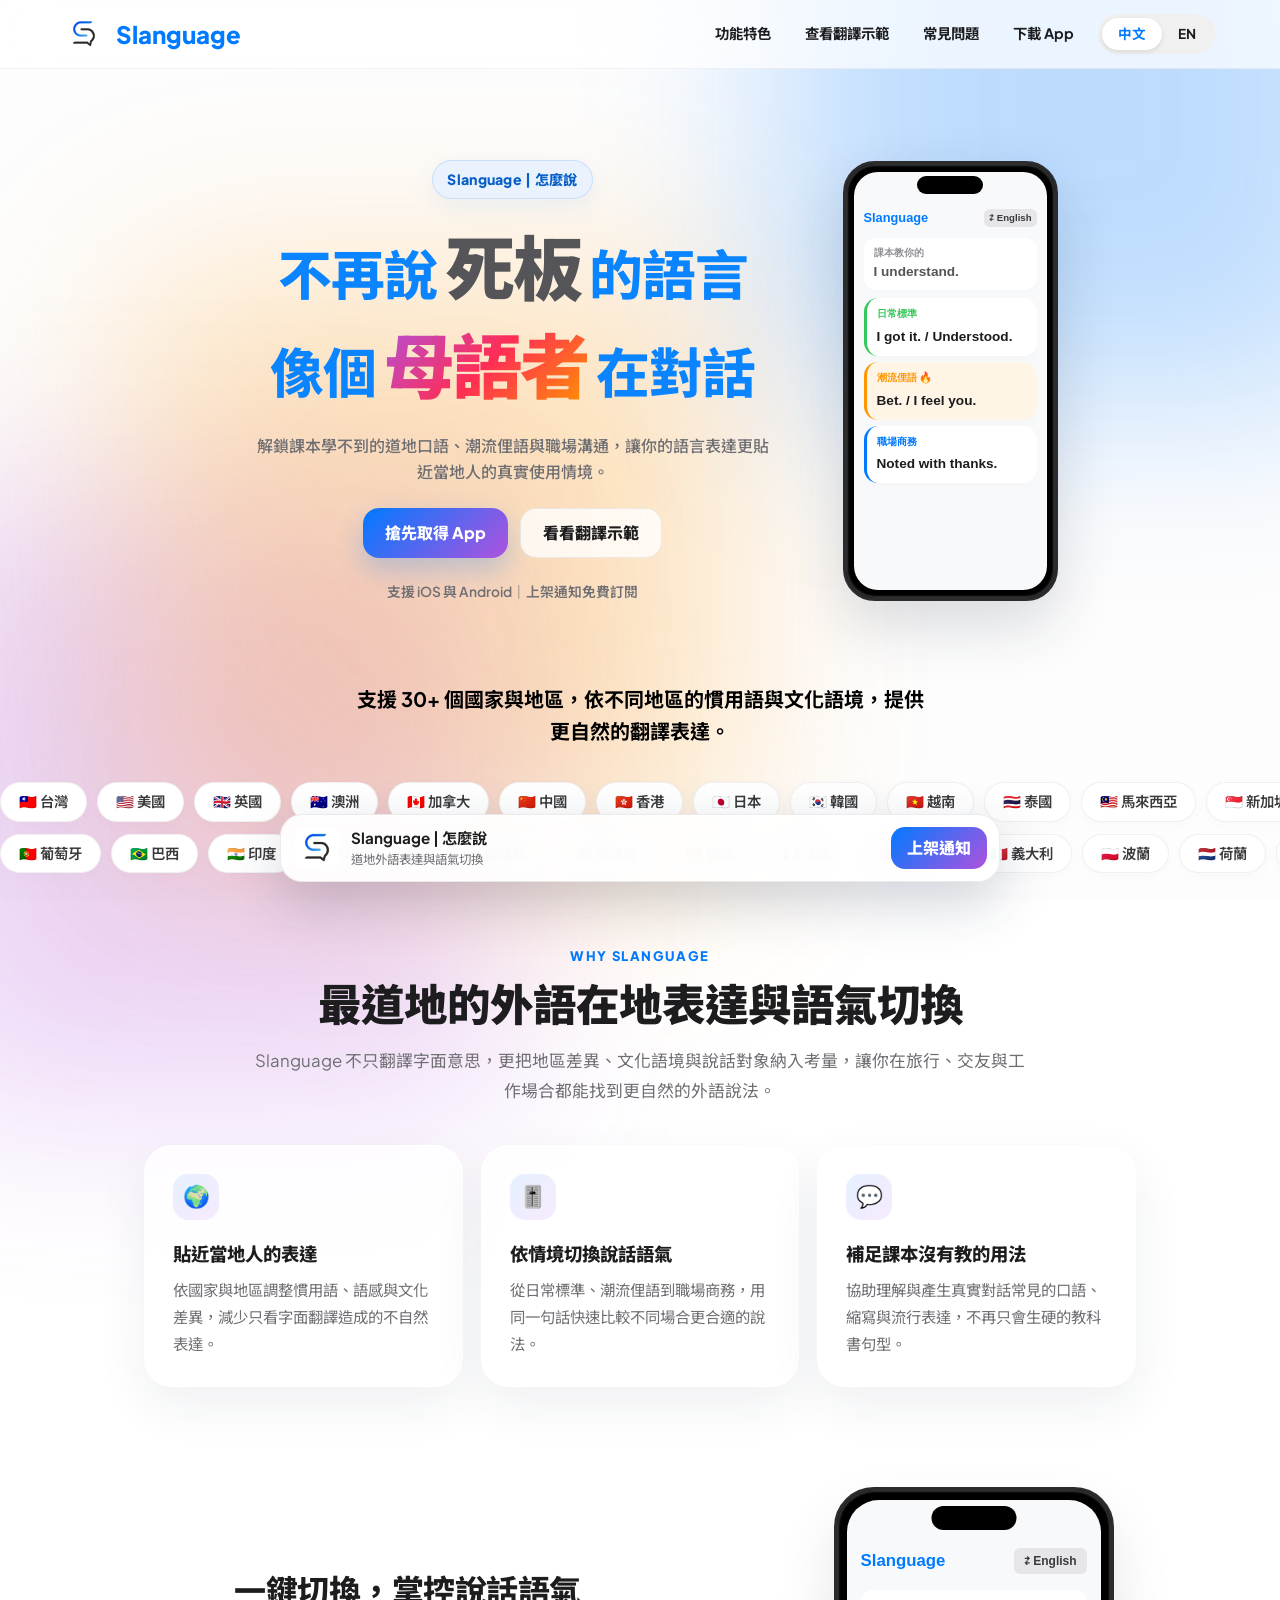
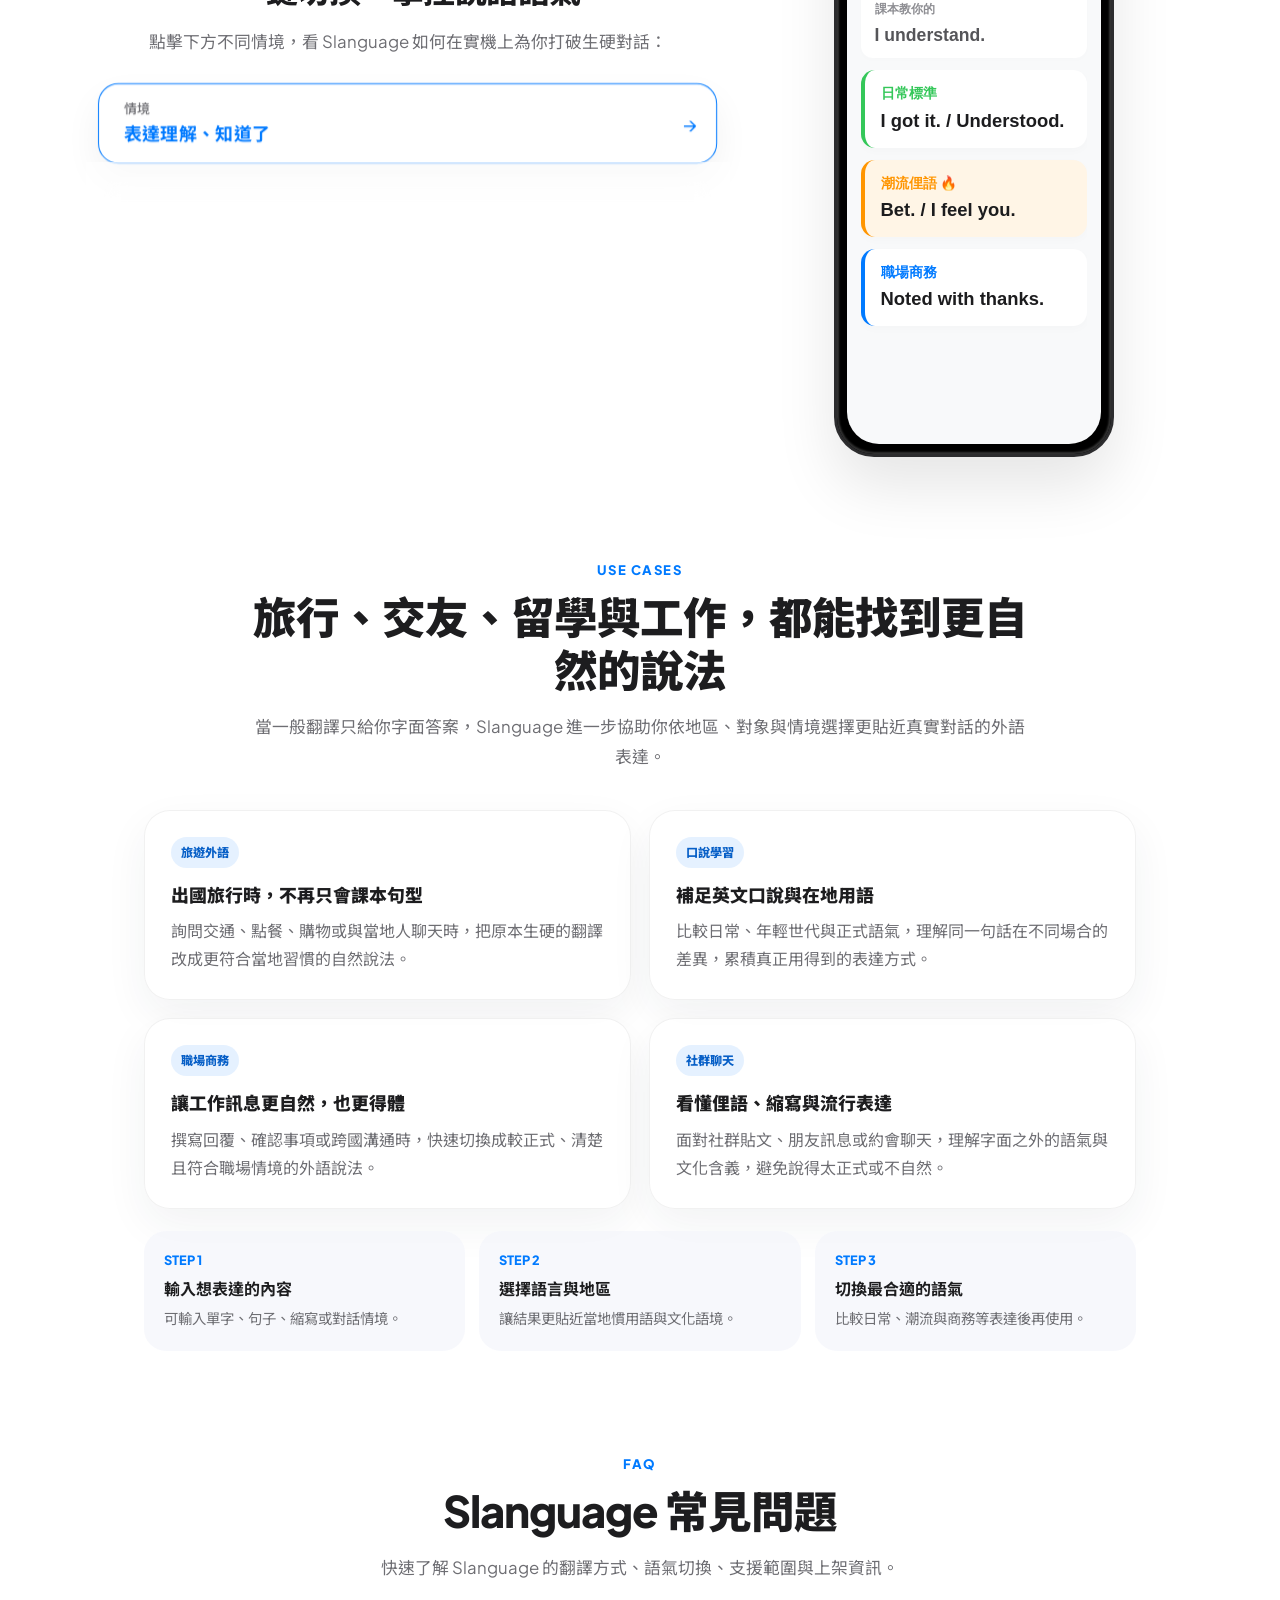
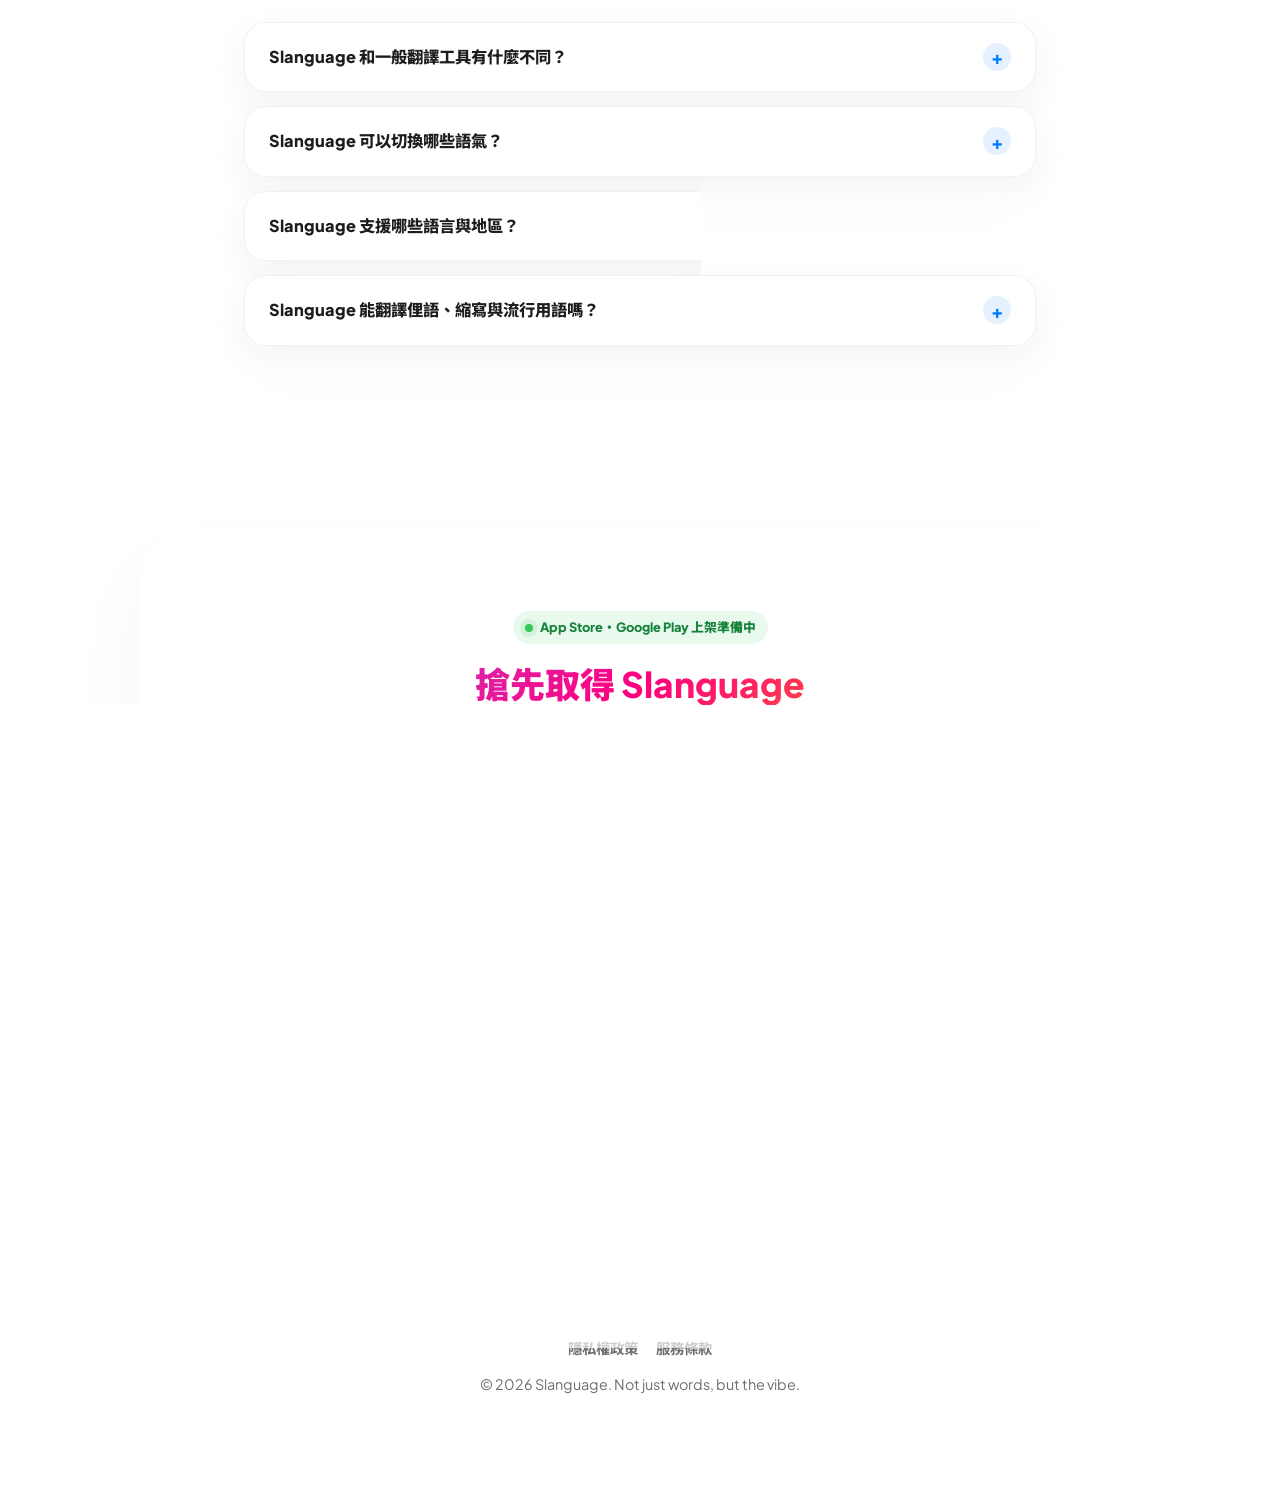
==== index.html @ c27cf8a3 "Add files via upload" ====
<!DOCTYPE html>

<html lang="zh-TW">
<head>
    <meta charset="UTF-8">
    <meta name="viewport" content="width=device-width, initial-scale=1.0">

    <!-- 核心 SEO：首頁名稱固定使用完整品牌關鍵字 -->
    <title>Slanguage | 怎麼說 - 最道地的外語在地表達與語氣切換</title>
    <meta name="description" content="Slanguage｜怎麼說，將生硬的課本翻譯轉換成更自然的外語在地表達，並依日常、潮流俚語與職場商務等情境切換語氣，支援 30+ 國家與地區。">
    <meta name="robots" content="index, follow, max-image-preview:large, max-snippet:-1, max-video-preview:-1">
    <meta name="googlebot" content="index, follow">
    <meta name="author" content="SwipeUp Labs">
    <meta name="application-name" content="Slanguage | 怎麼說">
    <meta name="theme-color" content="#007AFF">
    <meta name="format-detection" content="telephone=no">
    <link rel="canonical" href="https://swipeuplabs.github.io/slanguage-web/">
    <!-- Google Search Console 使用 HTML 檔案驗證：google5af7e96a235a4b26.html（檔案需放在網站根目錄） -->
    <!-- App 上架後，JavaScript 會依 App Store 網址自動建立 Apple Smart App Banner。 -->

    <!-- Open Graph / 社群分享 -->
    <meta property="og:type" content="website">
    <meta property="og:locale" content="zh_TW">
    <meta property="og:site_name" content="Slanguage | 怎麼說">
    <meta property="og:title" content="Slanguage | 怎麼說 - 最道地的外語在地表達與語氣切換">
    <meta property="og:description" content="把課本式翻譯變成更自然的在地表達，並依日常、潮流俚語與職場商務等情境切換語氣。">
    <meta property="og:url" content="https://swipeuplabs.github.io/slanguage-web/">
    <meta property="og:image" content="https://swipeuplabs.github.io/slanguage-web/og-image.png">
    <meta property="og:image:width" content="1200">
    <meta property="og:image:height" content="630">
    <meta property="og:image:alt" content="Slanguage｜怎麼說 — 最道地的外語在地表達與語氣切換">
    <meta name="twitter:card" content="summary_large_image">
    <meta name="twitter:title" content="Slanguage | 怎麼說 - 最道地的外語在地表達與語氣切換">
    <meta name="twitter:description" content="支援 30+ 國家與地區，讓外語表達更自然、更貼近當地使用情境。">
    <meta name="twitter:image" content="https://swipeuplabs.github.io/slanguage-web/og-image.png">

    <link rel="icon" href="logo.png" type="image/png">
    <link rel="preconnect" href="https://fonts.googleapis.com">
    <link rel="preconnect" href="https://fonts.gstatic.com" crossorigin>
    <link href="https://fonts.googleapis.com/css2?family=Plus+Jakarta+Sans:wght@400;600;700;800;900&family=Noto+Sans+TC:wght@400;500;700;900&display=swap" rel="stylesheet">

    <!-- 搜尋引擎結構化資料：內容必須與頁面上看得到的文字一致 -->
    <script type="application/ld+json">
    {
      "@context": "https://schema.org",
      "@graph": [
        {
          "@type": "Organization",
          "@id": "https://swipeuplabs.github.io/slanguage-web/#organization",
          "name": "SwipeUp Labs",
          "brand": {
            "@type": "Brand",
            "name": "Slanguage | 怎麼說"
          },
          "logo": "https://swipeuplabs.github.io/slanguage-web/logo.png",
          "url": "https://swipeuplabs.github.io/slanguage-web/"
        },
        {
          "@type": "WebSite",
          "@id": "https://swipeuplabs.github.io/slanguage-web/#website",
          "name": "Slanguage | 怎麼說",
          "alternateName": ["Slanguage", "怎麼說"],
          "url": "https://swipeuplabs.github.io/slanguage-web/",
          "inLanguage": ["zh-TW", "en"],
          "publisher": { "@id": "https://swipeuplabs.github.io/slanguage-web/#organization" }
        },
        {
          "@type": "SoftwareApplication",
          "@id": "https://swipeuplabs.github.io/slanguage-web/#slanguage-app",
          "name": "Slanguage | 怎麼說",
          "alternateName": "Slanguage",
          "applicationCategory": "UtilitiesApplication",
          "operatingSystem": "iOS, Android",
          "inLanguage": ["zh-TW", "en"],
          "description": "將生硬的課本翻譯轉換成更自然的外語在地表達，並依日常、潮流俚語與職場商務等情境切換語氣，支援 30+ 國家與地區。",
          "url": "https://swipeuplabs.github.io/slanguage-web/",
          "publisher": { "@id": "https://swipeuplabs.github.io/slanguage-web/#organization" }
        },
        {
          "@type": "FAQPage",
          "mainEntity": [
            {
              "@type": "Question",
              "name": "Slanguage 和一般翻譯工具有什麼不同？",
              "acceptedAnswer": {
                "@type": "Answer",
                "text": "一般翻譯工具多半著重字面正確，Slanguage 更重視實際使用情境、地區差異與說話語氣，協助你把生硬句子改成更自然的在地表達。"
              }
            },
            {
              "@type": "Question",
              "name": "Slanguage 可以切換哪些語氣？",
              "acceptedAnswer": {
                "@type": "Answer",
                "text": "你可以依情境查看日常標準、潮流俚語、職場商務等不同表達方式，選擇更符合對象與場合的說法。"
              }
            },
            {
              "@type": "Question",
              "name": "Slanguage 支援哪些語言與地區？",
              "acceptedAnswer": {
                "@type": "Answer",
                "text": "Slanguage 規劃支援 30+ 個國家與地區，並依不同地區的慣用語、文化與表達方式提供更貼近當地人的翻譯結果。"
              }
            },
            {
              "@type": "Question",
              "name": "Slanguage 能翻譯俚語、縮寫與流行用語嗎？",
              "acceptedAnswer": {
                "@type": "Answer",
                "text": "Slanguage 的目標正是協助理解與產生課本較少收錄的口語、俚語與流行表達；實際結果仍會依輸入內容、語境與支援範圍而異。"
              }
            },
            {
              "@type": "Question",
              "name": "Slanguage 什麼時候可以下載？",
              "acceptedAnswer": {
                "@type": "Answer",
                "text": "Slanguage 正在準備於 App Store 與 Google Play 上架。你可以在本頁留下 Email，上架時接收通知。"
              }
            }
          ]
        }
      ]
    }
    </script>
    <style>
        :root {
            --primary: #007AFF;
            --primary-light: #E5F1FF;
            --accent-purple: #AF52DE;
            --accent-orange: #FF9500;
            --accent-green: #34C759;
            --text-main: #1D1D1F;
            --text-gray: #6E6E73;
            --bg-blur: rgba(255, 255, 255, 0.7);

        /* 手機內部專屬顏色 */
        --color-stiff: #8e8e93;
        --color-stiff-bg: #f2f2f7;
        --color-standard: #34C759;
        --color-standard-bg: #EAF9EE;
        --color-genz: #FF9500;
        --color-genz-bg: #FFF5E6;
        --color-business: #007AFF;
        --color-business-bg: #E5F1FF;
    }

    * { margin: 0; padding: 0; box-sizing: border-box; }

    html { scroll-behavior: smooth; }

    body {
        font-family: 'Plus Jakarta Sans', 'Noto Sans TC', sans-serif;
        background-color: #ffffff;
        color: var(--text-main);
        overflow-x: hidden;
        -webkit-font-smoothing: antialiased;
        line-height: 1.5;
    }

    a, button, input { font: inherit; }
    button { color: inherit; }
    section { scroll-margin-top: 100px; }

    .skip-link {
        position: fixed; top: 12px; left: 12px; z-index: 2000;
        padding: 10px 14px; border-radius: 12px; background: #111; color: #fff;
        text-decoration: none; transform: translateY(-180%); transition: transform 0.2s;
    }
    .skip-link:focus { transform: translateY(0); }

    :focus-visible { outline: 3px solid rgba(0, 122, 255, 0.35); outline-offset: 3px; }

    /* --- 繽紛流動背景 --- */
    .bg-wrapper {
        position: fixed;
        top: 0; left: 0; width: 100%; height: 100%;
        z-index: -2;
        background: #fdfdfd;
    }

    .blob {
        position: absolute;
        width: 600px;
        height: 600px;
        filter: blur(100px);
        opacity: 0.25;
        z-index: -1;
        animation: move 25s infinite alternate;
    }
    .blob-1 { background: var(--primary); top: -200px; right: -100px; }
    .blob-2 { background: var(--accent-purple); bottom: -200px; left: -100px; animation-delay: -5s; }
    .blob-3 { background: var(--accent-orange); top: 30%; left: 10%; animation-delay: -10s; }

    @keyframes move {
        from { transform: translate(0, 0) scale(1); }
        to { transform: translate(100px, 100px) scale(1.1); }
    }

    /* --- Navigation --- */
    .site-nav {
        position: fixed;
        top: 0; width: 100%; padding: 14px 5%;
        z-index: 1000; background: var(--bg-blur); backdrop-filter: blur(20px);
        border-bottom: 1px solid rgba(0,0,0,0.05);
    }

    .nav-inner {
        width: 100%; max-width: 1200px; margin: 0 auto;
        display: flex; justify-content: space-between; align-items: center; gap: 24px;
    }

    .nav-actions { display: flex; align-items: center; gap: 14px; }
    .nav-link {
        color: var(--text-main); text-decoration: none; font-size: 0.9rem; font-weight: 700;
        padding: 8px 10px; border-radius: 12px; transition: background 0.2s, color 0.2s;
    }
    .nav-link:hover { background: rgba(0,122,255,0.08); color: var(--primary); }

    .logo { display: flex; align-items: center; gap: 12px; font-weight: 800; font-size: 1.5rem; color: var(--primary); text-decoration: none; }
    .logo img { width: 40px; height: 40px; border-radius: 10px; background: var(--primary); }

    .lang-switch {
        display: flex; background: #f0f0f0; padding: 4px; border-radius: 50px;
    }
    .lang-btn {
        padding: 6px 16px; border-radius: 50px; border: 0; background: transparent;
        font-size: 0.85rem; font-weight: 700; cursor: pointer; transition: 0.3s;
    }
    .lang-btn.active { background: white; color: var(--primary); box-shadow: 0 2px 5px rgba(0,0,0,0.1); }

    /* --- Hero Section --- */
    .hero { 
        padding: 160px 5% 60px 5%; 
        max-width: 1020px; 
        margin: 0 auto; 
        display: flex; 
        align-items: center; 
        justify-content: center; 
        gap: 40px; 
        text-align: center;
    }
    
    .hero-left { 
        flex: 1;
        max-width: 580px; 
        display: flex;
        flex-direction: column;
        align-items: center;
        gap: 24px;
    }
    
    .hero-right { 
        flex: 0 0 auto; 
        display: flex; 
        justify-content: center; 
        animation: float 6s ease-in-out infinite;
    }

    @keyframes float {
        0%, 100% { transform: translateY(0); }
        50% { transform: translateY(-12px); }
    }

    .hero-kicker {
        display: inline-flex; align-items: center; gap: 8px;
        padding: 8px 14px; border-radius: 999px;
        color: #075FC7; background: rgba(229, 241, 255, 0.82);
        border: 1px solid rgba(0, 122, 255, 0.14);
        font-size: 0.88rem; font-weight: 800; letter-spacing: 0.02em;
        box-shadow: 0 8px 24px rgba(0, 122, 255, 0.08);
    }

    .hero h1 { 
        display: flex;
        flex-direction: column;
        align-items: center;
        justify-content: center;
        gap: 10px;
        opacity: 0;
        transform: translateY(30px);
        transition: opacity 1.2s cubic-bezier(0.16, 1, 0.3, 1), transform 1.2s cubic-bezier(0.16, 1, 0.3, 1);
        text-align: center;
        width: 100%;
    }

    .hero h1.animate-fade-in { opacity: 1; transform: translateY(0); }

    .title-line {
        display: inline-flex;
        align-items: baseline;
        justify-content: center;
        flex-wrap: wrap;
        gap: 0 8px;
        width: 100%;
        color: #0A84FF;
        font-size: clamp(2.2rem, 4.2vw, 4.5rem); 
        font-weight: 800;
        letter-spacing: -1px;
        line-height: 1.25;
        word-break: break-word;
    }

    body.lang-en .title-line {
        letter-spacing: -0.5px;
    }

    .hero .text-stiff {
        font-size: clamp(2.4rem, 5.5vw, 5.6rem); 
        font-weight: 900;
        letter-spacing: -2px;
        color: #555559;
        display: inline-block;
    }
    
    .hero .text-native {
        font-size: clamp(2.4rem, 5.5vw, 5.6rem);
        font-weight: 900;
        letter-spacing: -2px;
        display: inline-block;
        background: linear-gradient(135deg, #AF52DE 0%, #FF2D55 50%, #FF9500 100%);
        -webkit-background-clip: text;
        -webkit-text-fill-color: transparent;
    }

    .hero-subtitle {
        font-size: clamp(1rem, 1.1vw, 1.15rem);
        line-height: 1.6;
        color: var(--text-gray);
        max-width: 520px;
        font-weight: 500;
        text-align: center;
    }

    /* --- 通用手機基底 --- */
    .phone-mockup {
        background: #000; 
        border-radius: 36px;
        position: relative; 
        border: 3px solid #2c2c2e;
        flex-shrink: 0;
    }
    .dynamic-island {
        position: absolute; left: 50%; transform: translateX(-50%);
        background: #000; border-radius: 15px; z-index: 10;
    }
    .phone-screen {
        width: 100%; height: 100%; background: #f8f9fa;
        overflow: hidden; display: flex; flex-direction: column; font-family: -apple-system, sans-serif;
        position: relative;
    }
    .app-header { display: flex; justify-content: space-between; align-items: center; }
    .app-logo-text { font-weight: 800; color: var(--primary); }
    .app-lang-badge { background: #e5e5ea; padding: 3px 8px; border-radius: 6px; font-weight: 600; color: #3a3a3c; }
    
    .app-input-card { background: white; border-radius: 12px; box-shadow: 0 2px 6px rgba(0,0,0,0.01); text-align: left;}
    .app-card-tag { font-weight: 700; color: #8e8e93; text-transform: uppercase; display:block; }
    .app-card-text { font-weight: 600; color: #555559; }
    
    .app-output-container { flex: 1; display: flex; flex-direction: column; overflow-y: auto; }
    .app-output-item { 
        background: white; border-radius: 14px; text-align: left;
        box-shadow: 0 3px 10px rgba(0,0,0,0.02);
        transition: transform 0.3s;
    }
    .app-out-title { font-weight: 800; display: block; }
    .app-out-phrase { font-weight: 700; color: #1c1c1e; line-height: 1.3; }

    /* --- 首頁右側專用：縮小尺寸樣式 --- */
    .phone-mockup.hero-phone {
        width: 215px; 
        height: 440px; 
        padding: 8px;
        border-radius: 32px;
        box-shadow: 0 24px 60px rgba(22, 35, 64, 0.16), inset 0 0 2px 2px rgba(255,255,255,0.2);
    }
    .hero-phone .dynamic-island {
        top: 12px; width: 66px; height: 18px;
    }
    .hero-phone .phone-screen {
        border-radius: 24px; padding: 36px 10px 10px;
    }
    .hero-phone .app-header { margin-bottom: 10px; }
    .hero-phone .app-logo-text { font-size: 0.8rem; }
    .hero-phone .app-lang-badge { font-size: 0.6rem; padding: 2px 5px; }
    .hero-phone .app-input-card { padding: 8px 10px; margin-bottom: 8px; }
    .hero-phone .app-card-tag { font-size: 0.6rem; margin-bottom: 2px; }
    .hero-phone .app-card-text { font-size: 0.85rem; }
    .hero-phone .app-output-container { gap: 6px; }
    .hero-phone .app-output-item { padding: 8px 10px; border-left: 3px solid #ccc; }
    .hero-phone .app-out-title { font-size: 0.65rem; margin-bottom: 2px; }
    .hero-phone .app-out-phrase { font-size: 0.85rem; }

    /* --- 語氣示範專用：適中尺寸樣式 (避免溢出) --- */
    .phone-mockup.comp-phone {
        width: 280px; 
        height: 570px; 
        padding: 10px;
        border-radius: 40px;
        box-shadow: 0 30px 60px rgba(0,0,0,0.1), inset 0 0 2px 2px rgba(255,255,255,0.2);
    }
    .comp-phone .dynamic-island {
        top: 16px; width: 85px; height: 24px;
    }
    .comp-phone .phone-screen {
        border-radius: 32px; padding: 48px 14px 16px;
    }
    .comp-phone .app-header { margin-bottom: 16px; }
    .comp-phone .app-logo-text { font-size: 1.05rem; }
    .comp-phone .app-lang-badge { font-size: 0.75rem; padding: 4px 10px; }
    .comp-phone .app-input-card { padding: 10px 14px; margin-bottom: 12px; }
    .comp-phone .app-card-tag { font-size: 0.75rem; margin-bottom: 4px; }
    .comp-phone .app-card-text { font-size: 1.1rem; }
    .comp-phone .app-output-container { gap: 12px; }
    .comp-phone .app-output-item { padding: 14px 16px; border-left: 4.5px solid #ccc; }
    .comp-phone .app-out-title { font-size: 0.85rem; margin-bottom: 4px; }
    .comp-phone .app-out-phrase { font-size: 1.15rem; }

    /* --- 兩行自動輪轉跑馬燈 --- */
    .lang-wall-wrapper { width: 100%; margin: 20px auto 60px; text-align: center; }
    .lang-wall-desc { 
        font-size: 1.25rem; 
        color: #000000; 
        font-weight: 700; 
        max-width: 700px; 
        margin: 0 auto 25px; 
        line-height: 1.6; 
        padding: 0 5%;
    }
    
    .marquee-container {
        width: 100%;
        overflow: hidden;
        display: flex;
        flex-direction: column;
        gap: 12px;
        padding: 10px 0;
    }
    .marquee-row {
        display: flex;
        width: max-content;
    }
    .marquee-content {
        display: flex;
        white-space: nowrap;
        gap: 10px;
        padding-right: 10px;
    }
    .lang-tag {
        padding: 8px 18px; background: white; border: 1px solid rgba(0,0,0,0.06); border-radius: 100px;
        font-size: 0.9rem; font-weight: 600; box-shadow: 0 4px 15px rgba(0,0,0,0.02);
        color: #3a3a3c; display: inline-block;
    }
    
    .to-left .marquee-content { animation: scrollLeft 35s linear infinite; }
    .to-right .marquee-content { animation: scrollRight 35s linear infinite; }

    @keyframes scrollLeft {
        0% { transform: translateX(0); }
        100% { transform: translateX(-100%); }
    }
    @keyframes scrollRight {
        0% { transform: translateX(-100%); }
        100% { transform: translateX(0); }
    }

    /* --- 互動特色區 --- */
    .comparison-container {
        max-width: 1200px; margin: 0 auto 100px; padding: 0 5%;
        display: flex; gap: 60px; align-items: center;
    }
    .comp-left { flex: 1.2; text-align: center; }
    .comp-right { flex: 0.8; display: flex; justify-content: center; }
    
    .comp-left h2 { 
        font-size: 2rem; 
        font-weight: 800; 
        margin-bottom: 15px; 
        letter-spacing: -0.5px; 
        white-space: nowrap; 
        text-align: center;
        width: 100%;
    }
    .comp-left .subtitle { color: var(--text-gray); font-size: 1.05rem; margin-bottom: 30px; text-align: center; }

    .ex-selector { display: flex; flex-direction: column; gap: 14px; margin-bottom: 30px; width: 100%; }
    .ex-btn { 
        padding: 16px 24px; border-radius: 20px; border: none; background: rgba(255,255,255,0.6); 
        cursor: pointer; transition: 0.3s; text-align: left; box-shadow: 0 4px 12px rgba(0,0,0,0.02);
        border: 1px solid rgba(0,0,0,0.05); backdrop-filter: blur(10px);
        display: flex; align-items: center; justify-content: space-between;
    }
    .ex-btn .btn-content { line-height: 1.4; }
    .ex-btn .prefix { font-size: 0.8rem; font-weight: 500; color: var(--text-gray); display: block; margin-bottom: 2px; }
    .ex-btn .core-val { font-size: 1.1rem; font-weight: 700; color: var(--text-main); display: block; }
    .ex-btn .arrow-icon { font-size: 1.2rem; color: var(--text-gray); transition: 0.3s; }
    
    .ex-btn.active { background: white; transform: scale(1.02); box-shadow: 0 15px 35px rgba(0,0,0,0.06); border-color: var(--primary); }
    .ex-btn.active .core-val { color: var(--primary); }
    .ex-btn.active .arrow-icon { transform: translateX(5px); color: var(--primary); }

    /* --- 產品價值 / SEO 文字區 --- */
    .content-section {
        max-width: 1120px; margin: 0 auto 100px; padding: 0 5%;
    }

    .section-heading { max-width: 780px; margin: 0 auto 38px; text-align: center; }
    .section-eyebrow {
        display: inline-block; margin-bottom: 12px; color: var(--primary);
        font-size: 0.82rem; font-weight: 800; letter-spacing: 0.12em; text-transform: uppercase;
    }
    .section-heading h2 {
        font-size: clamp(1.9rem, 3.4vw, 3rem); font-weight: 900;
        line-height: 1.2; letter-spacing: -1px; margin-bottom: 16px;
    }
    .section-heading p { color: var(--text-gray); font-size: 1.05rem; line-height: 1.8; }

    .feature-grid { display: grid; grid-template-columns: repeat(3, minmax(0, 1fr)); gap: 18px; }
    .feature-card {
        min-height: 220px; padding: 28px; border-radius: 28px;
        background: rgba(255,255,255,0.72); border: 1px solid rgba(255,255,255,0.92);
        box-shadow: 0 18px 50px rgba(30, 45, 75, 0.07); backdrop-filter: blur(24px);
        transition: transform 0.25s ease, box-shadow 0.25s ease;
    }
    .feature-card:hover { transform: translateY(-5px); box-shadow: 0 26px 60px rgba(30,45,75,0.11); }
    .feature-icon {
        width: 46px; height: 46px; display: grid; place-items: center; margin-bottom: 20px;
        border-radius: 15px; font-size: 1.35rem; background: linear-gradient(135deg, #E5F1FF, #F7EAFE);
    }
    .feature-card h3 { font-size: 1.15rem; font-weight: 800; margin-bottom: 10px; }
    .feature-card p { color: var(--text-gray); font-size: 0.96rem; line-height: 1.75; }

    /* --- 首屏下載按鈕 --- */
    .hero-actions {
        display: flex; justify-content: center; align-items: center; gap: 12px;
        flex-wrap: wrap; width: 100%;
    }
    .primary-cta, .secondary-cta, .share-button {
        min-height: 50px; display: inline-flex; align-items: center; justify-content: center;
        gap: 9px; padding: 0 22px; border-radius: 16px; text-decoration: none;
        font-weight: 800; border: 0; cursor: pointer; transition: transform .2s, box-shadow .2s, background .2s;
    }
    .primary-cta {
        color: #fff; background: linear-gradient(135deg, #007AFF, #AF52DE);
        box-shadow: 0 12px 28px rgba(0, 122, 255, .24);
    }
    .primary-cta:hover, .share-button:hover { transform: translateY(-2px); }
    .secondary-cta { color: var(--text-main); background: rgba(255,255,255,.78); border: 1px solid rgba(0,0,0,.07); }
    .secondary-cta:hover { background: #fff; transform: translateY(-2px); }
    .hero-proof { color: var(--text-gray); font-size: .86rem; font-weight: 600; }

    /* --- 使用情境 / SEO 內容 --- */
    .use-case-section { max-width: 1120px; margin: 0 auto 100px; padding: 0 5%; }
    .use-case-grid { display: grid; grid-template-columns: repeat(2, minmax(0, 1fr)); gap: 18px; }
    .use-case-card {
        padding: 26px; border-radius: 26px; background: rgba(255,255,255,.78);
        border: 1px solid rgba(0,0,0,.055); box-shadow: 0 16px 44px rgba(30,45,75,.06);
    }
    .use-case-card h3 { font-size: 1.12rem; font-weight: 850; margin-bottom: 9px; }
    .use-case-card p { color: var(--text-gray); line-height: 1.75; }
    .use-case-tag {
        display: inline-flex; margin-bottom: 14px; padding: 6px 10px; border-radius: 999px;
        background: var(--primary-light); color: #075FC7; font-size: .76rem; font-weight: 800;
    }
    .steps-grid { display: grid; grid-template-columns: repeat(3, minmax(0, 1fr)); gap: 14px; margin-top: 22px; }
    .step-card { padding: 20px; border-radius: 22px; background: rgba(245,247,252,.78); text-align: left; }
    .step-number { display: block; color: var(--primary); font-size: .8rem; font-weight: 900; margin-bottom: 7px; }
    .step-card strong { display: block; margin-bottom: 6px; }
    .step-card p { color: var(--text-gray); font-size: .9rem; line-height: 1.65; }

    /* --- FAQ --- */
    .faq-section {
        max-width: 920px; margin: 0 auto 100px; padding: 0 5%;
    }
    .faq-list { display: grid; gap: 14px; }
    .faq-item {
        background: rgba(255,255,255,0.78); border: 1px solid rgba(0,0,0,0.055);
        border-radius: 22px; box-shadow: 0 12px 36px rgba(30,45,75,0.055);
        overflow: hidden; backdrop-filter: blur(20px);
    }
    .faq-item summary {
        list-style: none; cursor: pointer; padding: 22px 62px 22px 24px;
        position: relative; font-size: 1.02rem; font-weight: 800; line-height: 1.5;
    }
    .faq-item summary::-webkit-details-marker { display: none; }
    .faq-item summary::after {
        content: '+'; position: absolute; right: 24px; top: 50%; transform: translateY(-50%);
        width: 28px; height: 28px; display: grid; place-items: center;
        border-radius: 50%; color: var(--primary); background: var(--primary-light);
        font-size: 1.15rem; transition: transform 0.2s ease;
    }
    .faq-item[open] summary::after { transform: translateY(-50%) rotate(45deg); }
    .faq-answer { padding: 0 24px 22px; color: var(--text-gray); line-height: 1.8; }

    .privacy-note { margin-top: 14px; color: var(--text-gray); font-size: 0.82rem !important; line-height: 1.6; }

    /* --- CTA Section --- */
    .cta-section {
        background: rgba(255, 255, 255, 0.65); border: 1px solid rgba(255, 255, 255, 0.8); backdrop-filter: blur(30px);
        color: var(--text-main); padding: 80px 5%; border-radius: 50px; max-width: 1000px; margin: 0 auto 100px; text-align: center;
        box-shadow: 0 40px 80px rgba(0,0,0,0.04);
    }
    .cta-section h2 { 
        font-size: 2.2rem; font-weight: 900; margin-bottom: 20px; 
        background: linear-gradient(135deg, #af52de 0%, #ff007f 50%, #ff9500 100%);
        -webkit-background-clip: text; -webkit-text-fill-color: transparent;
        white-space: nowrap;
        text-align: center;
    }
    .cta-section p { color: var(--text-gray); font-size: 1.1rem; }

    .store-btns { display: flex; justify-content: center; gap: 20px; margin: 40px 0; flex-wrap: wrap; }
    .store-link {
        display: flex; align-items: center; gap: 12px; background: #f2f2f7; padding: 14px 28px; border-radius: 20px; text-decoration: none; color: #1c1c1e;
        border: 1px solid rgba(0,0,0,0.03); transition: transform .2s, box-shadow .2s, opacity .2s;
    }
    .store-link:not(.is-disabled):hover { transform: translateY(-3px); box-shadow: 0 14px 30px rgba(30,45,75,.12); }
    .store-link.is-disabled { opacity: 0.52; cursor: pointer; }
    .store-link svg { width: 24px; height: 24px; fill: #1c1c1e; }
    .store-link span { text-align: left; line-height: 1.3; font-size: 0.85rem; color: #8e8e93; }
    .store-link b { display: block; font-size: 1.1rem; color: #1c1c1e; }

    .email-box { max-width: 500px; margin: 0 auto; }
    .input-group { display: flex; background: #f2f2f7; padding: 6px; border-radius: 22px; margin-top: 25px; border: 1px solid rgba(0,0,0,0.02); }
    .input-group input { flex: 1; border: none; background: transparent; padding: 15px; border-radius: 15px; font-size: 1rem; outline: none; color: #000; }
    .input-group input::placeholder { color: #a1a1a6; }
    .submit-btn { 
        background: linear-gradient(135deg, #007AFF 0%, #AF52DE 100%); color: white; border: none; padding: 0 32px; 
        border-radius: 16px; font-weight: 700; cursor: pointer; transition: 0.3s; box-shadow: 0 4px 15px rgba(0,122,255,0.2);
    }
    .submit-btn:disabled { background: #d1d1d6; cursor: not-allowed; box-shadow: none; }
    .form-status { min-height: 24px; margin-top: 10px; font-size: .88rem; font-weight: 700; color: var(--text-gray); }
    .form-status.success { color: #16833B; }
    .form-status.error { color: #C5221F; }
    .cta-utility { display: flex; justify-content: center; gap: 10px; flex-wrap: wrap; margin-top: 18px; }
    .share-button { min-height: 44px; padding: 0 17px; background: #fff; color: var(--primary); border: 1px solid rgba(0,122,255,.15); }
    .launch-badge { display: inline-flex; align-items: center; gap: 7px; margin-bottom: 14px; padding: 7px 12px; border-radius: 999px; background: #EAF9EE; color: #16833B; font-size: .8rem; font-weight: 850; }
    .launch-badge::before { content: ''; width: 8px; height: 8px; border-radius: 50%; background: #34C759; box-shadow: 0 0 0 5px rgba(52,199,89,.13); }

    .install-bar {
        position: fixed; left: 50%; bottom: 18px; z-index: 1200; transform: translateX(-50%);
        width: min(720px, calc(100% - 28px)); display: flex; align-items: center; gap: 12px;
        padding: 11px 12px 11px 14px; border-radius: 22px; background: rgba(255,255,255,.92);
        border: 1px solid rgba(0,0,0,.08); box-shadow: 0 20px 55px rgba(24,39,75,.2); backdrop-filter: blur(24px);
        transition: opacity .25s, transform .25s, visibility .25s;
    }
    .install-bar.hidden { opacity: 0; visibility: hidden; transform: translate(-50%, 18px); }
    .install-icon { width: 44px; height: 44px; border-radius: 12px; object-fit: cover; background: var(--primary); flex: 0 0 auto; }
    .install-copy { min-width: 0; flex: 1; text-align: left; }
    .install-copy strong { display: block; font-size: .95rem; }
    .install-copy span { display: block; color: var(--text-gray); font-size: .78rem; white-space: nowrap; overflow: hidden; text-overflow: ellipsis; }
    .install-button { min-height: 42px; padding: 0 16px; border-radius: 14px; border: 0; color: #fff; background: linear-gradient(135deg,#007AFF,#AF52DE); font-weight: 850; cursor: pointer; white-space: nowrap; }

    footer { text-align: center; padding: 50px 50px 110px; color: var(--text-gray); font-size: 0.9rem; }
    .footer-legal {
        position: static; top: auto; width: auto; padding: 0; z-index: auto;
        background: transparent; backdrop-filter: none; border: 0;
        display: flex; justify-content: center; gap: 18px; flex-wrap: wrap; margin-bottom: 14px;
    }
    .footer-legal a { color: var(--text-gray); text-decoration: none; font-weight: 700; }
    .footer-legal a:hover { color: var(--primary); }
    footer p { margin: 0; }

    /* --- Responsive Media Queries --- */
    @media (max-width: 992px) {
        .hero { flex-direction: column; text-align: center; padding: 130px 5% 60px; gap: 40px; }
        .hero-left, .hero-right { width: 100%; max-width: 100%; }
        .hero h1 { align-items: center; }
        .hero-subtitle { margin: 0 auto; }
        .hero-right { justify-content: center; }
        .comparison-container { flex-direction: column; gap: 40px; }
        .comp-left, .comp-right { width: 100%; text-align: center; }
        .ex-btn { text-align: left; }
        .comp-left h2 { font-size: 1.4rem; }
        .cta-section h2 { font-size: 1.4rem; }
        .feature-grid { grid-template-columns: 1fr; }
        .feature-card { min-height: 0; }
        .use-case-grid { grid-template-columns: 1fr; }
        .steps-grid { grid-template-columns: 1fr; }
    }
    
    @media (max-width: 980px) and (min-width: 769px) {
        .nav-actions { gap: 8px; }
        #nav-features, #nav-download { display: none; }
        .nav-link { padding: 7px 8px; font-size: 0.84rem; }
        .lang-btn { padding: 6px 11px; }
    }

    @media (max-width: 768px) {
        .title-line { font-size: clamp(2.3rem, 7.5vw, 3.5rem); font-weight: 900; } 
        .hero .text-stiff, .hero .text-native { font-size: clamp(2.8rem, 11vw, 4.6rem); } 
        .input-group { flex-direction: column; background: #f2f2f7; padding: 10px; border-radius: 22px; }
        .input-group input { margin-bottom: 8px; background: white; border-radius: 14px; width: 100%; }
        .submit-btn { height: 52px; border-radius: 14px; width: 100%; }
        .nav-link { display: none; }
        .logo { font-size: 1.2rem; gap: 9px; }
        .logo img { width: 36px; height: 36px; }
        .lang-btn { padding: 6px 12px; }
        .section-heading h2 { letter-spacing: -0.5px; }
        .faq-item summary { padding-left: 20px; font-size: 0.98rem; }
        .faq-answer { padding-left: 20px; padding-right: 20px; }
        .hero-actions { flex-direction: column; }
        .primary-cta, .secondary-cta { width: 100%; max-width: 360px; }
        .install-copy span { display: none; }
        .install-bar { bottom: 10px; }
        .install-button { padding: 0 13px; }
    }

    @media (prefers-reduced-motion: reduce) {
        html { scroll-behavior: auto; }
        *, *::before, *::after { animation-duration: 0.01ms !important; animation-iteration-count: 1 !important; transition-duration: 0.01ms !important; }
    }
</style>

</head>
<body>

<a class="skip-link" href="#main-content">跳到主要內容</a>

<div class="bg-wrapper" aria-hidden="true">
    <div class="blob blob-1"></div>
    <div class="blob blob-2"></div>
    <div class="blob blob-3"></div>
</div>

<nav class="site-nav" aria-label="主要導覽">
    <div class="nav-inner">
        <a href="#top" class="logo" aria-label="Slanguage 首頁">
            <img src="logo.png" alt="Slanguage App 圖示" width="40" height="40" onerror="this.style.background='#007AFF'"> 
            Slanguage
        </a>
        <div class="nav-actions">
            <a href="#features" class="nav-link" id="nav-features">功能特色</a>
            <a href="#comparison" class="nav-link" id="nav-demo">查看翻譯示範</a>
            <a href="#faq" class="nav-link" id="nav-faq">常見問題</a>
            <a href="#download" class="nav-link" id="nav-download">下載 App</a>
            <div class="lang-switch" role="group" aria-label="切換網站語言">
                <button type="button" id="btn-zh" class="lang-btn active" onclick="setLang('zh')" aria-pressed="true">中文</button>
                <button type="button" id="btn-en" class="lang-btn" onclick="setLang('en')" aria-pressed="false">EN</button>
            </div>
        </div>
    </div>
</nav>

<main id="main-content">
<section class="hero" id="top">
    <div class="hero-left">
        <p class="hero-kicker" id="hero-kicker">Slanguage | 怎麼說</p>
        <h1 id="h-title">
            <span class="title-line">不再說 <span class="text-stiff">死板</span> 的語言</span>
            <span class="title-line">像個 <span class="text-native">母語者</span> 在對話</span>
        </h1>
        <p class="hero-subtitle" id="h-sub-elements">解鎖課本學不到的道地口語、潮流俚語與職場溝通，讓你的語言表達更貼近當地人的真實使用情境。</p>
        <div class="hero-actions">
            <a class="primary-cta" id="hero-primary-cta" href="#download" data-track="hero_primary">搶先取得 App</a>
            <a class="secondary-cta" id="hero-secondary-cta" href="#comparison" data-track="hero_demo">看看翻譯示範</a>
        </div>
        <p class="hero-proof" id="hero-proof">支援 iOS 與 Android｜上架通知免費訂閱</p>
    </div>
    <div class="hero-right">
        <div class="phone-mockup hero-phone">
            <div class="dynamic-island"></div>
            <div class="phone-screen">
                <div class="app-header">
                    <span class="app-logo-text">Slanguage</span>
                    <span class="app-lang-badge">⇄ English</span>
                </div>
                <div class="app-input-card">
                    <span class="app-input-tag" id="hero-input-tag" style="font-weight: 700; color: #8e8e93; text-transform: uppercase; display:block; font-size: 0.6rem; margin-bottom: 2px;">課本教你的</span>
                    <div class="app-card-text">I understand.</div>
                </div>
                <div class="app-output-container">
                    <div class="app-output-item" style="border-left-color: var(--color-standard)">
                        <span class="app-out-title" style="color: var(--color-standard)" id="hero-lbl-standard">日常標準</span>
                        <span class="app-out-phrase">I got it. / Understood.</span>
                    </div>
                    <div class="app-output-item" style="border-left-color: var(--color-genz); background: var(--color-genz-bg);">
                        <span class="app-out-title" style="color: var(--color-genz)" id="hero-lbl-genz">潮流俚語 🔥</span>
                        <span class="app-out-phrase">Bet. / I feel you.</span>
                    </div>
                    <div class="app-output-item" style="border-left-color: var(--color-business)">
                        <span class="app-out-title" style="color: var(--color-business)" id="hero-lbl-business">職場商務</span>
                        <span class="app-out-phrase">Noted with thanks.</span>
                    </div>
                </div>
            </div>
        </div>
    </div>
</section>

<div class="lang-wall-wrapper">
    <p class="lang-wall-desc" id="h-desc">支援 30+ 個國家與地區，依不同地區的慣用語與文化語境，提供更自然的翻譯表達。</p>
    <div class="marquee-container" id="marquee-container">
        </div>
</div>

<section class="content-section" id="features" aria-labelledby="about-title">
    <div class="section-heading">
        <span class="section-eyebrow" id="about-eyebrow">WHY SLANGUAGE</span>
        <h2 id="about-title">最道地的外語在地表達與語氣切換</h2>
        <p id="about-desc">Slanguage 不只翻譯字面意思，更把地區差異、文化語境與說話對象納入考量，讓你在旅行、交友與工作場合都能找到更自然的外語說法。</p>
    </div>
    <div class="feature-grid">
        <article class="feature-card">
            <div class="feature-icon" aria-hidden="true">🌍</div>
            <h3 id="feature-title-1">貼近當地人的表達</h3>
            <p id="feature-desc-1">依國家與地區調整慣用語、語感與文化差異，減少只看字面翻譯造成的不自然表達。</p>
        </article>
        <article class="feature-card">
            <div class="feature-icon" aria-hidden="true">🎚️</div>
            <h3 id="feature-title-2">依情境切換說話語氣</h3>
            <p id="feature-desc-2">從日常標準、潮流俚語到職場商務，用同一句話快速比較不同場合更合適的說法。</p>
        </article>
        <article class="feature-card">
            <div class="feature-icon" aria-hidden="true">💬</div>
            <h3 id="feature-title-3">補足課本沒有教的用法</h3>
            <p id="feature-desc-3">協助理解與產生真實對話常見的口語、縮寫與流行表達，不再只會生硬的教科書句型。</p>
        </article>
    </div>
</section>

<section class="comparison-container" id="comparison">
    <div class="comp-left">
        <h2 id="comp-title">一鍵切換，掌控說話語氣</h2>
        <p class="subtitle" id="comp-subtitle">點擊下方不同情境，看 Slanguage 如何在實機上為你打破生硬對話：</p>
        
        <div class="ex-selector">
            <button class="ex-btn active" onclick="showEx(0, this)">
                <div class="btn-content">
                    <span class="prefix" id="p-1">情境</span>
                    <span class="core-val" id="cv-1">表達理解、知道了</span>
                </div>
                <span class="arrow-icon">→</span>
            </button>
            <button class="ex-btn" onclick="showEx(1, this)">
                <div class="btn-content">
                    <span class="prefix" id="p-2">情境</span>
                    <span class="core-val" id="cv-2">想離開某個地方</span>
                </div>
                <span class="arrow-icon">→</span>
            </button>
            <button class="ex-btn" onclick="showEx(2, this)">
                <div class="btn-content">
                    <span class="prefix" id="p-3">情境</span>
                    <span class="core-val" id="cv-3">稱讚衣服很好看</span>
                </div>
                <span class="arrow-icon">→</span>
            </button>
        </div>
    </div>
    
    <div class="comp-right">
        <div class="phone-mockup comp-phone">
            <div class="dynamic-island"></div>
            <div class="phone-screen" id="interactive-phone-screen">
                </div>
        </div>
    </div>
</section>

<section class="use-case-section" id="use-cases" aria-labelledby="use-case-title">
    <div class="section-heading">
        <span class="section-eyebrow" id="use-case-eyebrow">USE CASES</span>
        <h2 id="use-case-title">旅行、交友、留學與工作，都能找到更自然的說法</h2>
        <p id="use-case-intro">當一般翻譯只給你字面答案，Slanguage 進一步協助你依地區、對象與情境選擇更貼近真實對話的外語表達。</p>
    </div>
    <div class="use-case-grid">
        <article class="use-case-card">
            <span class="use-case-tag" id="use-tag-1">旅遊外語</span>
            <h3 id="use-title-1">出國旅行時，不再只會課本句型</h3>
            <p id="use-desc-1">詢問交通、點餐、購物或與當地人聊天時，把原本生硬的翻譯改成更符合當地習慣的自然說法。</p>
        </article>
        <article class="use-case-card">
            <span class="use-case-tag" id="use-tag-2">口說學習</span>
            <h3 id="use-title-2">補足英文口說與在地用語</h3>
            <p id="use-desc-2">比較日常、年輕世代與正式語氣，理解同一句話在不同場合的差異，累積真正用得到的表達方式。</p>
        </article>
        <article class="use-case-card">
            <span class="use-case-tag" id="use-tag-3">職場商務</span>
            <h3 id="use-title-3">讓工作訊息更自然，也更得體</h3>
            <p id="use-desc-3">撰寫回覆、確認事項或跨國溝通時，快速切換成較正式、清楚且符合職場情境的外語說法。</p>
        </article>
        <article class="use-case-card">
            <span class="use-case-tag" id="use-tag-4">社群聊天</span>
            <h3 id="use-title-4">看懂俚語、縮寫與流行表達</h3>
            <p id="use-desc-4">面對社群貼文、朋友訊息或約會聊天，理解字面之外的語氣與文化含義，避免說得太正式或不自然。</p>
        </article>
    </div>
    <div class="steps-grid" aria-label="Slanguage 使用步驟">
        <article class="step-card"><span class="step-number">STEP 1</span><strong id="step-title-1">輸入想表達的內容</strong><p id="step-desc-1">可輸入單字、句子、縮寫或對話情境。</p></article>
        <article class="step-card"><span class="step-number">STEP 2</span><strong id="step-title-2">選擇語言與地區</strong><p id="step-desc-2">讓結果更貼近當地慣用語與文化語境。</p></article>
        <article class="step-card"><span class="step-number">STEP 3</span><strong id="step-title-3">切換最合適的語氣</strong><p id="step-desc-3">比較日常、潮流與商務等表達後再使用。</p></article>
    </div>
</section>

<section class="faq-section" id="faq" aria-labelledby="faq-title">
    <div class="section-heading">
        <span class="section-eyebrow" id="faq-eyebrow">FAQ</span>
        <h2 id="faq-title">Slanguage 常見問題</h2>
        <p id="faq-intro">快速了解 Slanguage 的翻譯方式、語氣切換、支援範圍與上架資訊。</p>
    </div>
    <div class="faq-list">
        <details class="faq-item">
            <summary id="faq-q-1">Slanguage 和一般翻譯工具有什麼不同？</summary>
            <div class="faq-answer" id="faq-a-1">一般翻譯工具多半著重字面正確，Slanguage 更重視實際使用情境、地區差異與說話語氣，協助你把生硬句子改成更自然的在地表達。</div>
        </details>
        <details class="faq-item">
            <summary id="faq-q-2">Slanguage 可以切換哪些語氣？</summary>
            <div class="faq-answer" id="faq-a-2">你可以依情境查看日常標準、潮流俚語、職場商務等不同表達方式，選擇更符合對象與場合的說法。</div>
        </details>
        <details class="faq-item">
            <summary id="faq-q-3">Slanguage 支援哪些語言與地區？</summary>
            <div class="faq-answer" id="faq-a-3">Slanguage 規劃支援 30+ 個國家與地區，並依不同地區的慣用語、文化與表達方式提供更貼近當地人的翻譯結果。</div>
        </details>
        <details class="faq-item">
            <summary id="faq-q-4">Slanguage 能翻譯俚語、縮寫與流行用語嗎？</summary>
            <div class="faq-answer" id="faq-a-4">Slanguage 的目標正是協助理解與產生課本較少收錄的口語、俚語與流行表達；實際結果仍會依輸入內容、語境與支援範圍而異。</div>
        </details>
        <details class="faq-item">
            <summary id="faq-q-5">Slanguage 什麼時候可以下載？</summary>
            <div class="faq-answer" id="faq-a-5">Slanguage 正在準備於 App Store 與 Google Play 上架。你可以在本頁留下 Email，上架時接收通知。</div>
        </details>
    </div>
</section>

<section class="cta-section" id="download" aria-labelledby="cta-title">
    <span class="launch-badge" id="launch-badge">App Store・Google Play 上架準備中</span>
    <h2 id="cta-title">搶先取得 Slanguage</h2>
    <p id="cta-desc">上架前可免費訂閱通知；上架後，本區按鈕會直接帶你前往正確的 App 商店。</p>
    
    <div class="store-btns">
        <a id="app-store-link" class="store-link is-disabled" href="#waitlistForm" data-store="apple" data-track="app_store">
            <svg viewBox="0 0 24 24" aria-hidden="true"><path d="M17.5,12.5c0-2.3,1.9-3.4,2-3.5c-1.1-1.5-2.7-1.8-3.3-1.8c-1.4-0.1-2.8,0.8-3.6,0.8c-0.7,0-1.9-0.8-3.1-0.8c-1.5,0-3,0.9-3.8,2.2c-1.6,2.7-0.4,6.7,1.1,9c0.8,1.1,1.7,2.3,2.9,2.3c1.1,0,1.5-0.7,2.9-0.7c1.4,0,1.8,0.7,2.9,0.7c1.2,0,2-1.1,2.8-2.2c0.9-1.3,1.2-2.5,1.2-2.6C21.5,15.7,17.5,14.2,17.5,12.5z M14.6,6.3c0.6-0.8,1-1.9,0.9-2.9c-0.9,0-2,0.6-2.6,1.4c-0.6,0.7-1,1.8-0.9,2.8C13,7.7,14,7.1,14.6,6.3z"/></svg>
            <span id="store-apple">敬請期待<b>App Store</b></span>
        </a>
        <a id="google-play-link" class="store-link is-disabled" href="#waitlistForm" data-store="google" data-track="google_play">
            <svg viewBox="0 0 24 24" aria-hidden="true"><path d="M3.6,20.5l14.2-8L3.6,4.5c-0.3-0.2-0.6-0.1-0.6,0.2v15.5C3,20.6,3.3,20.7,3.6,20.5z M18.4,12l2.6-1.5c0.4-0.2,0.4-0.8,0-1L3.6,1.1C3.3,0.9,3,1.1,3,1.4v0.9l14.2,8L18.4,12z"/></svg>
            <span id="store-google">敬請期待<b>Google Play</b></span>
        </a>
    </div>

    <div class="email-box">
        <form id="waitlistForm" class="input-group">
            <input type="email" id="emailField" autocomplete="email" inputmode="email" aria-label="Email" required>
            <button type="submit" class="submit-btn" id="btn-submit">通知我</button>
        </form>
        <p id="form-status" class="form-status" role="status" aria-live="polite"></p>
        <p class="privacy-note" id="privacy-note">Email 僅用於 Slanguage 上架通知，不會顯示於網站上。</p>
        <div class="cta-utility">
            <button type="button" class="share-button" id="share-button" data-track="share">↗ 分享 Slanguage</button>
        </div>
    </div>
</section>
</main>

<div class="install-bar" id="install-bar" role="region" aria-label="下載 Slanguage">
    <img class="install-icon" src="logo.png" alt="" width="44" height="44" onerror="this.style.background='#007AFF'">
    <div class="install-copy">
        <strong id="install-title">Slanguage | 怎麼說</strong>
        <span id="install-subtitle">道地外語表達與語氣切換</span>
    </div>
    <button type="button" class="install-button" id="install-primary" data-track="sticky_download">上架通知</button>
</div>

<footer>
    <nav class="footer-legal" id="footer-legal" aria-label="法律連結">
        <a id="footer-privacy" href="privacy/?lang=zh-TW">隱私權政策</a>
        <a id="footer-terms" href="terms/?lang=zh-TW">服務條款</a>
    </nav>
    <p>&copy; 2026 Slanguage. Not just words, but the vibe.</p>
</footer>

<script>
    let lang = 'zh';

    /*
     * App 上架後，只需要把下列兩個網址貼上。
     * 網站會自動啟用商店按鈕、依裝置推薦商店，並建立 Apple Smart App Banner 與下載結構化資料。
     */
    const APP_LINKS = {
        appStore: '',      // 例：https://apps.apple.com/tw/app/slanguage/id1234567890
        googlePlay: ''     // 例：https://play.google.com/store/apps/details?id=com.example.slanguage
    };

    // 33 個國家平分
    const row1Zh = ["🇹🇼 台灣", "🇺🇸 美國", "🇬🇧 英國", "🇦🇺 澳洲", "🇨🇦 加拿大", "🇨🇳 中國", "🇭🇰 香港", "🇯🇵 日本", "🇰🇷 韓國", "🇻🇳 越南", "🇹🇭 泰國", "🇲🇾 馬來西亞", "🇸🇬 新加坡", "🇪🇸 西班牙", "🇲🇽 墨西哥", "🇦🇪 阿拉伯聯合大公國", "🇲🇦 摩洛哥"];
    const row2Zh = ["🇵🇹 葡萄牙", "🇧🇷 巴西", "🇮🇳 印度", "🇮🇩 印度尼西亞", "🇷🇺 俄羅斯", "🇵🇭 菲律賓", "🇩🇪 德國", "🇫🇷 法國", "🇹🇷 土耳其", "🇮🇹 義大利", "🇵🇱 波蘭", "🇳🇱 荷蘭", "🇬🇷 希臘", "🇨🇿 捷克", "🇸🇪 瑞典", "🇳🇴 挪威"];

    const row1En = ["🇹🇼 Taiwan", "🇺🇸 USA", "🇬🇧 UK", "🇦🇺 Australia", "🇨🇦 Canada", "🇨🇳 China", "🇭🇰 Hong Kong", "🇯🇵 Japan", "🇰🇷 South Korea", "🇻🇳 Vietnam", "🇹🇭 Thailand", "🇲🇾 Malaysia", "🇸🇬 Singapore", "🇪🇸 Spain", "🇲🇽 Mexico", "🇦🇪 UAE", "🇲🇦 Morocco"];
    const row2En = ["🇵🇹 Portugal", "🇧🇷 Brazil", "🇮🇳 India", "🇮🇩 Indonesia", "🇷🇺 Russia", "🇵🇭 Philippines", "🇩🇪 Germany", "🇫🇷 France", "🇹🇷 Turkey", "🇮🇹 Italy", "🇵🇱 Poland", "🇳🇱 Netherlands", "🇬🇷 Greece", "🇨🇿 Czechia", "🇸🇪 Sweden", "🇳🇴 Norway"];

    const translations = {
        zh: {
            title: `
                <span class="title-line">不再說 <span class="text-stiff">死板</span> 的語言</span>
                <span class="title-line">像個 <span class="text-native">母語者</span> 在對話</span>
            `,
            kicker: "Slanguage | 怎麼說",
            subtitle: "解鎖課本學不到的道地口語、潮流俚語與職場溝通，讓你的語言表達更貼近當地人的真實使用情境。",
            desc: "支援 30+ 個國家與地區，依不同地區的慣用語與文化語境，提供更自然的翻譯表達。",
            navFeatures: "功能特色",
            navDemo: "查看翻譯示範",
            navFaq: "常見問題",
            navDownload: "下載 App",
            heroPrimary: "搶先取得 App",
            heroSecondary: "看看翻譯示範",
            heroProof: "支援 iOS 與 Android｜上架通知免費訂閱",
            aboutEyebrow: "WHY SLANGUAGE",
            aboutTitle: "最道地的外語在地表達與語氣切換",
            aboutDesc: "Slanguage 不只翻譯字面意思，更把地區差異、文化語境與說話對象納入考量，讓你在旅行、交友與工作場合都能找到更自然的外語說法。",
            featureTitles: ["貼近當地人的表達", "依情境切換說話語氣", "補足課本沒有教的用法"],
            featureDescs: [
                "依國家與地區調整慣用語、語感與文化差異，減少只看字面翻譯造成的不自然表達。",
                "從日常標準、潮流俚語到職場商務，用同一句話快速比較不同場合更合適的說法。",
                "協助理解與產生真實對話常見的口語、縮寫與流行表達，不再只會生硬的教科書句型。"
            ],
            useCaseEyebrow: "USE CASES",
            useCaseTitle: "旅行、交友、留學與工作，都能找到更自然的說法",
            useCaseIntro: "當一般翻譯只給你字面答案，Slanguage 進一步協助你依地區、對象與情境選擇更貼近真實對話的外語表達。",
            useTags: ["旅遊外語", "口說學習", "職場商務", "社群聊天"],
            useTitles: ["出國旅行時，不再只會課本句型", "補足英文口說與在地用語", "讓工作訊息更自然，也更得體", "看懂俚語、縮寫與流行表達"],
            useDescs: [
                "詢問交通、點餐、購物或與當地人聊天時，把原本生硬的翻譯改成更符合當地習慣的自然說法。",
                "比較日常、年輕世代與正式語氣，理解同一句話在不同場合的差異，累積真正用得到的表達方式。",
                "撰寫回覆、確認事項或跨國溝通時，快速切換成較正式、清楚且符合職場情境的外語說法。",
                "面對社群貼文、朋友訊息或約會聊天，理解字面之外的語氣與文化含義，避免說得太正式或不自然。"
            ],
            stepTitles: ["輸入想表達的內容", "選擇語言與地區", "切換最合適的語氣"],
            stepDescs: ["可輸入單字、句子、縮寫或對話情境。", "讓結果更貼近當地慣用語與文化語境。", "比較日常、潮流與商務等表達後再使用。"],
            faqEyebrow: "FAQ",
            faqTitle: "Slanguage 常見問題",
            faqIntro: "快速了解 Slanguage 的翻譯方式、語氣切換、支援範圍與上架資訊。",
            faqQuestions: [
                "Slanguage 和一般翻譯工具有什麼不同？",
                "Slanguage 可以切換哪些語氣？",
                "Slanguage 支援哪些語言與地區？",
                "Slanguage 能翻譯俚語、縮寫與流行用語嗎？",
                "Slanguage 什麼時候可以下載？"
            ],
            faqAnswers: [
                "一般翻譯工具多半著重字面正確，Slanguage 更重視實際使用情境、地區差異與說話語氣，協助你把生硬句子改成更自然的在地表達。",
                "你可以依情境查看日常標準、潮流俚語、職場商務等不同表達方式，選擇更符合對象與場合的說法。",
                "Slanguage 規劃支援 30+ 個國家與地區，並依不同地區的慣用語、文化與表達方式提供更貼近當地人的翻譯結果。",
                "Slanguage 的目標正是協助理解與產生課本較少收錄的口語、俚語與流行表達；實際結果仍會依輸入內容、語境與支援範圍而異。",
                "Slanguage 正在準備於 App Store 與 Google Play 上架。你可以在本頁留下 Email，上架時接收通知。"
            ],
            privacyNote: "Email 僅用於 Slanguage 上架通知，不會顯示於網站上。",
            footerPrivacy: "隱私權政策",
            footerTerms: "服務條款",
            footerLegalAria: "法律連結",
            compTitle: "一鍵切換，掌控說話語氣",
            compSubtitle: "點擊下方不同情境，看 Slanguage 如何在實機上為你打破生硬對話：",
            launchBadgePending: "App Store・Google Play 上架準備中",
            launchBadgeLive: "Slanguage 現已開放下載",
            ctaTitle: "搶先取得 Slanguage",
            ctaDescPending: "上架前可免費訂閱通知；上架後，本區按鈕會直接帶你前往正確的 App 商店。",
            ctaDescLive: "選擇你的裝置平台，立即前往 App Store 或 Google Play 下載 Slanguage。",
            shareLabel: "↗ 分享 Slanguage",
            shareSuccess: "網站連結已複製。",
            statusSending: "正在登記上架通知…",
            statusSuccess: "登記完成！Slanguage 上架時會寄信通知你。",
            statusExisting: "你已登記過上架通知。",
            installPending: "上架通知",
            installDownload: "立即下載",
            btnSub: "通知我",
            btnSending: "傳送中...",
            alertSuccess: "預約成功！正式上架時我們將會第一時間通知您。",
            alertFail: "傳送失敗，請確認網路連線或稍後再試。",
            placeholder: "請輸入您的 Email 信箱",
            storeExpect: "[敬請期待]",
            labels: ["課本教你的", "日常標準", "潮流俚語 🔥", "職場商務"],
            prefixes: ["情境", "情境", "情境"],
            exTitle: ["表達理解、知道了", "想離開某個地方", "稱讚衣服很好看"],
            row1: row1Zh,
            row2: row2Zh,
            data: [
                { stiff: "I understand.", standard: "I got it. / Understood.", genz: "Bet. / I feel you.", business: "Noted with thanks." },
                { stiff: "I am leaving now.", standard: "I should get going.", genz: "I'm gonna bounce.", business: "I must take my leave now." },
                { stiff: "You look nice.", standard: "You look great today!", genz: "Your fit is fire!", business: "You look exceptionally sharp." }
            ]
        },
        en: {
            title: `
                <span class="title-line">Stop Speaking</span>
                <span class="title-line"><span class="text-stiff">Stiff</span> Textbooks</span>
                <span class="title-line">Talk Like a</span>
                <span class="title-line"><span class="text-native">True Native</span></span>
            `,
            kicker: "Slanguage | How to Say It",
            subtitle: "Unlock authentic everyday expressions, current slang, and workplace communication that textbooks rarely teach, so your language fits real local contexts.",
            desc: "Supporting 30+ countries and regions with translations shaped by local usage and cultural context.",
            navFeatures: "Features",
            navDemo: "Translation Demo",
            navFaq: "FAQ",
            navDownload: "Download",
            heroPrimary: "Get Early Access",
            heroSecondary: "See the Demo",
            heroProof: "For iOS and Android | Free launch updates",
            aboutEyebrow: "WHY SLANGUAGE",
            aboutTitle: "Authentic Local Expressions with Tone Switching",
            aboutDesc: "Slanguage goes beyond literal meaning by considering regional usage, cultural context, and who you are speaking to—helping you sound more natural while traveling, socializing, or working.",
            featureTitles: ["Localized Expressions", "Tone for Every Context", "Beyond Textbook Phrases"],
            featureDescs: [
                "Adapt wording, nuance, and cultural usage by country or region instead of relying on literal translation alone.",
                "Compare standard, Gen Z slang, and business phrasing for the same idea and choose what fits the situation.",
                "Understand and create real-world conversational language, abbreviations, and current expressions often missing from textbooks."
            ],
            useCaseEyebrow: "USE CASES",
            useCaseTitle: "More Natural Phrasing for Travel, Study, Social Life, and Work",
            useCaseIntro: "When literal translation is not enough, Slanguage helps you choose expressions that fit the region, audience, and real conversation context.",
            useTags: ["Travel Language", "Speaking Practice", "Workplace", "Social Chat"],
            useTitles: ["Travel without sounding like a phrasebook", "Build practical speaking vocabulary", "Write clearer and more natural work messages", "Understand slang, abbreviations, and current expressions"],
            useDescs: [
                "Ask for directions, order food, shop, or chat with locals using language that better matches everyday local usage.",
                "Compare everyday, younger-generation, and formal tones to learn how the same idea changes across situations.",
                "Switch to clearer, more professional phrasing for replies, confirmations, and cross-border communication.",
                "Understand the tone and cultural meaning behind social posts, messages, and dating conversations."
            ],
            stepTitles: ["Enter what you want to say", "Choose a language and region", "Select the right tone"],
            stepDescs: ["Enter a word, sentence, abbreviation, or conversation context.", "Shape the result around local usage and cultural context.", "Compare everyday, slang, and business options before using it."],
            faqEyebrow: "FAQ",
            faqTitle: "Frequently Asked Questions",
            faqIntro: "Learn how Slanguage handles translation, tone, regional coverage, and launch updates.",
            faqQuestions: [
                "How is Slanguage different from a typical translator?",
                "Which tones can Slanguage switch between?",
                "Which languages and regions does Slanguage support?",
                "Can Slanguage translate slang and abbreviations?",
                "When will Slanguage be available?"
            ],
            faqAnswers: [
                "Typical translators focus mainly on literal accuracy. Slanguage also considers real usage, regional differences, and speaking tone to turn stiff sentences into more natural local expressions.",
                "Depending on the context, you can compare standard everyday, Gen Z slang, and business expressions and choose wording that better fits the audience and situation.",
                "Slanguage is planned to support 30+ countries and regions, with results adapted to regional usage, culture, and communication style.",
                "Slanguage is designed to help with conversational language, slang, abbreviations, and current expressions that textbooks may not cover. Results can vary by input, context, and supported scope.",
                "Slanguage is being prepared for release on the App Store and Google Play. Leave your email on this page to receive a launch notification."
            ],
            privacyNote: "Your email will only be used for the Slanguage launch notification and will not be displayed on this website.",
            footerPrivacy: "Privacy Policy",
            footerTerms: "Terms of Service",
            footerLegalAria: "Legal links",
            compTitle: "One Tap to Switch Tones",
            compSubtitle: "Click the scenarios below to see how Slanguage dynamic UI transforms expressions:",
            launchBadgePending: "Preparing for App Store and Google Play",
            launchBadgeLive: "Slanguage is now available",
            ctaTitle: "Get Slanguage",
            ctaDescPending: "Join the free launch list now. Once the app is live, these buttons will take you directly to the right app store.",
            ctaDescLive: "Choose your platform and download Slanguage from the App Store or Google Play.",
            shareLabel: "↗ Share Slanguage",
            shareSuccess: "Website link copied.",
            statusSending: "Joining the launch list…",
            statusSuccess: "You're on the list! We'll email you when Slanguage launches.",
            statusExisting: "You have already joined the launch list.",
            installPending: "Launch Alert",
            installDownload: "Download",
            btnSub: "Notify Me",
            btnSending: "Sending...",
            alertSuccess: "Success! You are on the list.",
            alertFail: "Something went wrong. Please try again.",
            placeholder: "Enter your email address",
            storeExpect: "[Coming Soon]",
            labels: ["Your Input", "Standard", "Gen Z Slang 🔥", "Business"],
            prefixes: ["Topic", "Topic", "Topic"],
            exTitle: ["Expressing Understanding", "Wanting to Leave", "Complimenting an Outfit"],
            row1: row1En,
            row2: row2En,
            data: [
                { stiff: "I understand.", standard: "I got it. / Understood.", genz: "Bet. / I feel you.", business: "Noted with thanks." },
                { stiff: "I am leaving now.", standard: "I should get going.", genz: "I'm gonna bounce.", business: "I must take my leave now." },
                { stiff: "You look nice.", standard: "You look great today!", genz: "Your fit is fire!", business: "You look exceptionally sharp." }
            ]
        }
    };

    function setLang(nextLang) {
        lang = nextLang === 'en' ? 'en' : 'zh';
        updateUI();
    }

    function toggleLang() {
        setLang(lang === 'zh' ? 'en' : 'zh');
    }

    function renderMarquee(r1, r2) {
        const container = document.getElementById('marquee-container');
        container.innerHTML = `
            <div class="marquee-row to-left">
                <div class="marquee-content">${r1.map(c => `<span class="lang-tag">${c}</span>`).join('')}</div>
                <div class="marquee-content" aria-hidden="true">${r1.map(c => `<span class="lang-tag">${c}</span>`).join('')}</div>
            </div>
            <div class="marquee-row to-right">
                <div class="marquee-content">${r2.map(c => `<span class="lang-tag">${c}</span>`).join('')}</div>
                <div class="marquee-content" aria-hidden="true">${r2.map(c => `<span class="lang-tag">${c}</span>`).join('')}</div>
            </div>
        `;
    }

    function updateUI() {
        const t = translations[lang];
        
        document.body.className = `lang-${lang}`;
        document.documentElement.lang = lang === 'zh' ? 'zh-TW' : 'en';
        
        document.getElementById('h-title').innerHTML = t.title;
        document.getElementById('hero-kicker').innerText = t.kicker;
        document.getElementById('nav-features').innerText = t.navFeatures;
        document.getElementById('nav-demo').innerText = t.navDemo;
        document.getElementById('nav-faq').innerText = t.navFaq;
        document.getElementById('nav-download').innerText = t.navDownload;
        document.getElementById('hero-primary-cta').innerText = t.heroPrimary;
        document.getElementById('hero-secondary-cta').innerText = t.heroSecondary;
        document.getElementById('hero-proof').innerText = t.heroProof;
        document.getElementById('about-eyebrow').innerText = t.aboutEyebrow;
        document.getElementById('about-title').innerText = t.aboutTitle;
        document.getElementById('about-desc').innerText = t.aboutDesc;
        document.getElementById('use-case-eyebrow').innerText = t.useCaseEyebrow;
        document.getElementById('use-case-title').innerText = t.useCaseTitle;
        document.getElementById('use-case-intro').innerText = t.useCaseIntro;
        for (let i = 1; i <= 4; i++) {
            document.getElementById(`use-tag-${i}`).innerText = t.useTags[i - 1];
            document.getElementById(`use-title-${i}`).innerText = t.useTitles[i - 1];
            document.getElementById(`use-desc-${i}`).innerText = t.useDescs[i - 1];
        }
        for (let i = 1; i <= 3; i++) {
            document.getElementById(`step-title-${i}`).innerText = t.stepTitles[i - 1];
            document.getElementById(`step-desc-${i}`).innerText = t.stepDescs[i - 1];
        }
        document.getElementById('faq-eyebrow').innerText = t.faqEyebrow;
        document.getElementById('faq-title').innerText = t.faqTitle;
        document.getElementById('faq-intro').innerText = t.faqIntro;
        document.getElementById('privacy-note').innerText = t.privacyNote;
        const legalLang = lang === 'zh' ? 'zh-TW' : 'en';
        const footerPrivacy = document.getElementById('footer-privacy');
        const footerTerms = document.getElementById('footer-terms');
        footerPrivacy.innerText = t.footerPrivacy;
        footerTerms.innerText = t.footerTerms;
        footerPrivacy.href = `privacy/?lang=${encodeURIComponent(legalLang)}`;
        footerTerms.href = `terms/?lang=${encodeURIComponent(legalLang)}`;
        document.getElementById('footer-legal').setAttribute('aria-label', t.footerLegalAria);

        for (let i = 1; i <= 3; i++) {
            document.getElementById(`feature-title-${i}`).innerText = t.featureTitles[i - 1];
            document.getElementById(`feature-desc-${i}`).innerText = t.featureDescs[i - 1];
        }

        for (let i = 1; i <= 5; i++) {
            document.getElementById(`faq-q-${i}`).innerText = t.faqQuestions[i - 1];
            document.getElementById(`faq-a-${i}`).innerText = t.faqAnswers[i - 1];
        }
        document.getElementById('h-desc').innerText = t.desc;
        document.getElementById('comp-title').innerText = t.compTitle;
        document.getElementById('comp-subtitle').innerText = t.compSubtitle;
        document.getElementById('cta-title').innerText = t.ctaTitle;
        document.getElementById('share-button').innerText = t.shareLabel;
        document.getElementById('btn-submit').innerText = t.btnSub;
        updateDownloadExperience();
        
        document.getElementById('h-sub-elements').innerText = t.subtitle;

        document.getElementById('emailField').placeholder = t.placeholder;
        // 商店按鈕文字與連結由 updateDownloadExperience() 統一處理。
        
        document.getElementById('hero-input-tag').innerText = t.labels[0];
        document.getElementById('hero-lbl-standard').innerText = t.labels[1];
        document.getElementById('hero-lbl-genz').innerText = t.labels[2];
        document.getElementById('hero-lbl-business').innerText = t.labels[3];
        
        for (let i = 1; i <= 3; i++) {
            document.getElementById(`p-${i}`).innerText = t.prefixes[i-1];
            document.getElementById(`cv-${i}`).innerText = t.exTitle[i-1];
        }
        
        const zhBtn = document.getElementById('btn-zh');
        const enBtn = document.getElementById('btn-en');
        zhBtn.classList.toggle('active', lang === 'zh');
        enBtn.classList.toggle('active', lang === 'en');
        zhBtn.setAttribute('aria-pressed', String(lang === 'zh'));
        enBtn.setAttribute('aria-pressed', String(lang === 'en'));
        
        renderMarquee(t.row1, t.row2);
        
        const activeBtn = document.querySelector('.ex-btn.active');
        const btns = Array.from(document.querySelectorAll('.ex-btn'));
        const currentIdx = btns.indexOf(activeBtn);
        showEx(currentIdx >= 0 ? currentIdx : 0, activeBtn);
    }

    function preferredStore() {
        const ua = navigator.userAgent || '';
        if (/iPhone|iPad|iPod|Macintosh/i.test(ua)) return 'appStore';
        if (/Android/i.test(ua)) return 'googlePlay';
        return APP_LINKS.appStore ? 'appStore' : 'googlePlay';
    }

    function validStoreUrl(value) {
        return /^https:\/\//i.test((value || '').trim());
    }

    function configureStoreLink(element, url, fallbackLabel, liveLabel) {
        const isLive = validStoreUrl(url);
        element.classList.toggle('is-disabled', !isLive);
        element.href = isLive ? url : '#waitlistForm';
        if (isLive) {
            element.target = '_blank';
            element.rel = 'noopener noreferrer';
        } else {
            element.removeAttribute('target');
            element.removeAttribute('rel');
        }
        const label = element.querySelector('span');
        const storeName = element.dataset.store === 'apple' ? 'App Store' : 'Google Play';
        label.innerHTML = `${isLive ? liveLabel : fallbackLabel}<b>${storeName}</b>`;
    }

    function updateDownloadSchema() {
        const urls = [APP_LINKS.appStore, APP_LINKS.googlePlay].filter(validStoreUrl);
        document.getElementById('dynamic-app-schema')?.remove();
        if (!urls.length) return;
        const script = document.createElement('script');
        script.id = 'dynamic-app-schema';
        script.type = 'application/ld+json';
        script.textContent = JSON.stringify({
            '@context': 'https://schema.org',
            '@type': 'SoftwareApplication',
            name: 'Slanguage | 怎麼說',
            applicationCategory: 'UtilitiesApplication',
            operatingSystem: 'iOS, Android',
            downloadUrl: urls
        });
        document.head.appendChild(script);
    }

    function updateSmartAppBanner() {
        document.querySelector('meta[name="apple-itunes-app"]')?.remove();
        const match = (APP_LINKS.appStore || '').match(/id(\d+)/);
        if (!match) return;
        const meta = document.createElement('meta');
        meta.name = 'apple-itunes-app';
        meta.content = `app-id=${match[1]}`;
        document.head.appendChild(meta);
    }

    function updateDownloadExperience() {
        const t = translations[lang];
        const appleLive = validStoreUrl(APP_LINKS.appStore);
        const googleLive = validStoreUrl(APP_LINKS.googlePlay);
        const anyLive = appleLive || googleLive;
        configureStoreLink(document.getElementById('app-store-link'), APP_LINKS.appStore, t.storeExpect, lang === 'zh' ? '立即下載' : 'Download on the');
        configureStoreLink(document.getElementById('google-play-link'), APP_LINKS.googlePlay, t.storeExpect, lang === 'zh' ? '立即下載' : 'Get it on');

        document.getElementById('launch-badge').innerText = anyLive ? t.launchBadgeLive : t.launchBadgePending;
        document.getElementById('cta-desc').innerText = anyLive ? t.ctaDescLive : t.ctaDescPending;
        const preferred = preferredStore();
        const preferredUrl = validStoreUrl(APP_LINKS[preferred]) ? APP_LINKS[preferred] : (appleLive ? APP_LINKS.appStore : (googleLive ? APP_LINKS.googlePlay : ''));
        const heroCta = document.getElementById('hero-primary-cta');
        heroCta.href = preferredUrl || '#download';
        heroCta.innerText = preferredUrl ? t.installDownload : t.heroPrimary;
        if (preferredUrl) {
            heroCta.target = '_blank'; heroCta.rel = 'noopener noreferrer';
        } else {
            heroCta.removeAttribute('target'); heroCta.removeAttribute('rel');
        }
        document.getElementById('install-primary').innerText = preferredUrl ? t.installDownload : t.installPending;
        document.getElementById('install-subtitle').innerText = anyLive
            ? (lang === 'zh' ? '選擇商店，立即下載' : 'Choose a store and download')
            : (lang === 'zh' ? '道地外語表達與語氣切換' : 'Local expressions and tone switching');
        updateDownloadSchema();
        updateSmartAppBanner();
    }

    function trackEvent(action, label = '') {
        window.dataLayer = window.dataLayer || [];
        window.dataLayer.push({ event: 'slanguage_cta', action, label });
        window.dispatchEvent(new CustomEvent('slanguage:cta', { detail: { action, label } }));
    }

    function showEx(idx, btn) {
        document.querySelectorAll('.ex-btn').forEach(b => b.classList.remove('active'));
        if(btn) btn.classList.add('active');

        const t = translations[lang];
        const item = t.data[idx];
        
        const phoneScreen = document.getElementById('interactive-phone-screen');
        phoneScreen.innerHTML = `
            <div class="app-header">
                <span class="app-logo-text">Slanguage</span>
                <span class="app-lang-badge">⇄ English</span>
            </div>
            <div class="app-input-card" style="padding: 10px 14px; margin-bottom: 12px;">
                <span class="app-card-tag" style="font-size: 0.75rem; margin-bottom: 4px;">${t.labels[0]}</span>
                <div class="app-card-text" style="font-size: 1.1rem;">${item.stiff}</div>
            </div>
            <div class="app-output-container">
                <div class="app-output-item" style="border-left-color: var(--color-standard); padding: 14px 16px; border-left-width: 4.5px;">
                    <span class="app-out-title" style="color: var(--color-standard); font-size: 0.85rem; margin-bottom: 4px;">${t.labels[1]}</span>
                    <span class="app-out-phrase" style="font-size: 1.15rem;">${item.standard}</span>
                </div>
                <div class="app-output-item" style="border-left-color: var(--color-genz); background: var(--color-genz-bg); padding: 14px 16px; border-left-width: 4.5px;">
                    <span class="app-out-title" style="color: var(--color-genz); font-size: 0.85rem; margin-bottom: 4px;">${t.labels[2]}</span>
                    <span class="app-out-phrase" style="font-size: 1.15rem;">${item.genz}</span>
                </div>
                <div class="app-output-item" style="border-left-color: var(--color-business); padding: 14px 16px; border-left-width: 4.5px;">
                    <span class="app-out-title" style="color: var(--color-business); font-size: 0.85rem; margin-bottom: 4px;">${t.labels[3]}</span>
                    <span class="app-out-phrase" style="font-size: 1.15rem;">${item.business}</span>
                </div>
            </div>
        `;
    }

    setTimeout(() => {
        const titleEl = document.getElementById('h-title');
        if(titleEl) titleEl.classList.add('animate-fade-in');
    }, 100);

    // Form submission
    document.getElementById('waitlistForm').onsubmit = function(e) {
        e.preventDefault();
        const emailInput = document.getElementById('emailField');
        const email = emailInput.value.trim();
        const submitBtn = document.getElementById('btn-submit');
        const t = translations[lang];
        
        if (!email) return;

        submitBtn.innerText = t.btnSending;
        submitBtn.disabled = true;
        emailInput.disabled = true;
        const status = document.getElementById('form-status');
        status.className = 'form-status';
        status.innerText = t.statusSending;

        const gasUrl = "https://script.google.com/macros/s/AKfycbxTJ-1DGUuSJaOBJLNA5Ke-cbIkjYqEGUZDYb-ySQ2wKCB4mn2cHQdURwohQjT6oac/exec"; 

        const formData = new URLSearchParams();
        formData.append("email", email);

        fetch(gasUrl, {
            method: "POST",
            mode: "no-cors",
            headers: {
                "Content-Type": "application/x-www-form-urlencoded"
            },
            body: formData
        })
        .then(() => {
            this.reset();
            localStorage.setItem('slanguage_waitlist_joined', '1');
            status.className = 'form-status success';
            status.innerText = t.statusSuccess;
            trackEvent('waitlist_success');
        })
        .catch(err => {
            console.error("Submission error:", err);
            status.className = 'form-status error';
            status.innerText = t.alertFail;
            trackEvent('waitlist_error');
        })
        .finally(() => {
            submitBtn.innerText = t.btnSub;
            submitBtn.disabled = false;
            emailInput.disabled = false;
        });
    };

    document.querySelectorAll('[data-track]').forEach(element => {
        element.addEventListener('click', () => trackEvent(element.dataset.track || 'click', element.getAttribute('href') || ''));
    });

    document.getElementById('install-primary').addEventListener('click', () => {
        const key = preferredStore();
        const preferredUrl = validStoreUrl(APP_LINKS[key]) ? APP_LINKS[key] : (validStoreUrl(APP_LINKS.appStore) ? APP_LINKS.appStore : APP_LINKS.googlePlay);
        if (validStoreUrl(preferredUrl)) {
            window.open(preferredUrl, '_blank', 'noopener,noreferrer');
        } else {
            document.getElementById('download').scrollIntoView({ behavior: 'smooth' });
            setTimeout(() => document.getElementById('emailField').focus(), 450);
        }
    });

    document.getElementById('share-button').addEventListener('click', async () => {
        const t = translations[lang];
        const shareData = {
            title: 'Slanguage | 怎麼說',
            text: lang === 'zh' ? '最道地的外語在地表達與語氣切換' : 'Authentic local expressions with tone switching',
            url: location.href
        };
        try {
            if (navigator.share) await navigator.share(shareData);
            else {
                await navigator.clipboard.writeText(location.href);
                const status = document.getElementById('form-status');
                status.className = 'form-status success';
                status.innerText = t.shareSuccess;
            }
            trackEvent('share_success');
        } catch (error) {
            if (error?.name !== 'AbortError') console.warn('Share failed:', error);
        }
    });

    const downloadSection = document.getElementById('download');
    if ('IntersectionObserver' in window) {
        const observer = new IntersectionObserver(entries => {
            document.getElementById('install-bar').classList.toggle('hidden', entries[0].isIntersecting);
        }, { threshold: 0.18 });
        observer.observe(downloadSection);
    }

    updateUI();
    if (localStorage.getItem('slanguage_waitlist_joined') === '1') {
        const status = document.getElementById('form-status');
        status.className = 'form-status success';
        status.innerText = translations[lang].statusExisting;
    }
</script>

</body>
</html>
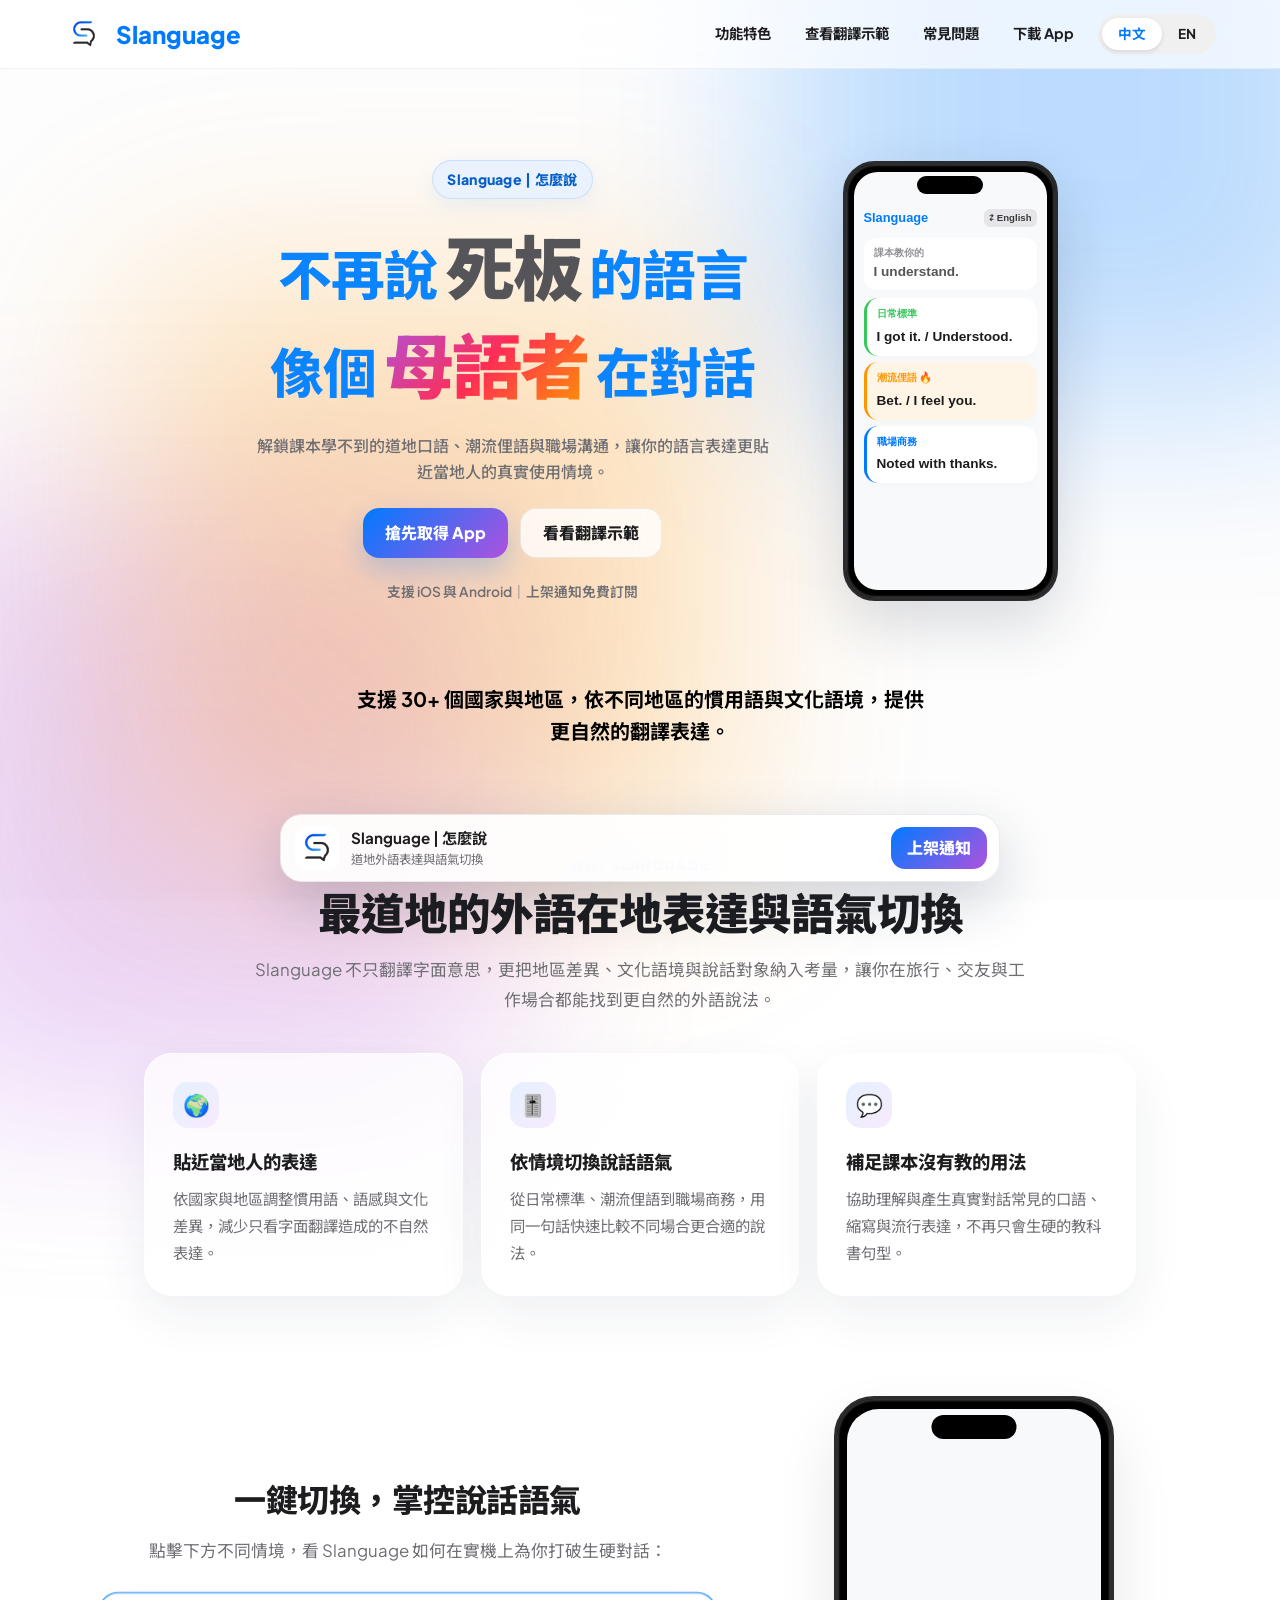
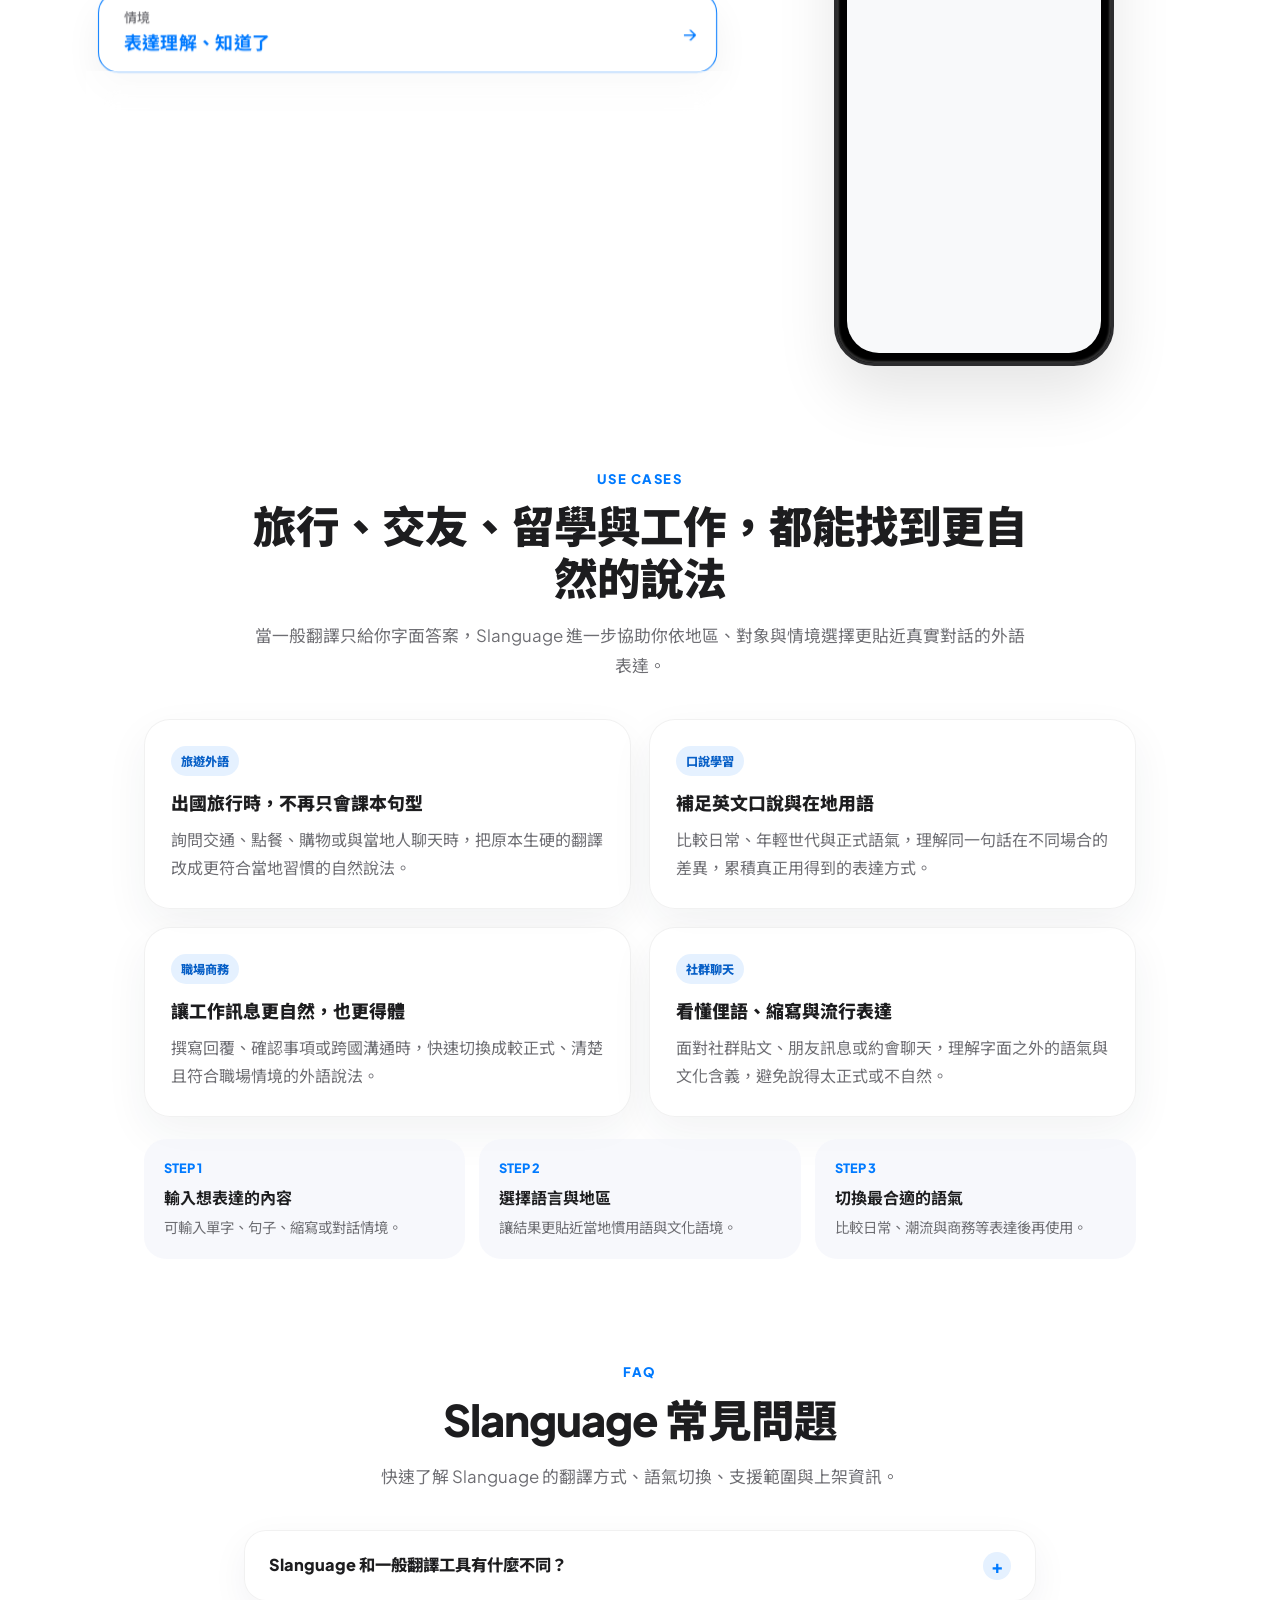
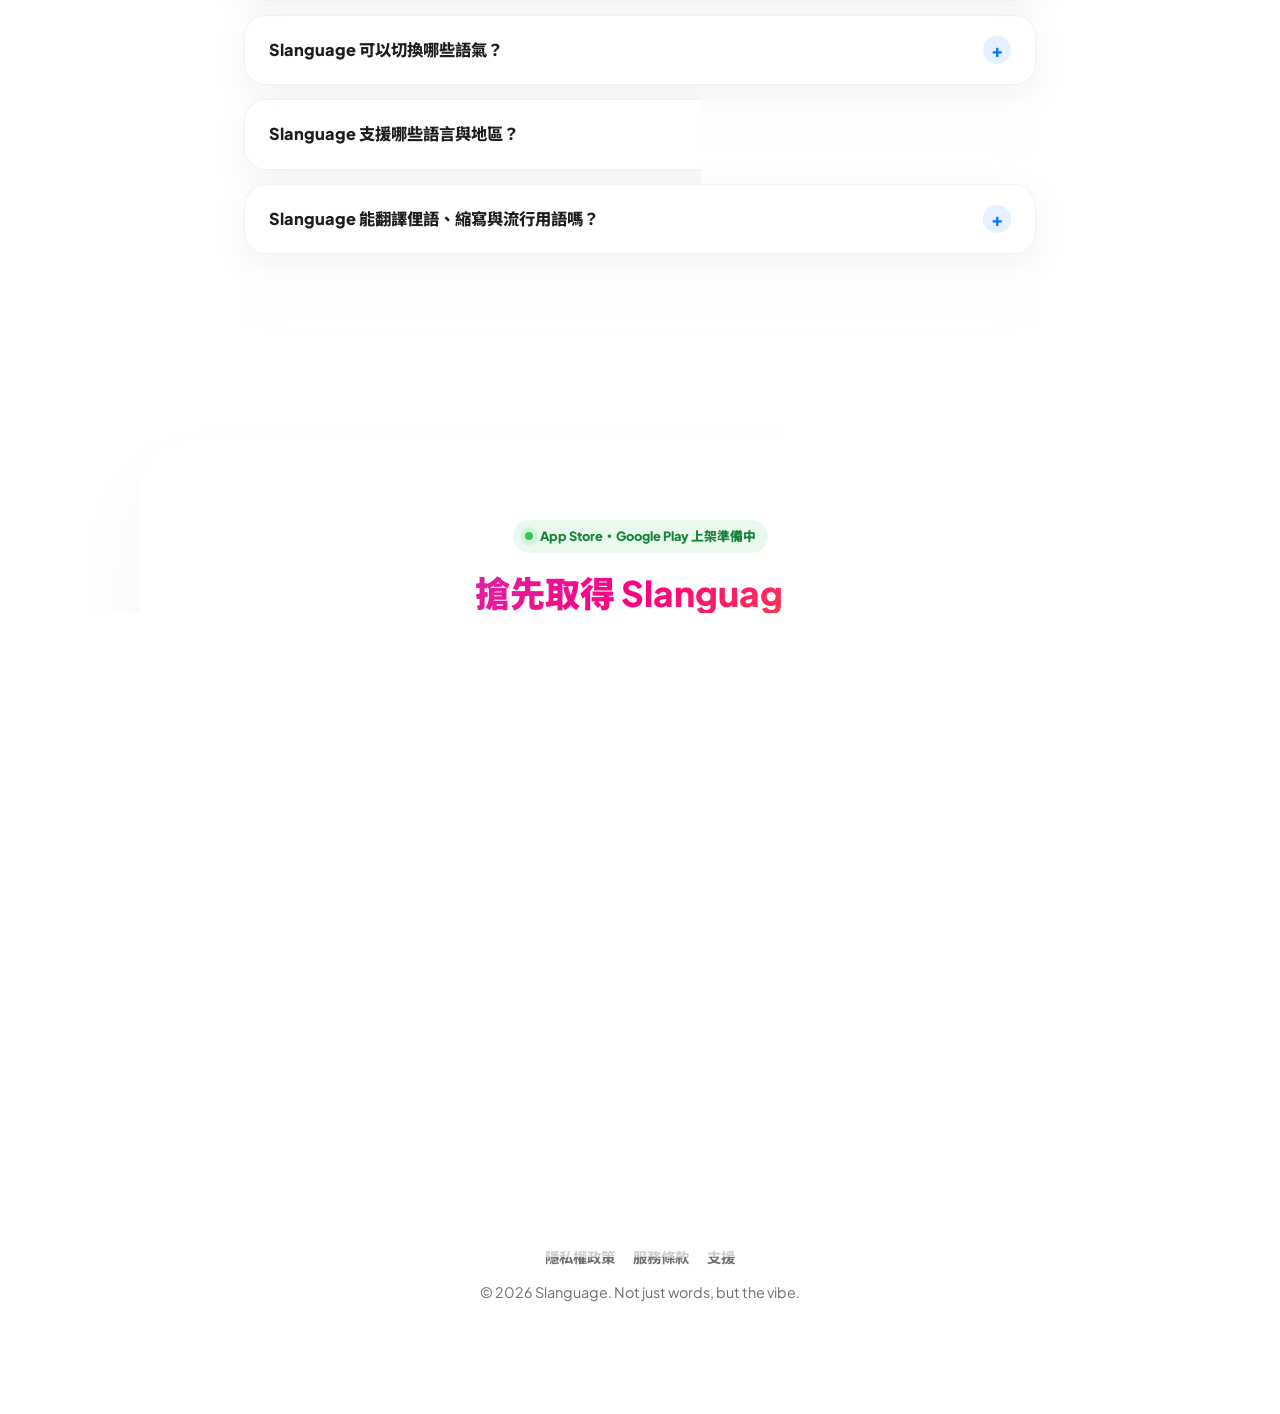
==== commit ddb97ce8: "Update footer navigation links and add support link" ====
--- a/index.html
+++ b/index.html
@@ -964,10 +964,12 @@
 </div>
 
 <footer>
-    <nav class="footer-legal" id="footer-legal" aria-label="法律連結">
-        <a id="footer-privacy" href="privacy/?lang=zh-TW">隱私權政策</a>
-        <a id="footer-terms" href="terms/?lang=zh-TW">服務條款</a>
+    <nav class="footer-legal" aria-label="網站政策與支援">
+        <a href="/slanguage-web/privacy/?lang=zh-TW">隱私權政策</a>
+        <a href="/slanguage-web/terms/?lang=zh-TW">服務條款</a>
+        <a href="/slanguage-web/support.html">支援</a>
     </nav>
+
     <p>&copy; 2026 Slanguage. Not just words, but the vibe.</p>
 </footer>
 
@@ -1517,4 +1519,4 @@
 </script>
 
 </body>
-</html>+</html>
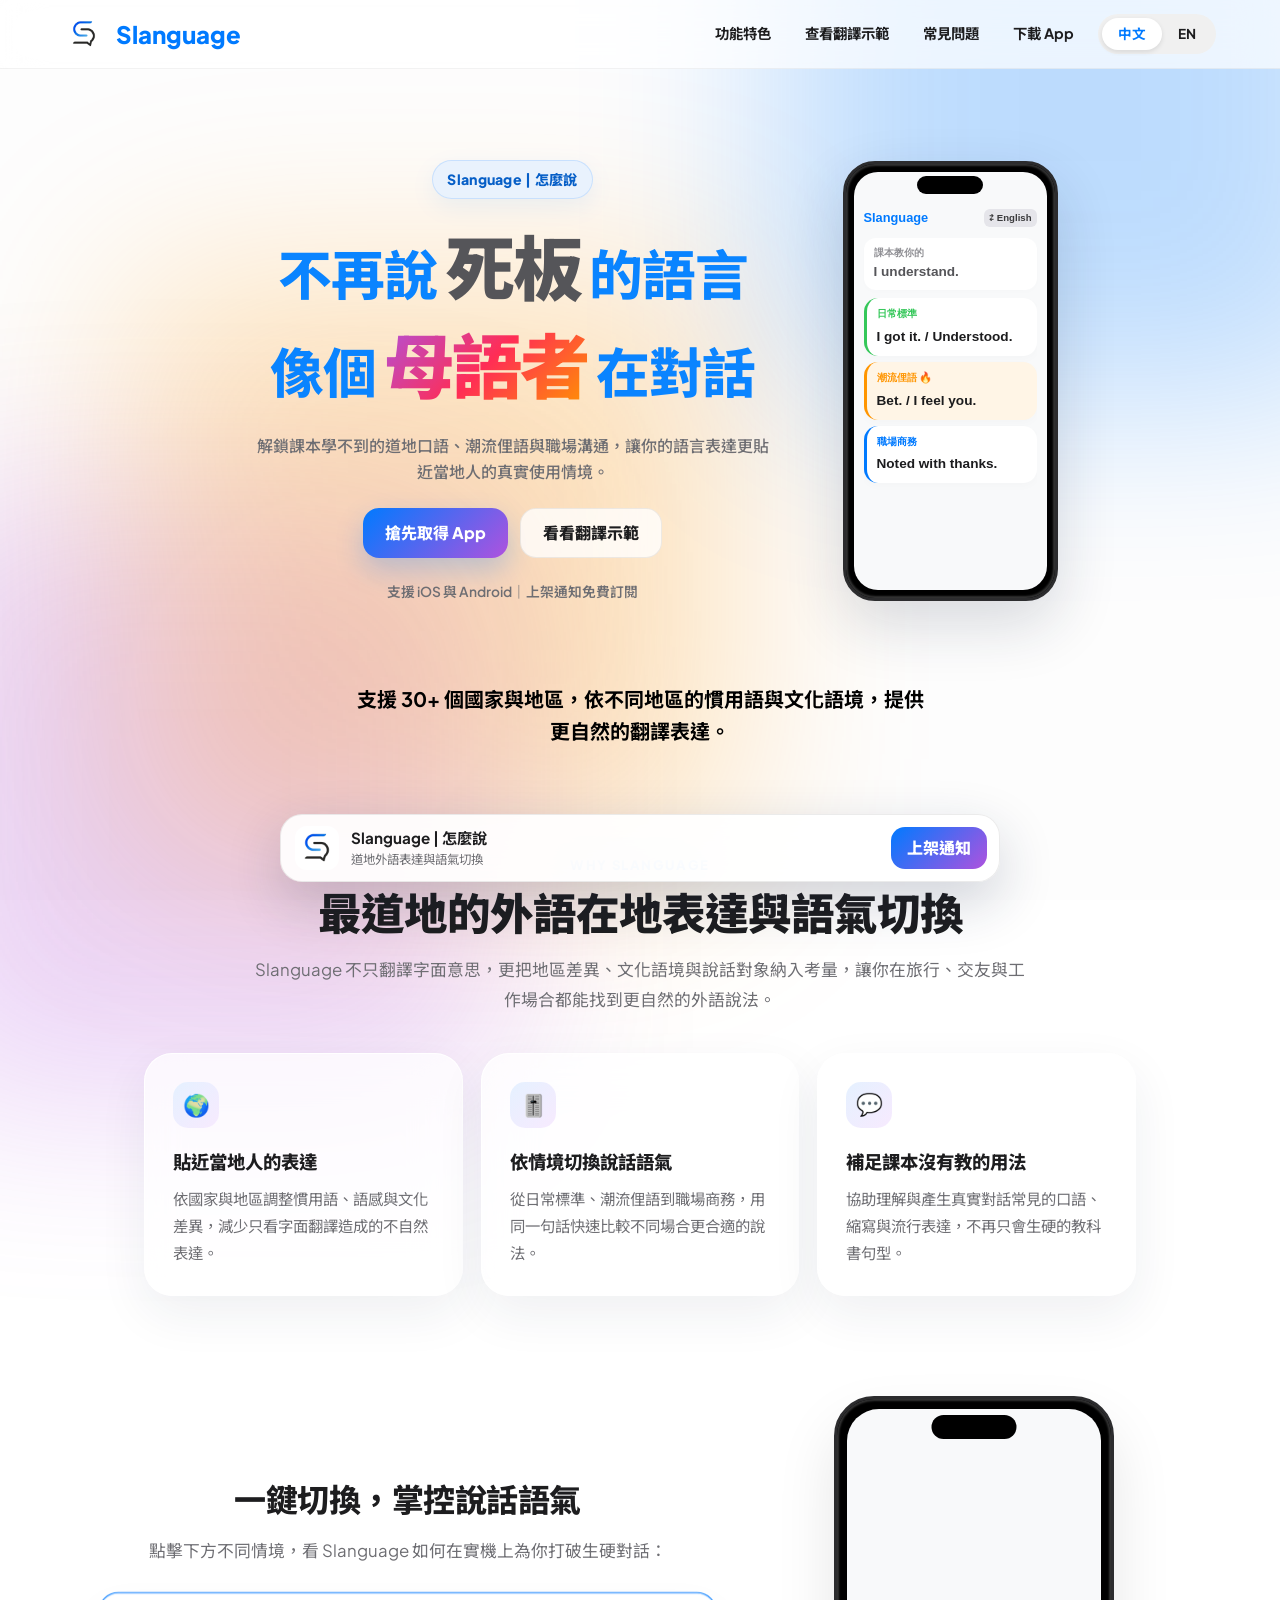
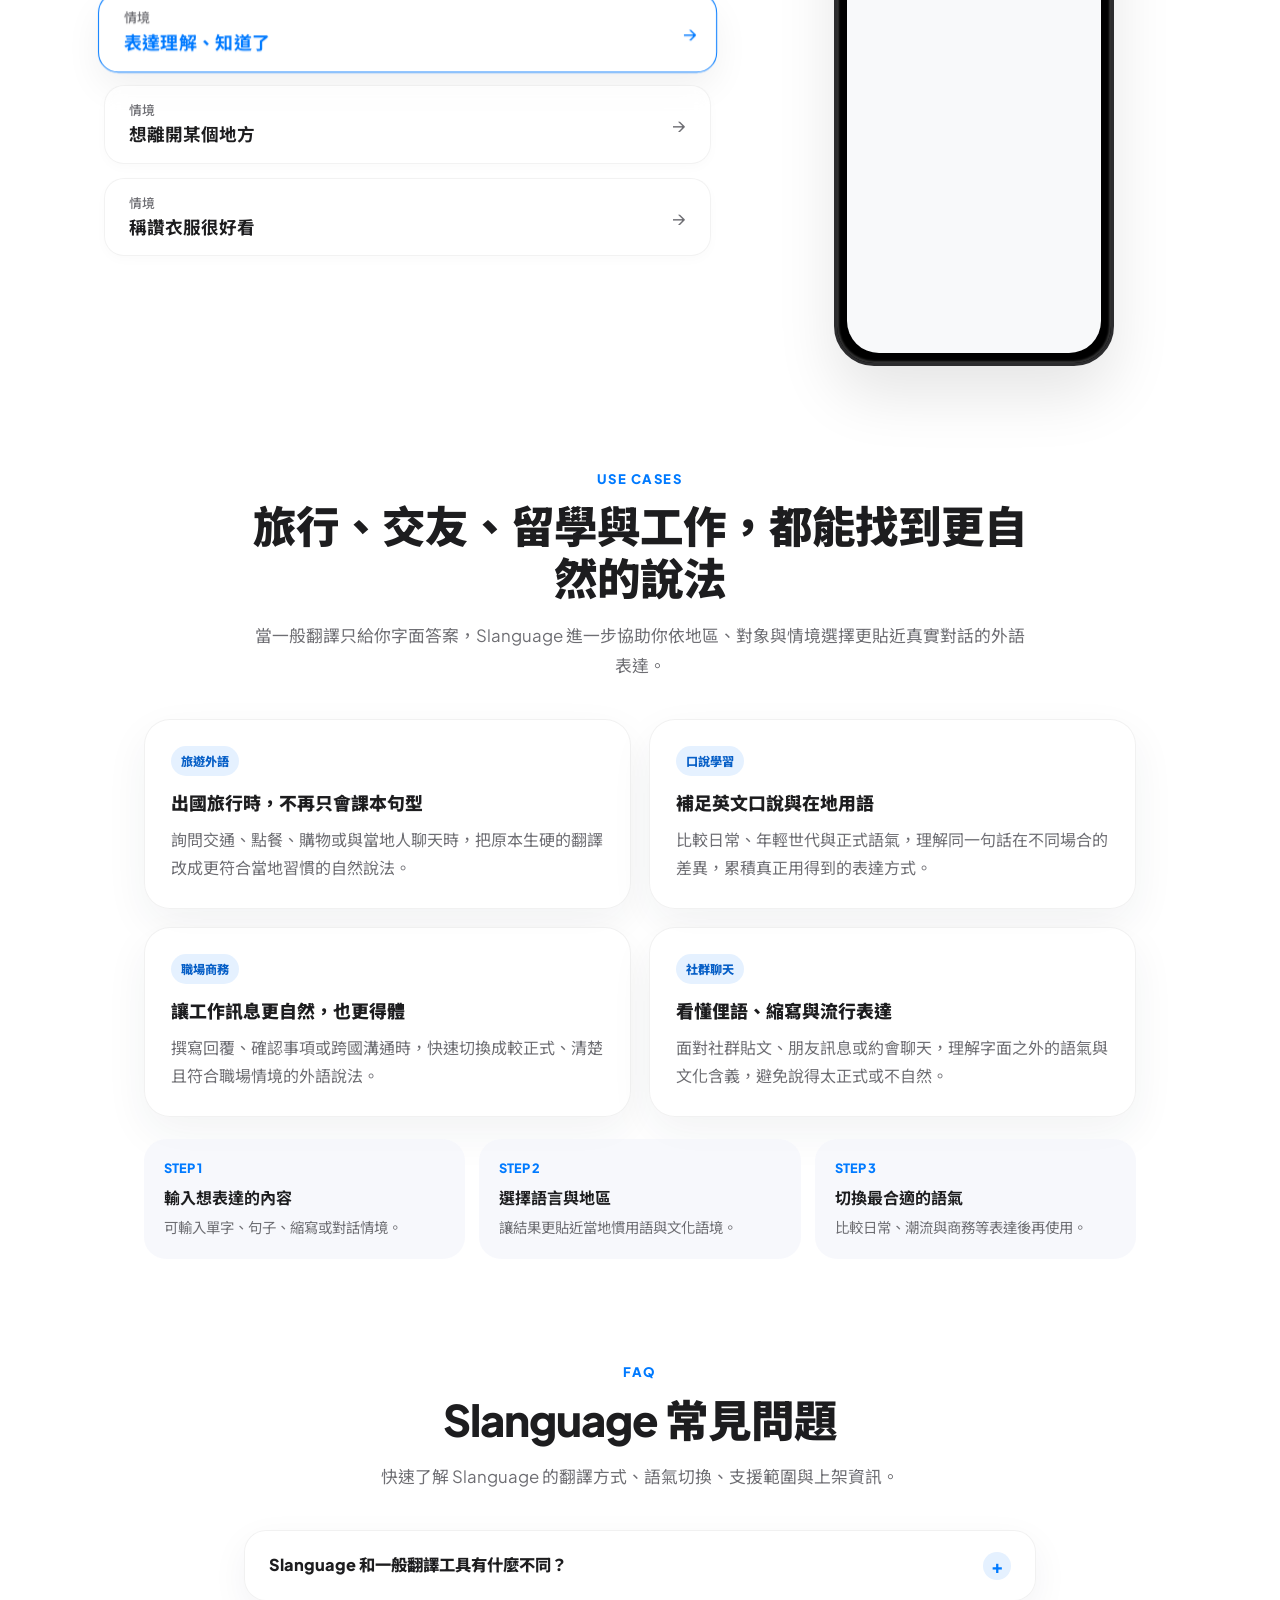
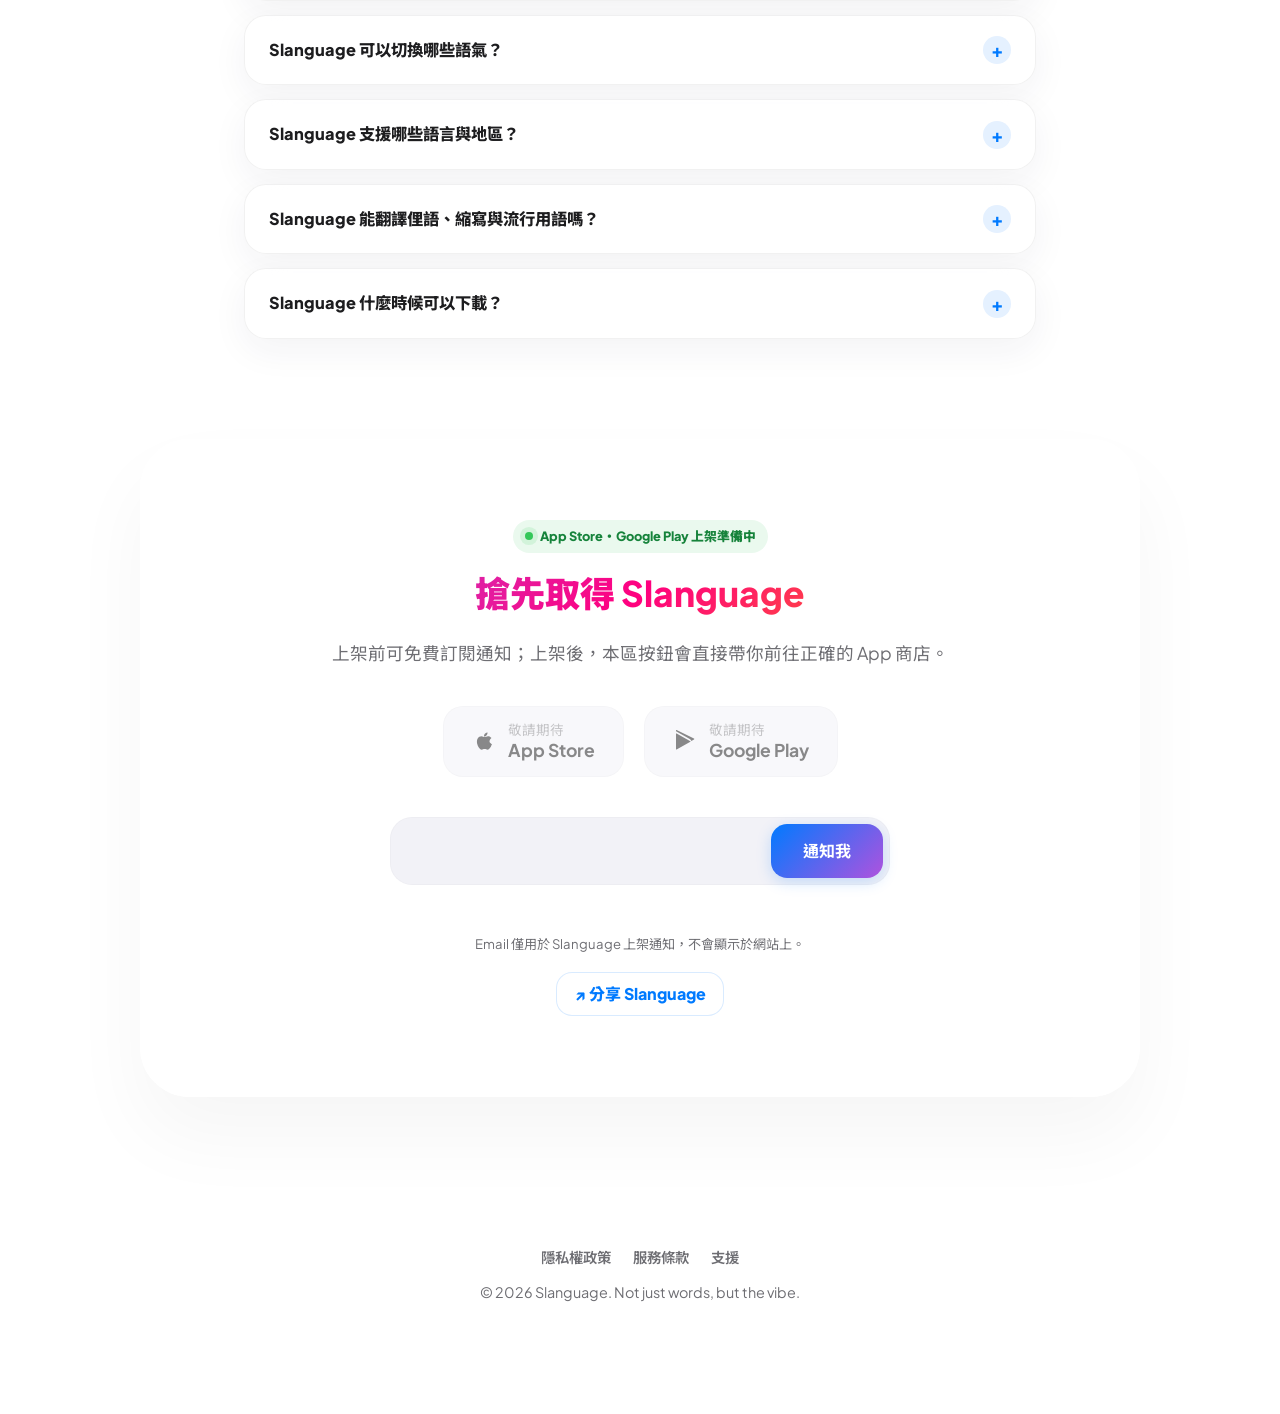
==== commit 0e55d084: "Refactor footer legal section styles in index.html" ====
--- a/index.html
+++ b/index.html
@@ -653,14 +653,25 @@
     .install-button { min-height: 42px; padding: 0 16px; border-radius: 14px; border: 0; color: #fff; background: linear-gradient(135deg,#007AFF,#AF52DE); font-weight: 850; cursor: pointer; white-space: nowrap; }
 
     footer { text-align: center; padding: 50px 50px 110px; color: var(--text-gray); font-size: 0.9rem; }
-    .footer-legal {
-        position: static; top: auto; width: auto; padding: 0; z-index: auto;
-        background: transparent; backdrop-filter: none; border: 0;
-        display: flex; justify-content: center; gap: 18px; flex-wrap: wrap; margin-bottom: 14px;
-    }
-    .footer-legal a { color: var(--text-gray); text-decoration: none; font-weight: 700; }
-    .footer-legal a:hover { color: var(--primary); }
-    footer p { margin: 0; }
+.footer-legal {
+    display: flex;
+    justify-content: center;
+    align-items: center;
+    gap: 22px;
+    flex-wrap: wrap;
+    margin-bottom: 14px;
+}
+
+.footer-legal a {
+    color: #6e6e73;
+    text-decoration: none;
+    font-weight: 600;
+    transition: color 0.2s ease;
+}
+
+.footer-legal a:hover {
+    color: #007aff;
+}
 
     /* --- Responsive Media Queries --- */
     @media (max-width: 992px) {
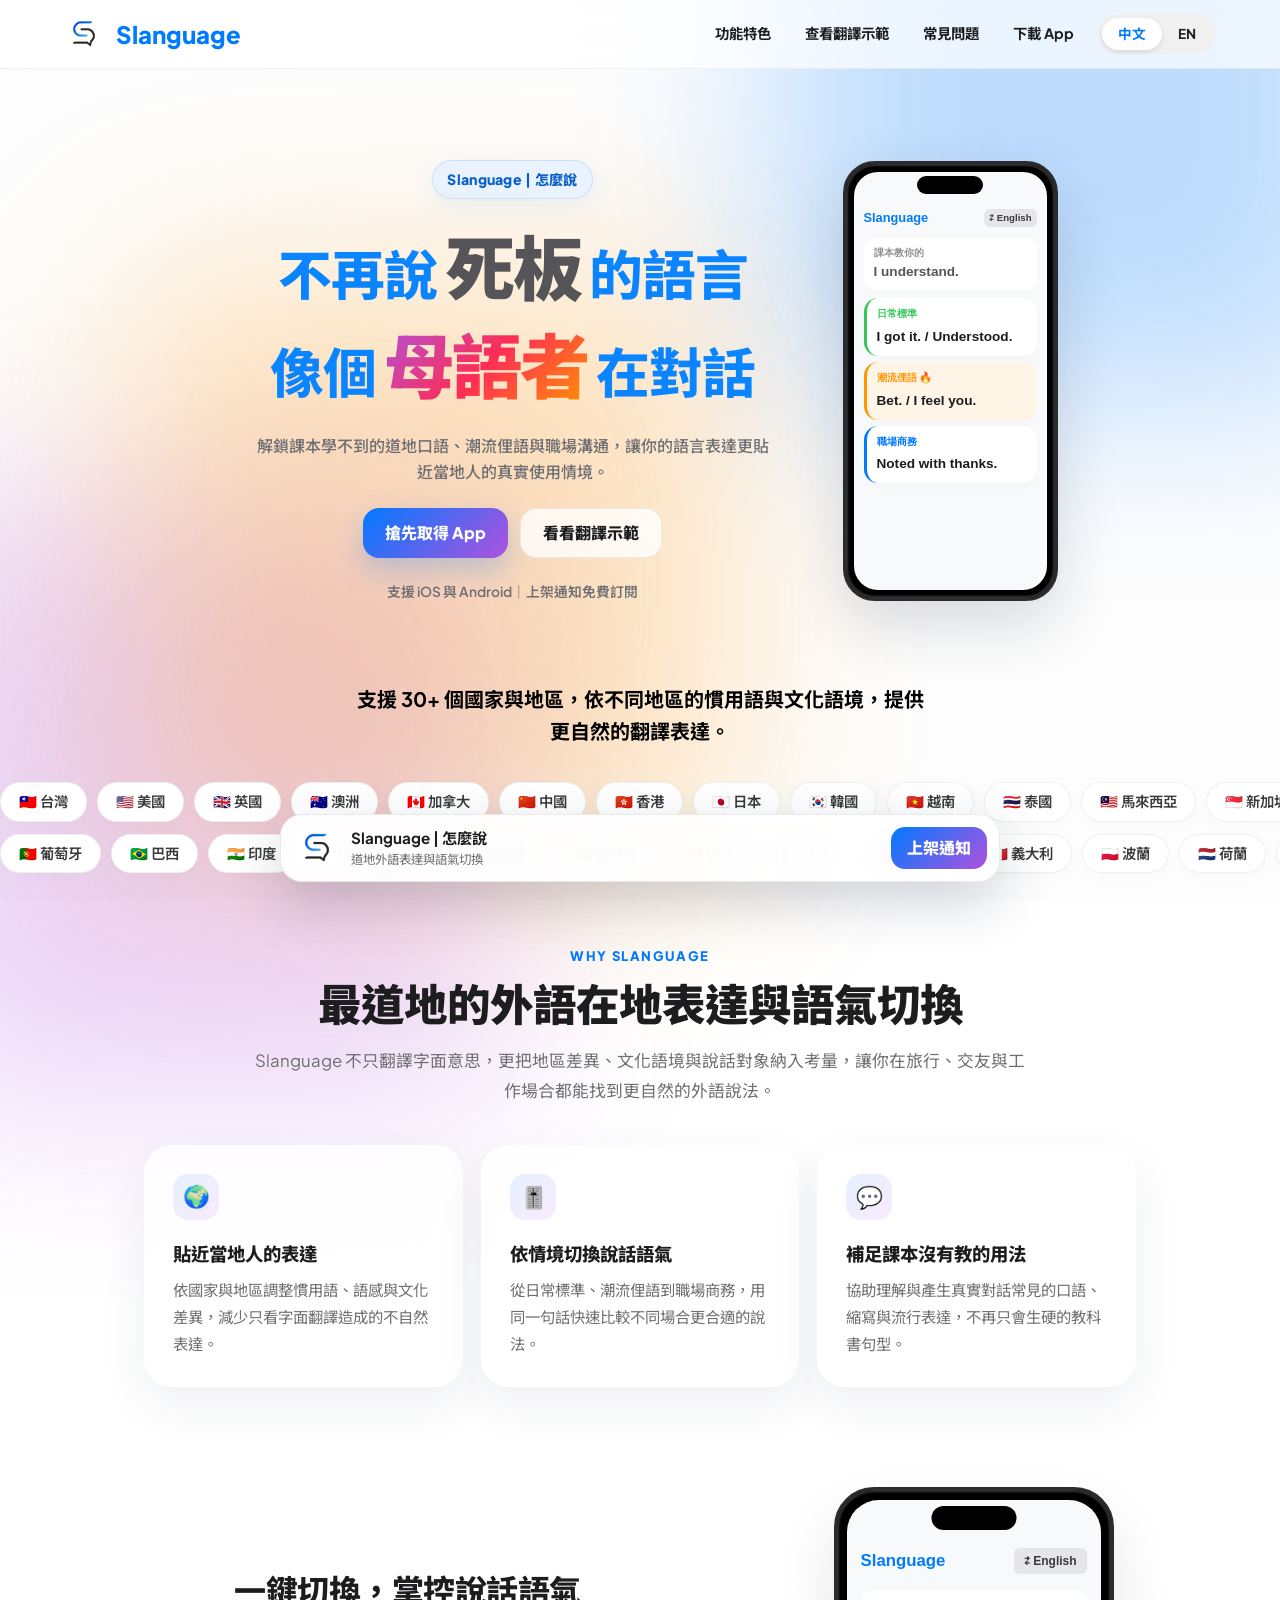
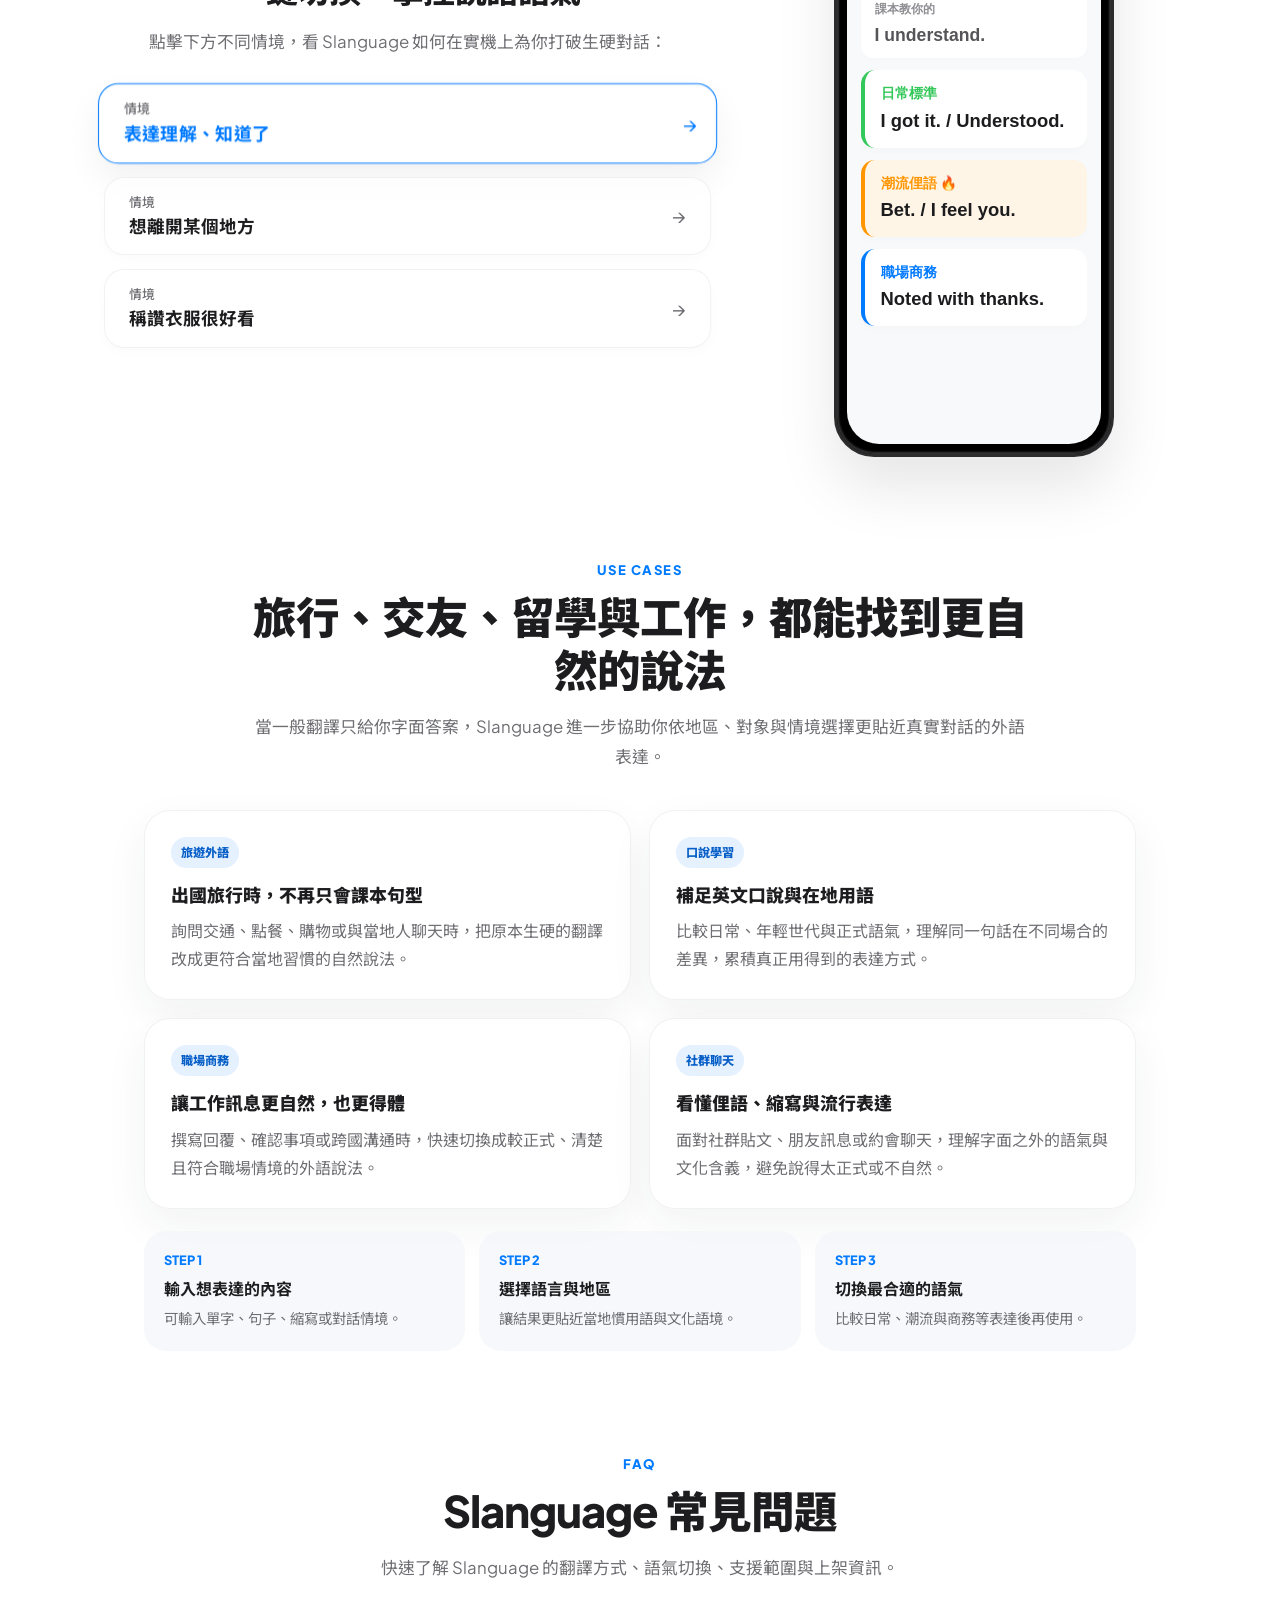
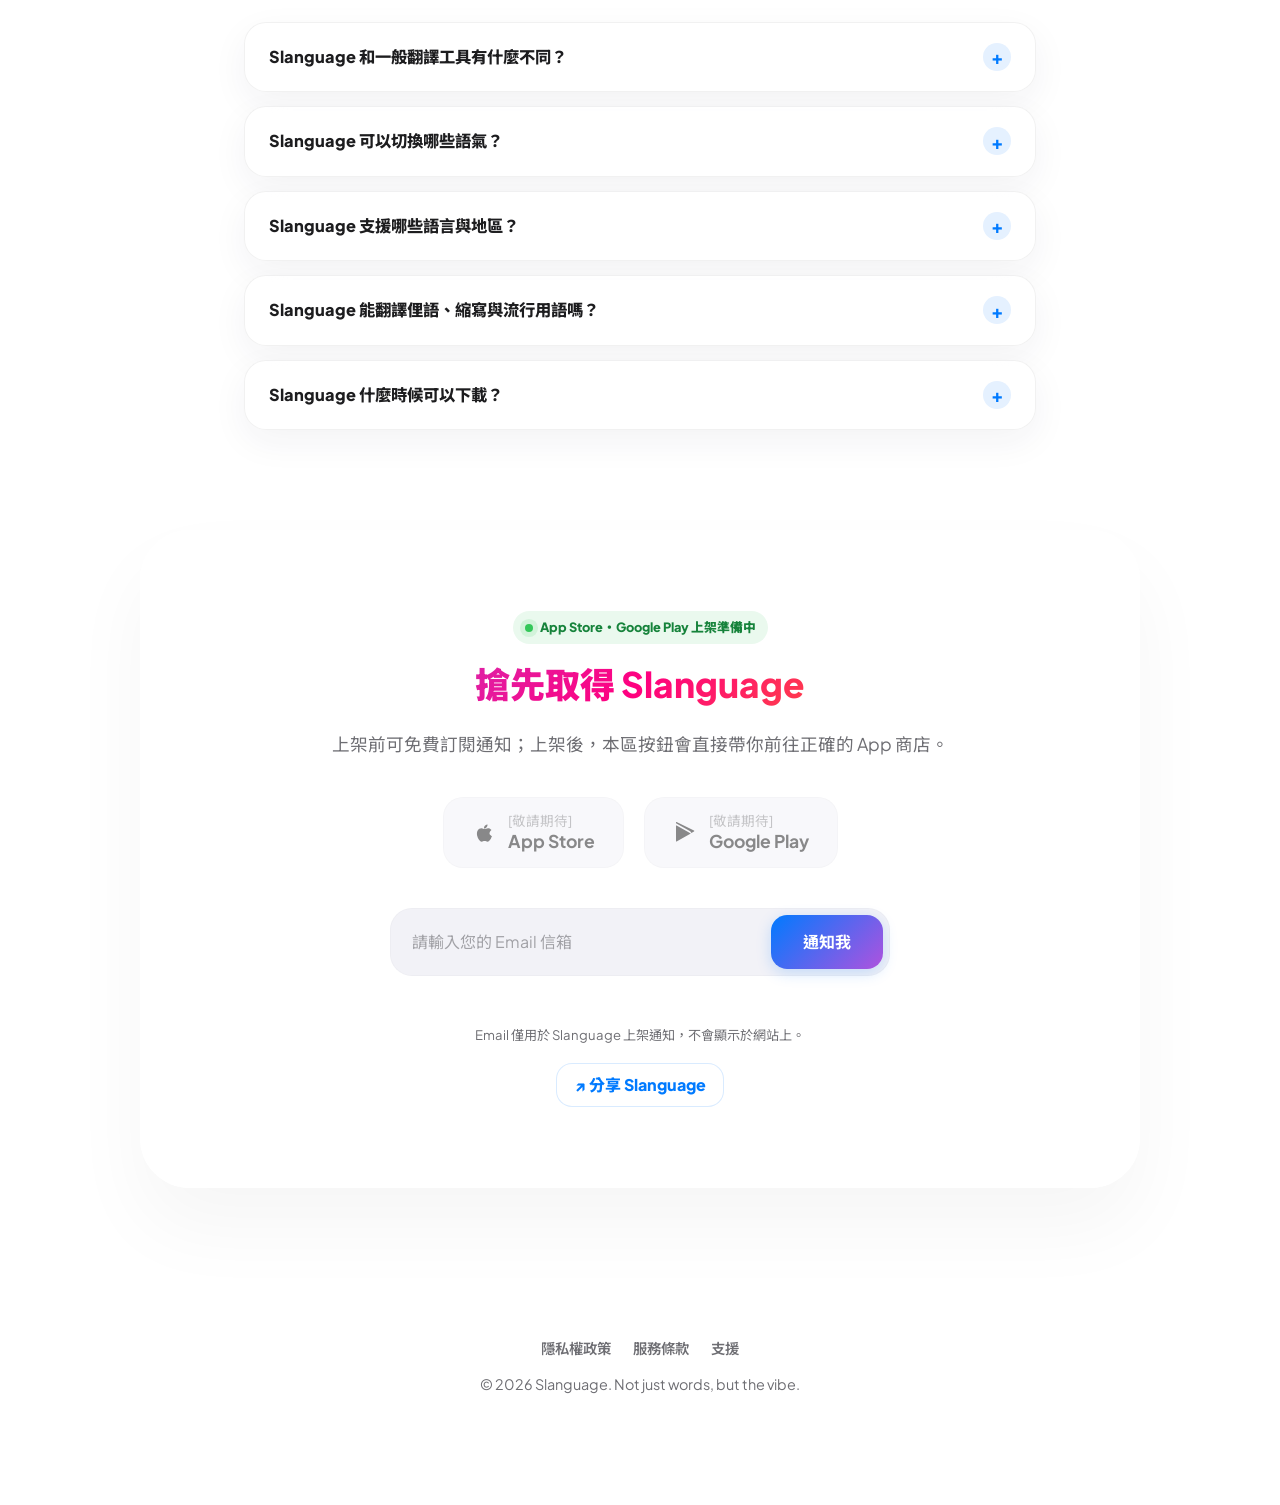
==== commit 12518e36: "Refactor footer navigation and update aria labels" ====
--- a/index.html
+++ b/index.html
@@ -975,10 +975,25 @@
 </div>
 
 <footer>
-    <nav class="footer-legal" aria-label="網站政策與支援">
-        <a href="/slanguage-web/privacy/?lang=zh-TW">隱私權政策</a>
-        <a href="/slanguage-web/terms/?lang=zh-TW">服務條款</a>
-        <a href="/slanguage-web/support.html">支援</a>
+    <nav class="footer-legal"
+         id="footer-legal"
+         aria-label="網站政策與支援">
+
+        <a id="footer-privacy"
+           href="/slanguage-web/privacy/?lang=zh-TW">
+            隱私權政策
+        </a>
+
+        <a id="footer-terms"
+           href="/slanguage-web/terms/?lang=zh-TW">
+            服務條款
+        </a>
+
+        <a id="footer-support"
+           href="/slanguage-web/support.html">
+            支援
+        </a>
+
     </nav>
 
     <p>&copy; 2026 Slanguage. Not just words, but the vibe.</p>
@@ -1061,7 +1076,8 @@
             privacyNote: "Email 僅用於 Slanguage 上架通知，不會顯示於網站上。",
             footerPrivacy: "隱私權政策",
             footerTerms: "服務條款",
-            footerLegalAria: "法律連結",
+            footerSupport: "支援",
+            footerLegalAria: "網站政策與支援連結",
             compTitle: "一鍵切換，掌控說話語氣",
             compSubtitle: "點擊下方不同情境，看 Slanguage 如何在實機上為你打破生硬對話：",
             launchBadgePending: "App Store・Google Play 上架準備中",
@@ -1152,7 +1168,8 @@
             privacyNote: "Your email will only be used for the Slanguage launch notification and will not be displayed on this website.",
             footerPrivacy: "Privacy Policy",
             footerTerms: "Terms of Service",
-            footerLegalAria: "Legal links",
+            footerSupport: "Support",
+            footerLegalAria: "Legal and support links",
             compTitle: "One Tap to Switch Tones",
             compSubtitle: "Click the scenarios below to see how Slanguage dynamic UI transforms expressions:",
             launchBadgePending: "Preparing for App Store and Google Play",
@@ -1244,13 +1261,26 @@
         document.getElementById('faq-intro').innerText = t.faqIntro;
         document.getElementById('privacy-note').innerText = t.privacyNote;
         const legalLang = lang === 'zh' ? 'zh-TW' : 'en';
+
         const footerPrivacy = document.getElementById('footer-privacy');
         const footerTerms = document.getElementById('footer-terms');
+        const footerSupport = document.getElementById('footer-support');
+
         footerPrivacy.innerText = t.footerPrivacy;
         footerTerms.innerText = t.footerTerms;
-        footerPrivacy.href = `privacy/?lang=${encodeURIComponent(legalLang)}`;
-        footerTerms.href = `terms/?lang=${encodeURIComponent(legalLang)}`;
-        document.getElementById('footer-legal').setAttribute('aria-label', t.footerLegalAria);
+        footerSupport.innerText = t.footerSupport;
+
+        footerPrivacy.href =
+            `/slanguage-web/privacy/?lang=${encodeURIComponent(legalLang)}`;
+
+        footerTerms.href =
+    `/slanguage-web/terms/?lang=${encodeURIComponent(legalLang)}`;
+
+        footerSupport.href =
+            '/slanguage-web/support.html';
+
+        document.getElementById('footer-legal')
+            .setAttribute('aria-label', t.footerLegalAria);
 
         for (let i = 1; i <= 3; i++) {
             document.getElementById(`feature-title-${i}`).innerText = t.featureTitles[i - 1];
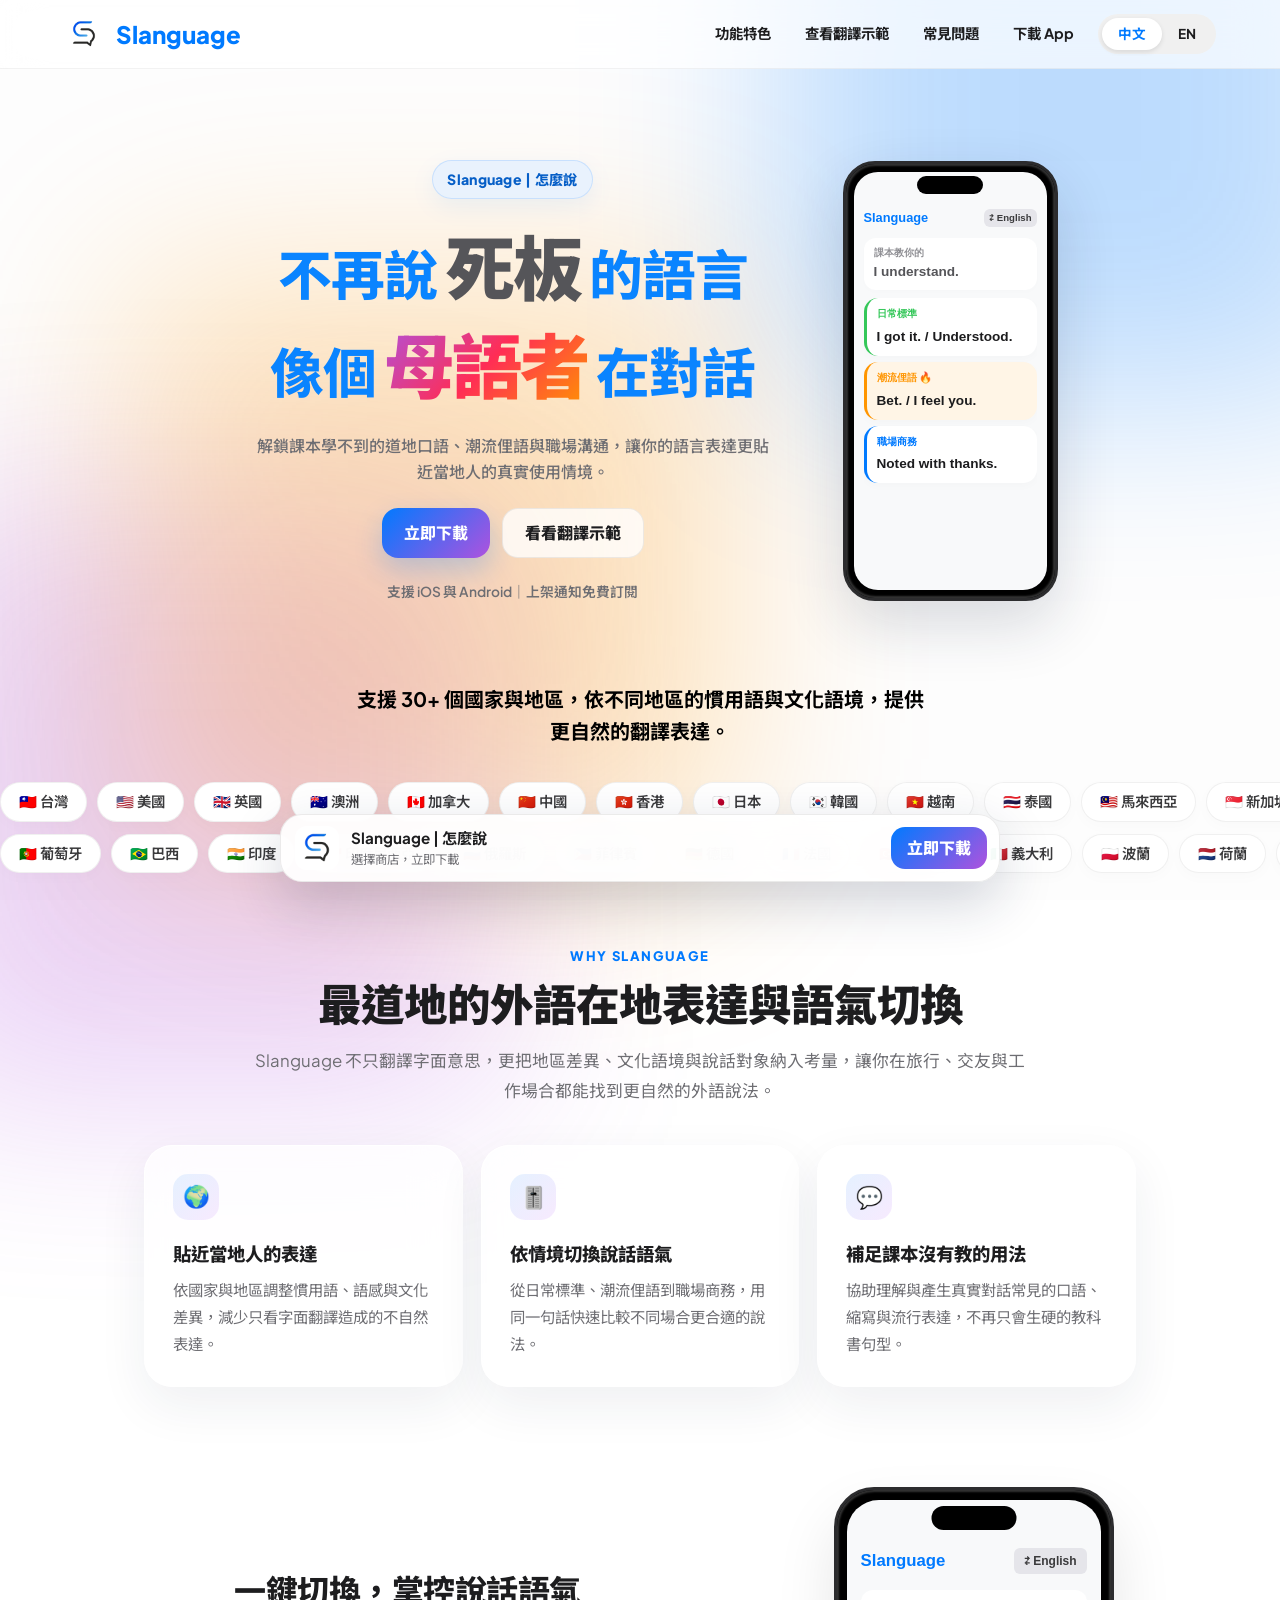
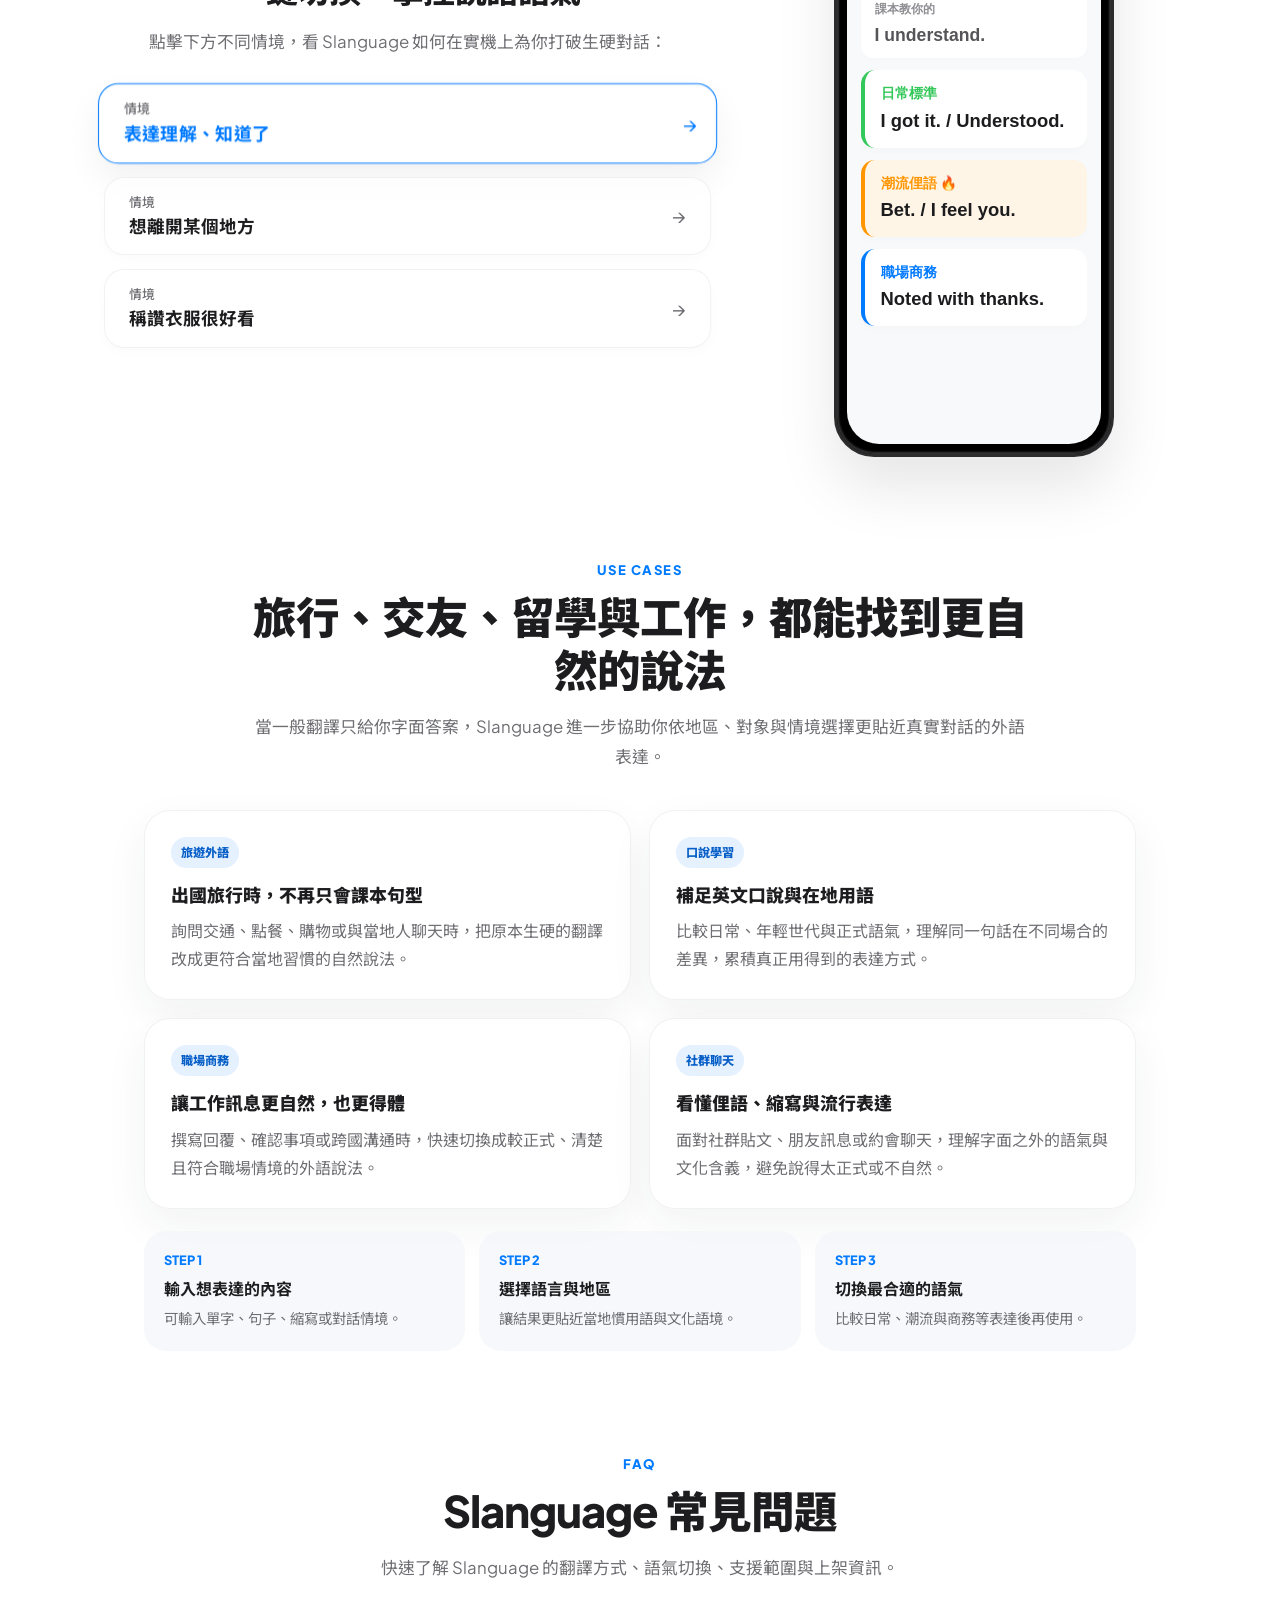
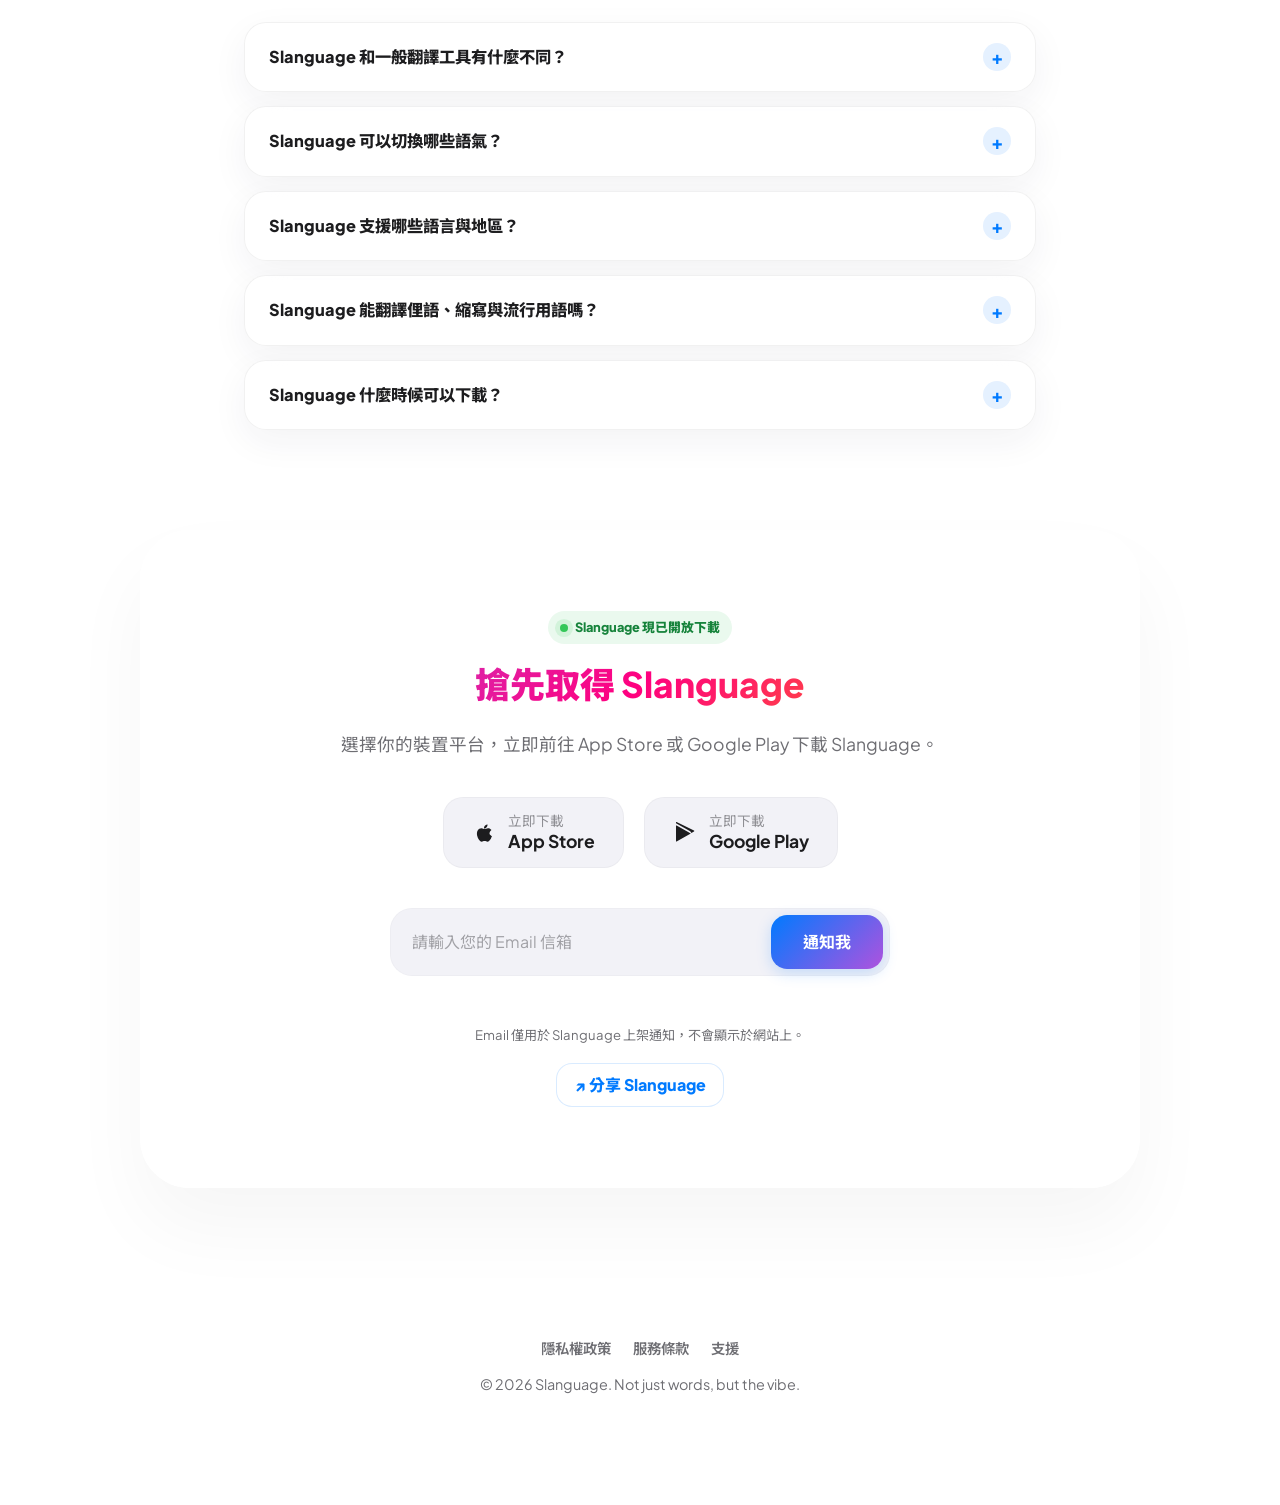
==== commit 2a237bbd: "Update app links for App Store and Google Play" ====
--- a/index.html
+++ b/index.html
@@ -1006,10 +1006,10 @@
      * App 上架後，只需要把下列兩個網址貼上。
      * 網站會自動啟用商店按鈕、依裝置推薦商店，並建立 Apple Smart App Banner 與下載結構化資料。
      */
-    const APP_LINKS = {
-        appStore: '',      // 例：https://apps.apple.com/tw/app/slanguage/id1234567890
-        googlePlay: ''     // 例：https://play.google.com/store/apps/details?id=com.example.slanguage
-    };
+const APP_LINKS = {
+    appStore: 'https://apps.apple.com/tw/app/slanguage-speak-like-a-native/id6783364234',
+    googlePlay: 'https://play.google.com/store/apps/details?id=com.swipeuplabs.slanguage'
+};
 
     // 33 個國家平分
     const row1Zh = ["🇹🇼 台灣", "🇺🇸 美國", "🇬🇧 英國", "🇦🇺 澳洲", "🇨🇦 加拿大", "🇨🇳 中國", "🇭🇰 香港", "🇯🇵 日本", "🇰🇷 韓國", "🇻🇳 越南", "🇹🇭 泰國", "🇲🇾 馬來西亞", "🇸🇬 新加坡", "🇪🇸 西班牙", "🇲🇽 墨西哥", "🇦🇪 阿拉伯聯合大公國", "🇲🇦 摩洛哥"];
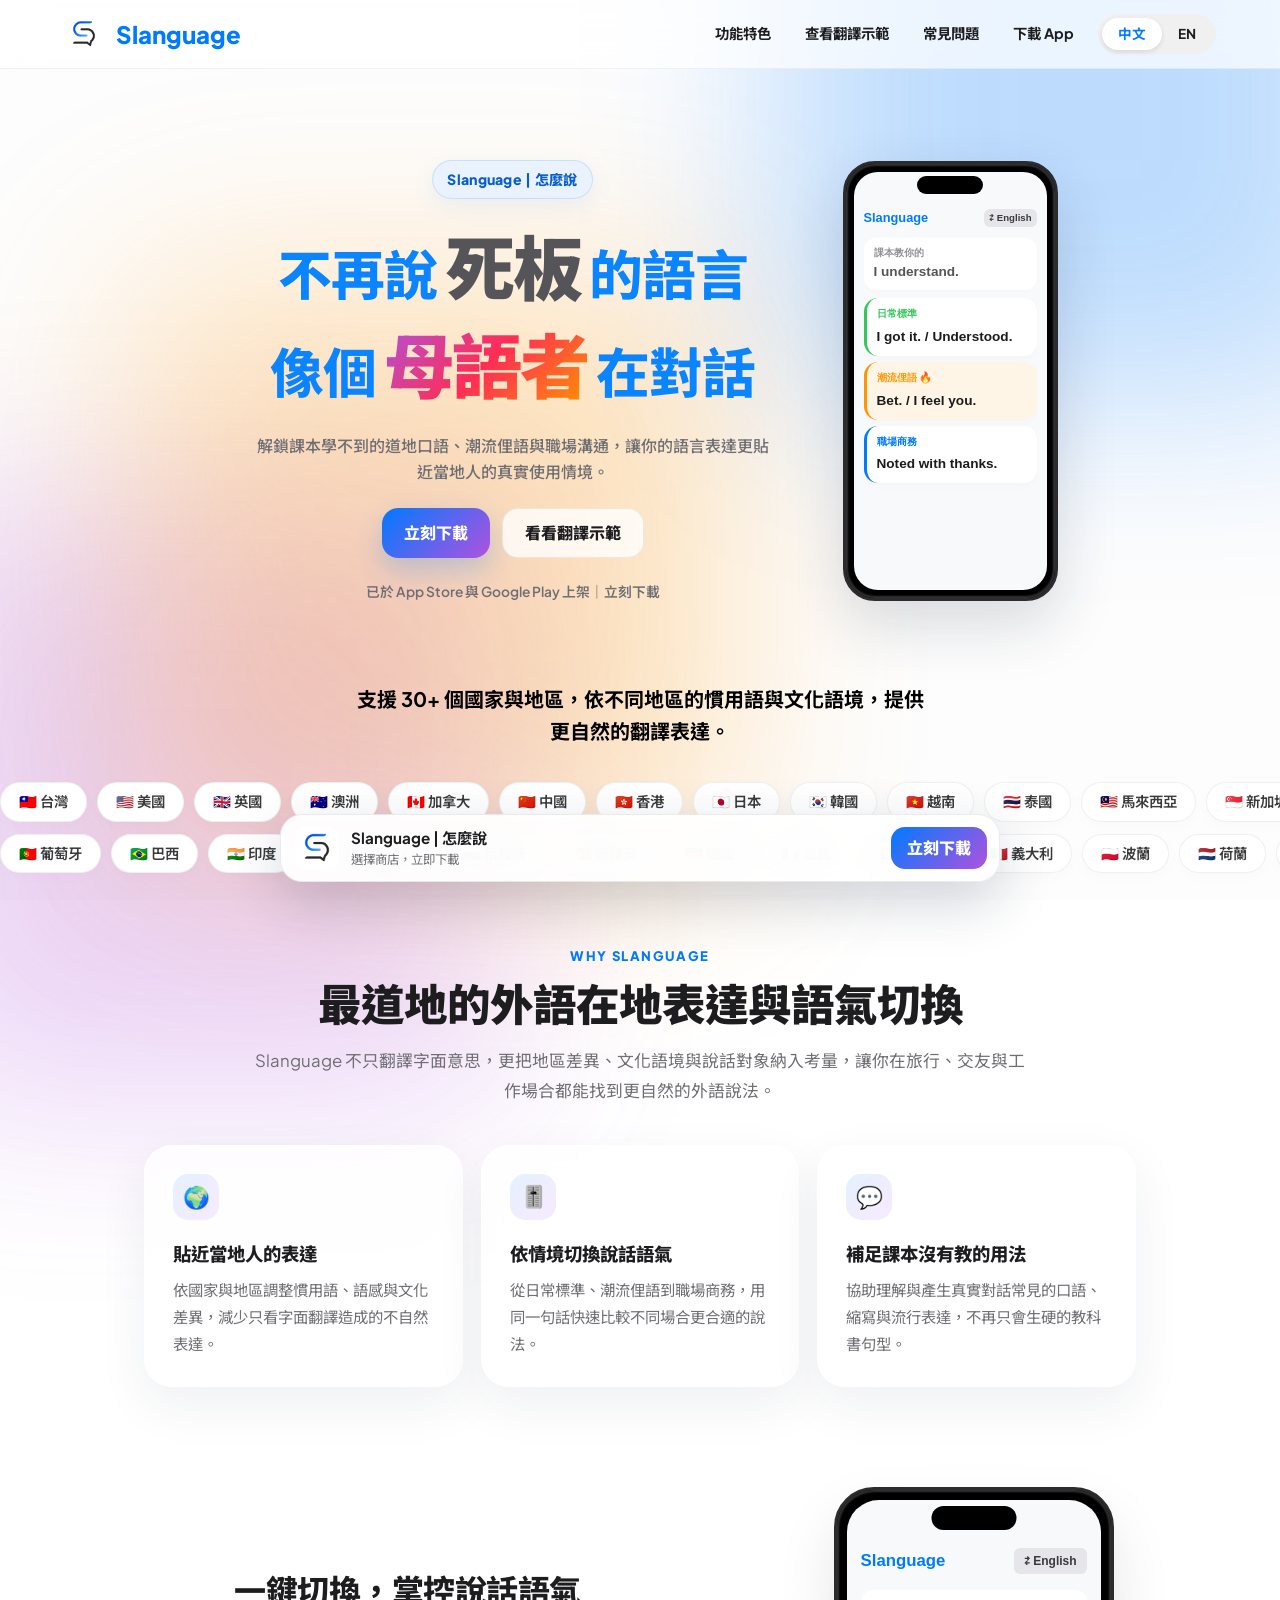
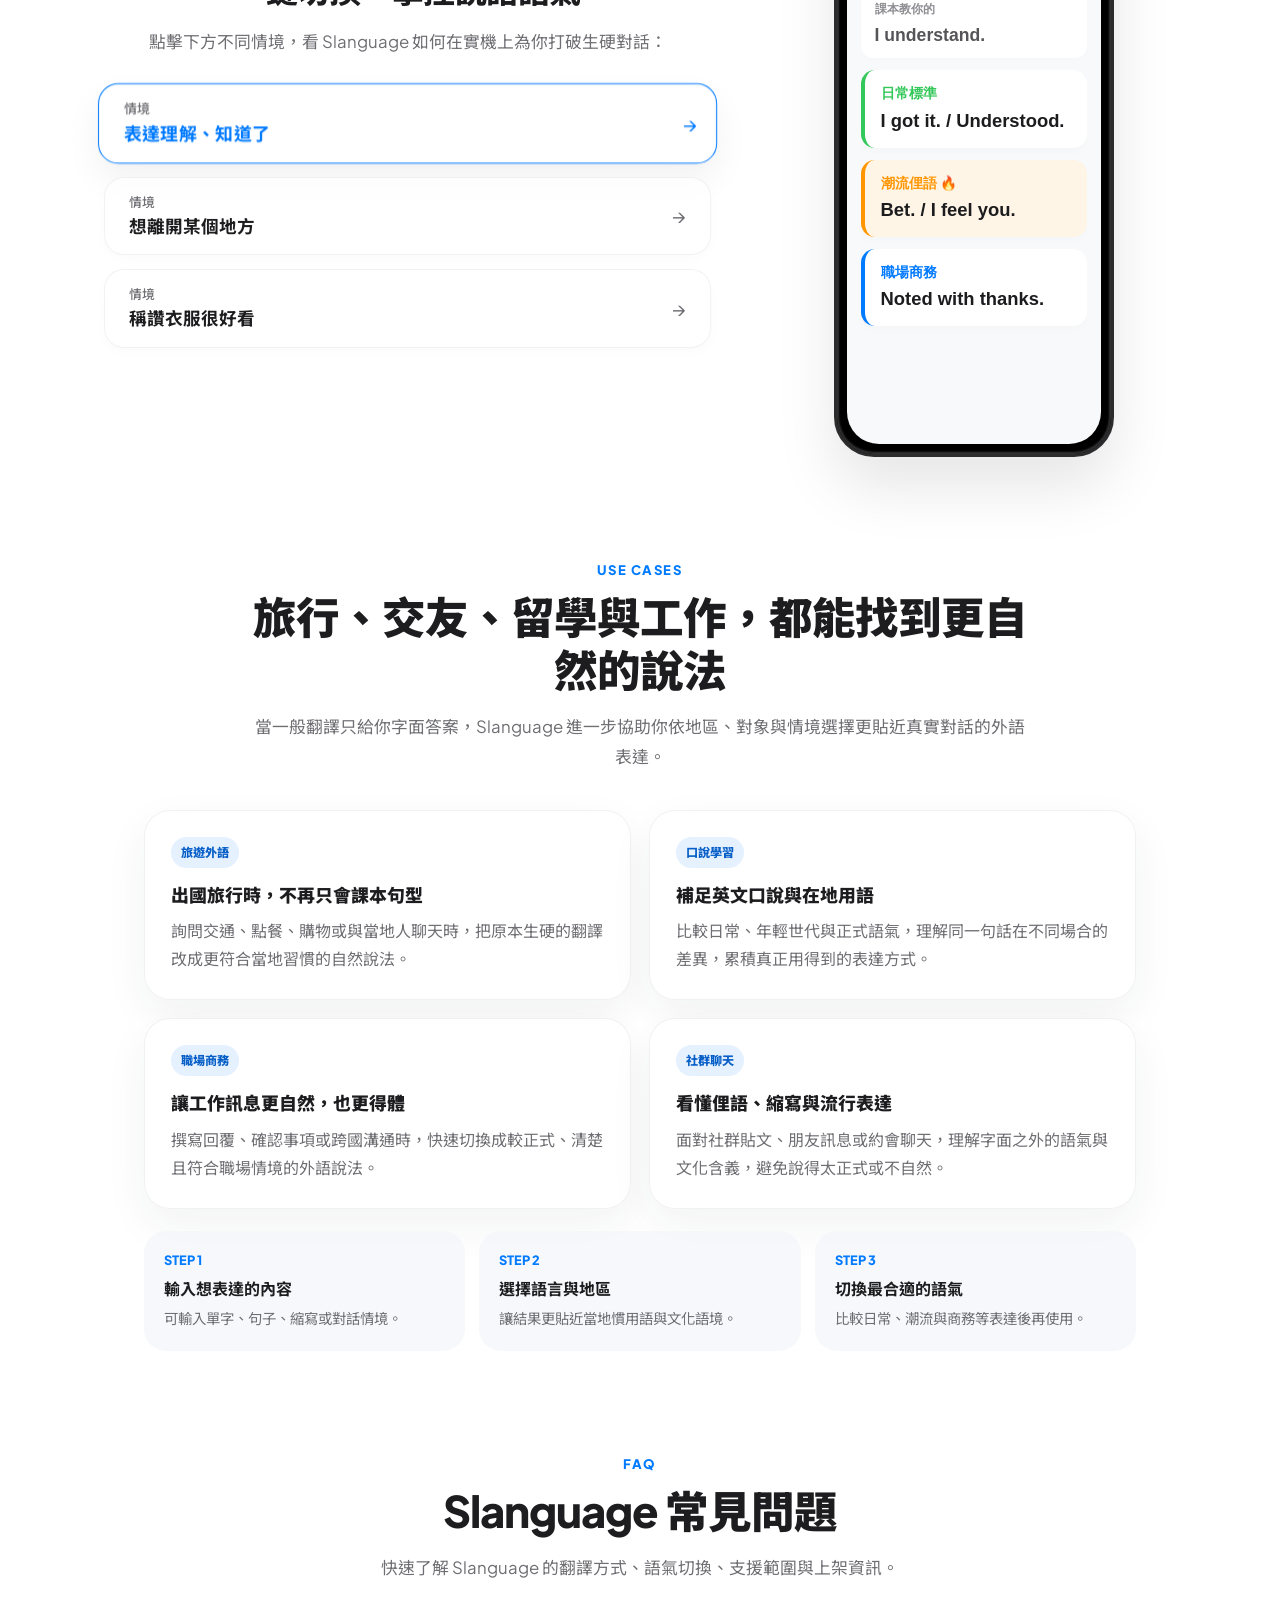
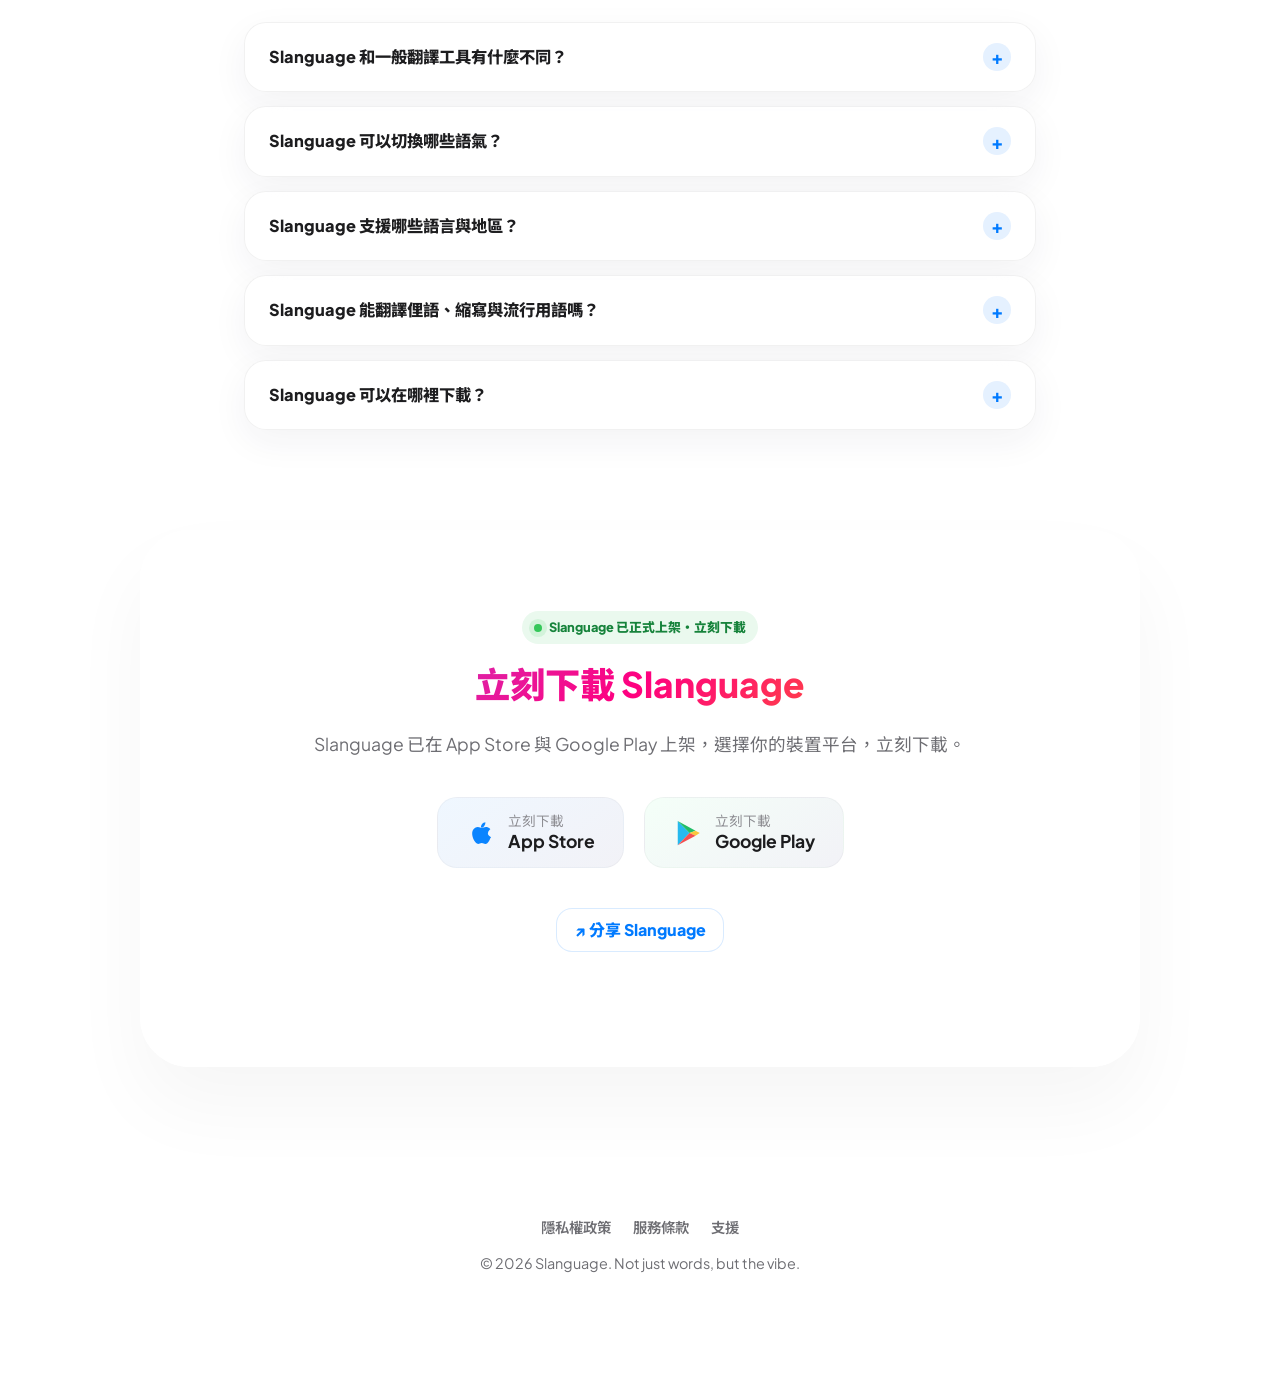
==== commit f3ce2a80: "Add files via upload" ====
--- a/index.html
+++ b/index.html
@@ -113,10 +113,10 @@
             },
             {
               "@type": "Question",
-              "name": "Slanguage 什麼時候可以下載？",
+              "name": "Slanguage 可以在哪裡下載？",
               "acceptedAnswer": {
                 "@type": "Answer",
-                "text": "Slanguage 正在準備於 App Store 與 Google Play 上架。你可以在本頁留下 Email，上架時接收通知。"
+                "text": "Slanguage 已正式在 App Store（iOS）與 Google Play（Android）上架。點擊本頁的商店按鈕即可立刻下載。"
               }
             }
           ]
@@ -617,7 +617,12 @@
     }
     .store-link:not(.is-disabled):hover { transform: translateY(-3px); box-shadow: 0 14px 30px rgba(30,45,75,.12); }
     .store-link.is-disabled { opacity: 0.52; cursor: pointer; }
-    .store-link svg { width: 24px; height: 24px; fill: #1c1c1e; }
+    .store-link svg { width: 30px; height: 30px; flex-shrink: 0; }
+    .store-link[data-store="apple"] svg path { fill: #0A84FF; }
+    .store-link[data-store="apple"] { background: linear-gradient(145deg, #EFF7FF, #F2F2F7); }
+    .store-link[data-store="google"] { background: linear-gradient(145deg, #F4FFF8, #F2F2F7); }
+    .store-link:focus-visible { outline: 3px solid var(--primary); outline-offset: 3px; }
+    .download-actions { margin-top: 22px; }
     .store-link span { text-align: left; line-height: 1.3; font-size: 0.85rem; color: #8e8e93; }
     .store-link b { display: block; font-size: 1.1rem; color: #1c1c1e; }
 
@@ -764,10 +769,10 @@
         </h1>
         <p class="hero-subtitle" id="h-sub-elements">解鎖課本學不到的道地口語、潮流俚語與職場溝通，讓你的語言表達更貼近當地人的真實使用情境。</p>
         <div class="hero-actions">
-            <a class="primary-cta" id="hero-primary-cta" href="#download" data-track="hero_primary">搶先取得 App</a>
+            <a class="primary-cta" id="hero-primary-cta" href="#download" data-track="hero_primary">立刻下載 App</a>
             <a class="secondary-cta" id="hero-secondary-cta" href="#comparison" data-track="hero_demo">看看翻譯示範</a>
         </div>
-        <p class="hero-proof" id="hero-proof">支援 iOS 與 Android｜上架通知免費訂閱</p>
+        <p class="hero-proof" id="hero-proof">已於 App Store 與 Google Play 上架｜立刻下載</p>
     </div>
     <div class="hero-right">
         <div class="phone-mockup hero-phone">
@@ -929,38 +934,38 @@
             <div class="faq-answer" id="faq-a-4">Slanguage 的目標正是協助理解與產生課本較少收錄的口語、俚語與流行表達；實際結果仍會依輸入內容、語境與支援範圍而異。</div>
         </details>
         <details class="faq-item">
-            <summary id="faq-q-5">Slanguage 什麼時候可以下載？</summary>
-            <div class="faq-answer" id="faq-a-5">Slanguage 正在準備於 App Store 與 Google Play 上架。你可以在本頁留下 Email，上架時接收通知。</div>
+            <summary id="faq-q-5">Slanguage 可以在哪裡下載？</summary>
+            <div class="faq-answer" id="faq-a-5">Slanguage 已正式在 App Store（iOS）與 Google Play（Android）上架。點擊本頁的商店按鈕即可立刻下載。</div>
         </details>
     </div>
 </section>
 
 <section class="cta-section" id="download" aria-labelledby="cta-title">
-    <span class="launch-badge" id="launch-badge">App Store・Google Play 上架準備中</span>
-    <h2 id="cta-title">搶先取得 Slanguage</h2>
-    <p id="cta-desc">上架前可免費訂閱通知；上架後，本區按鈕會直接帶你前往正確的 App 商店。</p>
+    <span class="launch-badge" id="launch-badge">Slanguage 已正式上架・立刻下載</span>
+    <h2 id="cta-title">立刻下載 Slanguage</h2>
+    <p id="cta-desc">Slanguage 已在 App Store 與 Google Play 上架，選擇你的裝置平台，立刻下載。</p>
     
     <div class="store-btns">
-        <a id="app-store-link" class="store-link is-disabled" href="#waitlistForm" data-store="apple" data-track="app_store">
+        <a id="app-store-link" class="store-link" href="https://apps.apple.com/tw/app/slanguage-speak-like-a-native/id6783364234" target="_blank" rel="noopener noreferrer" data-store="apple" data-track="app_store">
             <svg viewBox="0 0 24 24" aria-hidden="true"><path d="M17.5,12.5c0-2.3,1.9-3.4,2-3.5c-1.1-1.5-2.7-1.8-3.3-1.8c-1.4-0.1-2.8,0.8-3.6,0.8c-0.7,0-1.9-0.8-3.1-0.8c-1.5,0-3,0.9-3.8,2.2c-1.6,2.7-0.4,6.7,1.1,9c0.8,1.1,1.7,2.3,2.9,2.3c1.1,0,1.5-0.7,2.9-0.7c1.4,0,1.8,0.7,2.9,0.7c1.2,0,2-1.1,2.8-2.2c0.9-1.3,1.2-2.5,1.2-2.6C21.5,15.7,17.5,14.2,17.5,12.5z M14.6,6.3c0.6-0.8,1-1.9,0.9-2.9c-0.9,0-2,0.6-2.6,1.4c-0.6,0.7-1,1.8-0.9,2.8C13,7.7,14,7.1,14.6,6.3z"/></svg>
-            <span id="store-apple">敬請期待<b>App Store</b></span>
+            <span id="store-apple">立刻下載<b>App Store</b></span>
         </a>
-        <a id="google-play-link" class="store-link is-disabled" href="#waitlistForm" data-store="google" data-track="google_play">
-            <svg viewBox="0 0 24 24" aria-hidden="true"><path d="M3.6,20.5l14.2-8L3.6,4.5c-0.3-0.2-0.6-0.1-0.6,0.2v15.5C3,20.6,3.3,20.7,3.6,20.5z M18.4,12l2.6-1.5c0.4-0.2,0.4-0.8,0-1L3.6,1.1C3.3,0.9,3,1.1,3,1.4v0.9l14.2,8L18.4,12z"/></svg>
-            <span id="store-google">敬請期待<b>Google Play</b></span>
+        <a id="google-play-link" class="store-link" href="https://play.google.com/store/apps/details?id=com.swipeuplabs.slanguage" target="_blank" rel="noopener noreferrer" data-store="google" data-track="google_play">
+            <svg viewBox="0 0 24 24" aria-hidden="true" focusable="false">
+                <path fill="#26B9EE" d="M3.8 2.3V21.7L13.2 12Z"/>
+                <path fill="#20BD66" d="M3.8 2.3L18 10.1L13.2 12Z"/>
+                <path fill="#F9C63C" d="M13.2 12L18 10.1L21.1 11.8Q21.5 12 21.1 12.2L18 14.1Z"/>
+                <path fill="#F34F50" d="M3.8 21.7L13.2 12L18 14.1Z"/>
+            </svg>
+            <span id="store-google">立刻下載<b>Google Play</b></span>
         </a>
     </div>
 
-    <div class="email-box">
-        <form id="waitlistForm" class="input-group">
-            <input type="email" id="emailField" autocomplete="email" inputmode="email" aria-label="Email" required>
-            <button type="submit" class="submit-btn" id="btn-submit">通知我</button>
-        </form>
-        <p id="form-status" class="form-status" role="status" aria-live="polite"></p>
-        <p class="privacy-note" id="privacy-note">Email 僅用於 Slanguage 上架通知，不會顯示於網站上。</p>
+    <div class="download-actions">
         <div class="cta-utility">
             <button type="button" class="share-button" id="share-button" data-track="share">↗ 分享 Slanguage</button>
         </div>
+        <p id="form-status" class="form-status" role="status" aria-live="polite"></p>
     </div>
 </section>
 </main>
@@ -971,7 +976,7 @@
         <strong id="install-title">Slanguage | 怎麼說</strong>
         <span id="install-subtitle">道地外語表達與語氣切換</span>
     </div>
-    <button type="button" class="install-button" id="install-primary" data-track="sticky_download">上架通知</button>
+    <button type="button" class="install-button" id="install-primary" data-track="sticky_download">立刻下載</button>
 </div>
 
 <footer>
@@ -1031,9 +1036,9 @@
             navDemo: "查看翻譯示範",
             navFaq: "常見問題",
             navDownload: "下載 App",
-            heroPrimary: "搶先取得 App",
+            heroPrimary: "立刻下載 App",
             heroSecondary: "看看翻譯示範",
-            heroProof: "支援 iOS 與 Android｜上架通知免費訂閱",
+            heroProof: "已於 App Store 與 Google Play 上架｜立刻下載",
             aboutEyebrow: "WHY SLANGUAGE",
             aboutTitle: "最道地的外語在地表達與語氣切換",
             aboutDesc: "Slanguage 不只翻譯字面意思，更把地區差異、文化語境與說話對象納入考量，讓你在旅行、交友與工作場合都能找到更自然的外語說法。",
@@ -1064,40 +1069,31 @@
                 "Slanguage 可以切換哪些語氣？",
                 "Slanguage 支援哪些語言與地區？",
                 "Slanguage 能翻譯俚語、縮寫與流行用語嗎？",
-                "Slanguage 什麼時候可以下載？"
+                "Slanguage 可以在哪裡下載？"
             ],
             faqAnswers: [
                 "一般翻譯工具多半著重字面正確，Slanguage 更重視實際使用情境、地區差異與說話語氣，協助你把生硬句子改成更自然的在地表達。",
                 "你可以依情境查看日常標準、潮流俚語、職場商務等不同表達方式，選擇更符合對象與場合的說法。",
                 "Slanguage 規劃支援 30+ 個國家與地區，並依不同地區的慣用語、文化與表達方式提供更貼近當地人的翻譯結果。",
                 "Slanguage 的目標正是協助理解與產生課本較少收錄的口語、俚語與流行表達；實際結果仍會依輸入內容、語境與支援範圍而異。",
-                "Slanguage 正在準備於 App Store 與 Google Play 上架。你可以在本頁留下 Email，上架時接收通知。"
+                "Slanguage 已正式在 App Store（iOS）與 Google Play（Android）上架。點擊本頁的商店按鈕即可立刻下載。"
             ],
-            privacyNote: "Email 僅用於 Slanguage 上架通知，不會顯示於網站上。",
             footerPrivacy: "隱私權政策",
             footerTerms: "服務條款",
             footerSupport: "支援",
             footerLegalAria: "網站政策與支援連結",
             compTitle: "一鍵切換，掌控說話語氣",
             compSubtitle: "點擊下方不同情境，看 Slanguage 如何在實機上為你打破生硬對話：",
-            launchBadgePending: "App Store・Google Play 上架準備中",
-            launchBadgeLive: "Slanguage 現已開放下載",
-            ctaTitle: "搶先取得 Slanguage",
-            ctaDescPending: "上架前可免費訂閱通知；上架後，本區按鈕會直接帶你前往正確的 App 商店。",
-            ctaDescLive: "選擇你的裝置平台，立即前往 App Store 或 Google Play 下載 Slanguage。",
+            launchBadgePending: "Slanguage 已正式上架",
+            launchBadgeLive: "Slanguage 已正式上架・立刻下載",
+            ctaTitle: "立刻下載 Slanguage",
+            ctaDescPending: "Slanguage 已在 App Store 與 Google Play 上架，選擇你的裝置平台，立刻下載。",
+            ctaDescLive: "Slanguage 已在 App Store 與 Google Play 上架，選擇你的裝置平台，立刻下載。",
             shareLabel: "↗ 分享 Slanguage",
             shareSuccess: "網站連結已複製。",
-            statusSending: "正在登記上架通知…",
-            statusSuccess: "登記完成！Slanguage 上架時會寄信通知你。",
-            statusExisting: "你已登記過上架通知。",
-            installPending: "上架通知",
-            installDownload: "立即下載",
-            btnSub: "通知我",
-            btnSending: "傳送中...",
-            alertSuccess: "預約成功！正式上架時我們將會第一時間通知您。",
-            alertFail: "傳送失敗，請確認網路連線或稍後再試。",
-            placeholder: "請輸入您的 Email 信箱",
-            storeExpect: "[敬請期待]",
+            installPending: "查看下載方式",
+            installDownload: "立刻下載",
+            storeExpect: "暫時無法下載",
             labels: ["課本教你的", "日常標準", "潮流俚語 🔥", "職場商務"],
             prefixes: ["情境", "情境", "情境"],
             exTitle: ["表達理解、知道了", "想離開某個地方", "稱讚衣服很好看"],
@@ -1123,9 +1119,9 @@
             navDemo: "Translation Demo",
             navFaq: "FAQ",
             navDownload: "Download",
-            heroPrimary: "Get Early Access",
+            heroPrimary: "Download Now",
             heroSecondary: "See the Demo",
-            heroProof: "For iOS and Android | Free launch updates",
+            heroProof: "Available on the App Store & Google Play | Download Now",
             aboutEyebrow: "WHY SLANGUAGE",
             aboutTitle: "Authentic Local Expressions with Tone Switching",
             aboutDesc: "Slanguage goes beyond literal meaning by considering regional usage, cultural context, and who you are speaking to—helping you sound more natural while traveling, socializing, or working.",
@@ -1156,40 +1152,31 @@
                 "Which tones can Slanguage switch between?",
                 "Which languages and regions does Slanguage support?",
                 "Can Slanguage translate slang and abbreviations?",
-                "When will Slanguage be available?"
+                "Where can I download Slanguage?"
             ],
             faqAnswers: [
                 "Typical translators focus mainly on literal accuracy. Slanguage also considers real usage, regional differences, and speaking tone to turn stiff sentences into more natural local expressions.",
                 "Depending on the context, you can compare standard everyday, Gen Z slang, and business expressions and choose wording that better fits the audience and situation.",
                 "Slanguage is planned to support 30+ countries and regions, with results adapted to regional usage, culture, and communication style.",
                 "Slanguage is designed to help with conversational language, slang, abbreviations, and current expressions that textbooks may not cover. Results can vary by input, context, and supported scope.",
-                "Slanguage is being prepared for release on the App Store and Google Play. Leave your email on this page to receive a launch notification."
+                "Slanguage is available on the App Store for iOS and Google Play for Android. Use the store links on this page to download it now."
             ],
-            privacyNote: "Your email will only be used for the Slanguage launch notification and will not be displayed on this website.",
             footerPrivacy: "Privacy Policy",
             footerTerms: "Terms of Service",
             footerSupport: "Support",
             footerLegalAria: "Legal and support links",
             compTitle: "One Tap to Switch Tones",
             compSubtitle: "Click the scenarios below to see how Slanguage dynamic UI transforms expressions:",
-            launchBadgePending: "Preparing for App Store and Google Play",
-            launchBadgeLive: "Slanguage is now available",
-            ctaTitle: "Get Slanguage",
-            ctaDescPending: "Join the free launch list now. Once the app is live, these buttons will take you directly to the right app store.",
-            ctaDescLive: "Choose your platform and download Slanguage from the App Store or Google Play.",
+            launchBadgePending: "Slanguage is now available",
+            launchBadgeLive: "Slanguage is now available · Download Now",
+            ctaTitle: "Download Slanguage Now",
+            ctaDescPending: "Slanguage is available now. Choose the App Store for iOS or Google Play for Android and download now.",
+            ctaDescLive: "Slanguage is available now. Choose the App Store for iOS or Google Play for Android and download now.",
             shareLabel: "↗ Share Slanguage",
             shareSuccess: "Website link copied.",
-            statusSending: "Joining the launch list…",
-            statusSuccess: "You're on the list! We'll email you when Slanguage launches.",
-            statusExisting: "You have already joined the launch list.",
-            installPending: "Launch Alert",
-            installDownload: "Download",
-            btnSub: "Notify Me",
-            btnSending: "Sending...",
-            alertSuccess: "Success! You are on the list.",
-            alertFail: "Something went wrong. Please try again.",
-            placeholder: "Enter your email address",
-            storeExpect: "[Coming Soon]",
+            installPending: "View Stores",
+            installDownload: "Download Now",
+            storeExpect: "Temporarily unavailable",
             labels: ["Your Input", "Standard", "Gen Z Slang 🔥", "Business"],
             prefixes: ["Topic", "Topic", "Topic"],
             exTitle: ["Expressing Understanding", "Wanting to Leave", "Complimenting an Outfit"],
@@ -1259,7 +1246,6 @@
         document.getElementById('faq-eyebrow').innerText = t.faqEyebrow;
         document.getElementById('faq-title').innerText = t.faqTitle;
         document.getElementById('faq-intro').innerText = t.faqIntro;
-        document.getElementById('privacy-note').innerText = t.privacyNote;
         const legalLang = lang === 'zh' ? 'zh-TW' : 'en';
 
         const footerPrivacy = document.getElementById('footer-privacy');
@@ -1296,12 +1282,10 @@
         document.getElementById('comp-subtitle').innerText = t.compSubtitle;
         document.getElementById('cta-title').innerText = t.ctaTitle;
         document.getElementById('share-button').innerText = t.shareLabel;
-        document.getElementById('btn-submit').innerText = t.btnSub;
         updateDownloadExperience();
         
         document.getElementById('h-sub-elements').innerText = t.subtitle;
 
-        document.getElementById('emailField').placeholder = t.placeholder;
         // 商店按鈕文字與連結由 updateDownloadExperience() 統一處理。
         
         document.getElementById('hero-input-tag').innerText = t.labels[0];
@@ -1343,7 +1327,7 @@
     function configureStoreLink(element, url, fallbackLabel, liveLabel) {
         const isLive = validStoreUrl(url);
         element.classList.toggle('is-disabled', !isLive);
-        element.href = isLive ? url : '#waitlistForm';
+        element.href = isLive ? url : '#download';
         if (isLive) {
             element.target = '_blank';
             element.rel = 'noopener noreferrer';
@@ -1389,8 +1373,8 @@
         const appleLive = validStoreUrl(APP_LINKS.appStore);
         const googleLive = validStoreUrl(APP_LINKS.googlePlay);
         const anyLive = appleLive || googleLive;
-        configureStoreLink(document.getElementById('app-store-link'), APP_LINKS.appStore, t.storeExpect, lang === 'zh' ? '立即下載' : 'Download on the');
-        configureStoreLink(document.getElementById('google-play-link'), APP_LINKS.googlePlay, t.storeExpect, lang === 'zh' ? '立即下載' : 'Get it on');
+        configureStoreLink(document.getElementById('app-store-link'), APP_LINKS.appStore, t.storeExpect, lang === 'zh' ? '立刻下載' : 'Download on the');
+        configureStoreLink(document.getElementById('google-play-link'), APP_LINKS.googlePlay, t.storeExpect, lang === 'zh' ? '立刻下載' : 'Get it on');
 
         document.getElementById('launch-badge').innerText = anyLive ? t.launchBadgeLive : t.launchBadgePending;
         document.getElementById('cta-desc').innerText = anyLive ? t.ctaDescLive : t.ctaDescPending;
@@ -1457,56 +1441,6 @@
         if(titleEl) titleEl.classList.add('animate-fade-in');
     }, 100);
 
-    // Form submission
-    document.getElementById('waitlistForm').onsubmit = function(e) {
-        e.preventDefault();
-        const emailInput = document.getElementById('emailField');
-        const email = emailInput.value.trim();
-        const submitBtn = document.getElementById('btn-submit');
-        const t = translations[lang];
-        
-        if (!email) return;
-
-        submitBtn.innerText = t.btnSending;
-        submitBtn.disabled = true;
-        emailInput.disabled = true;
-        const status = document.getElementById('form-status');
-        status.className = 'form-status';
-        status.innerText = t.statusSending;
-
-        const gasUrl = "https://script.google.com/macros/s/AKfycbxTJ-1DGUuSJaOBJLNA5Ke-cbIkjYqEGUZDYb-ySQ2wKCB4mn2cHQdURwohQjT6oac/exec"; 
-
-        const formData = new URLSearchParams();
-        formData.append("email", email);
-
-        fetch(gasUrl, {
-            method: "POST",
-            mode: "no-cors",
-            headers: {
-                "Content-Type": "application/x-www-form-urlencoded"
-            },
-            body: formData
-        })
-        .then(() => {
-            this.reset();
-            localStorage.setItem('slanguage_waitlist_joined', '1');
-            status.className = 'form-status success';
-            status.innerText = t.statusSuccess;
-            trackEvent('waitlist_success');
-        })
-        .catch(err => {
-            console.error("Submission error:", err);
-            status.className = 'form-status error';
-            status.innerText = t.alertFail;
-            trackEvent('waitlist_error');
-        })
-        .finally(() => {
-            submitBtn.innerText = t.btnSub;
-            submitBtn.disabled = false;
-            emailInput.disabled = false;
-        });
-    };
-
     document.querySelectorAll('[data-track]').forEach(element => {
         element.addEventListener('click', () => trackEvent(element.dataset.track || 'click', element.getAttribute('href') || ''));
     });
@@ -1518,7 +1452,7 @@
             window.open(preferredUrl, '_blank', 'noopener,noreferrer');
         } else {
             document.getElementById('download').scrollIntoView({ behavior: 'smooth' });
-            setTimeout(() => document.getElementById('emailField').focus(), 450);
+            // Waitlist removed after launch.
         }
     });
 
@@ -1552,11 +1486,6 @@
     }
 
     updateUI();
-    if (localStorage.getItem('slanguage_waitlist_joined') === '1') {
-        const status = document.getElementById('form-status');
-        status.className = 'form-status success';
-        status.innerText = translations[lang].statusExisting;
-    }
 </script>
 
 </body>
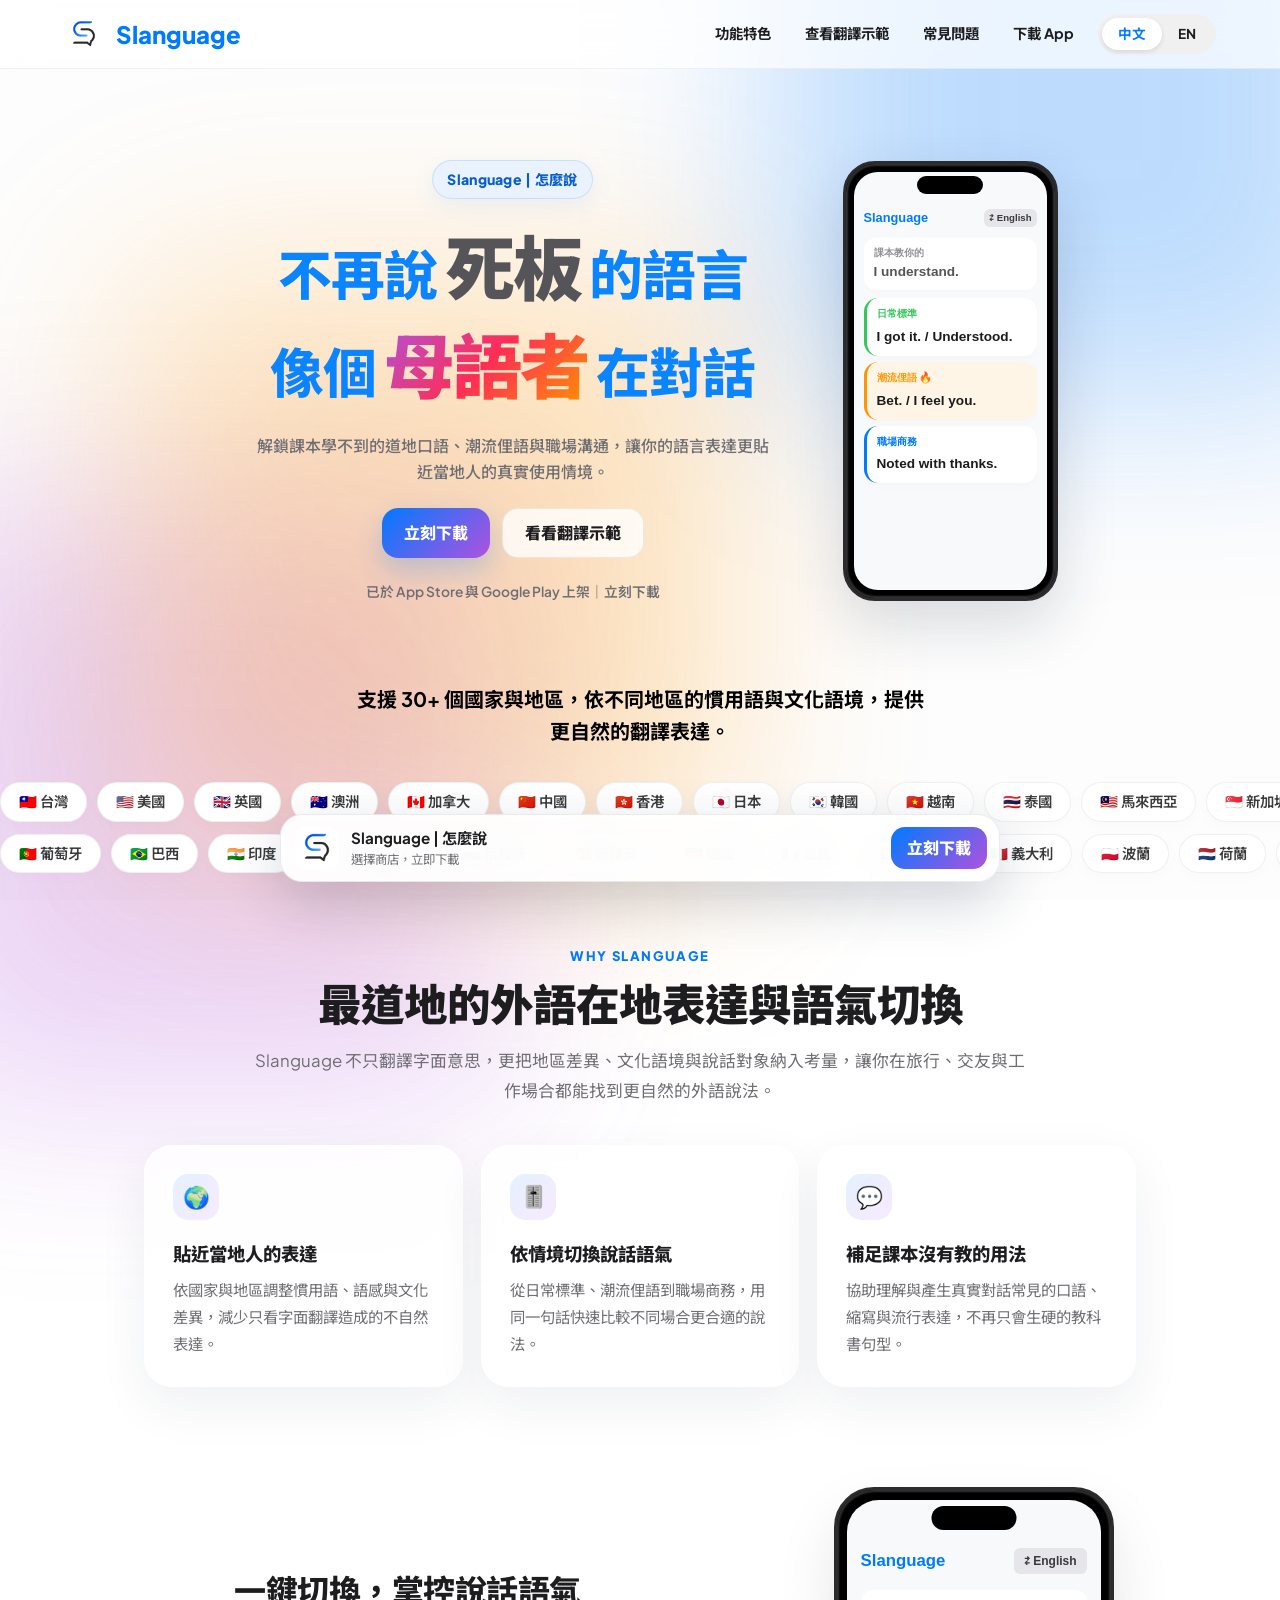
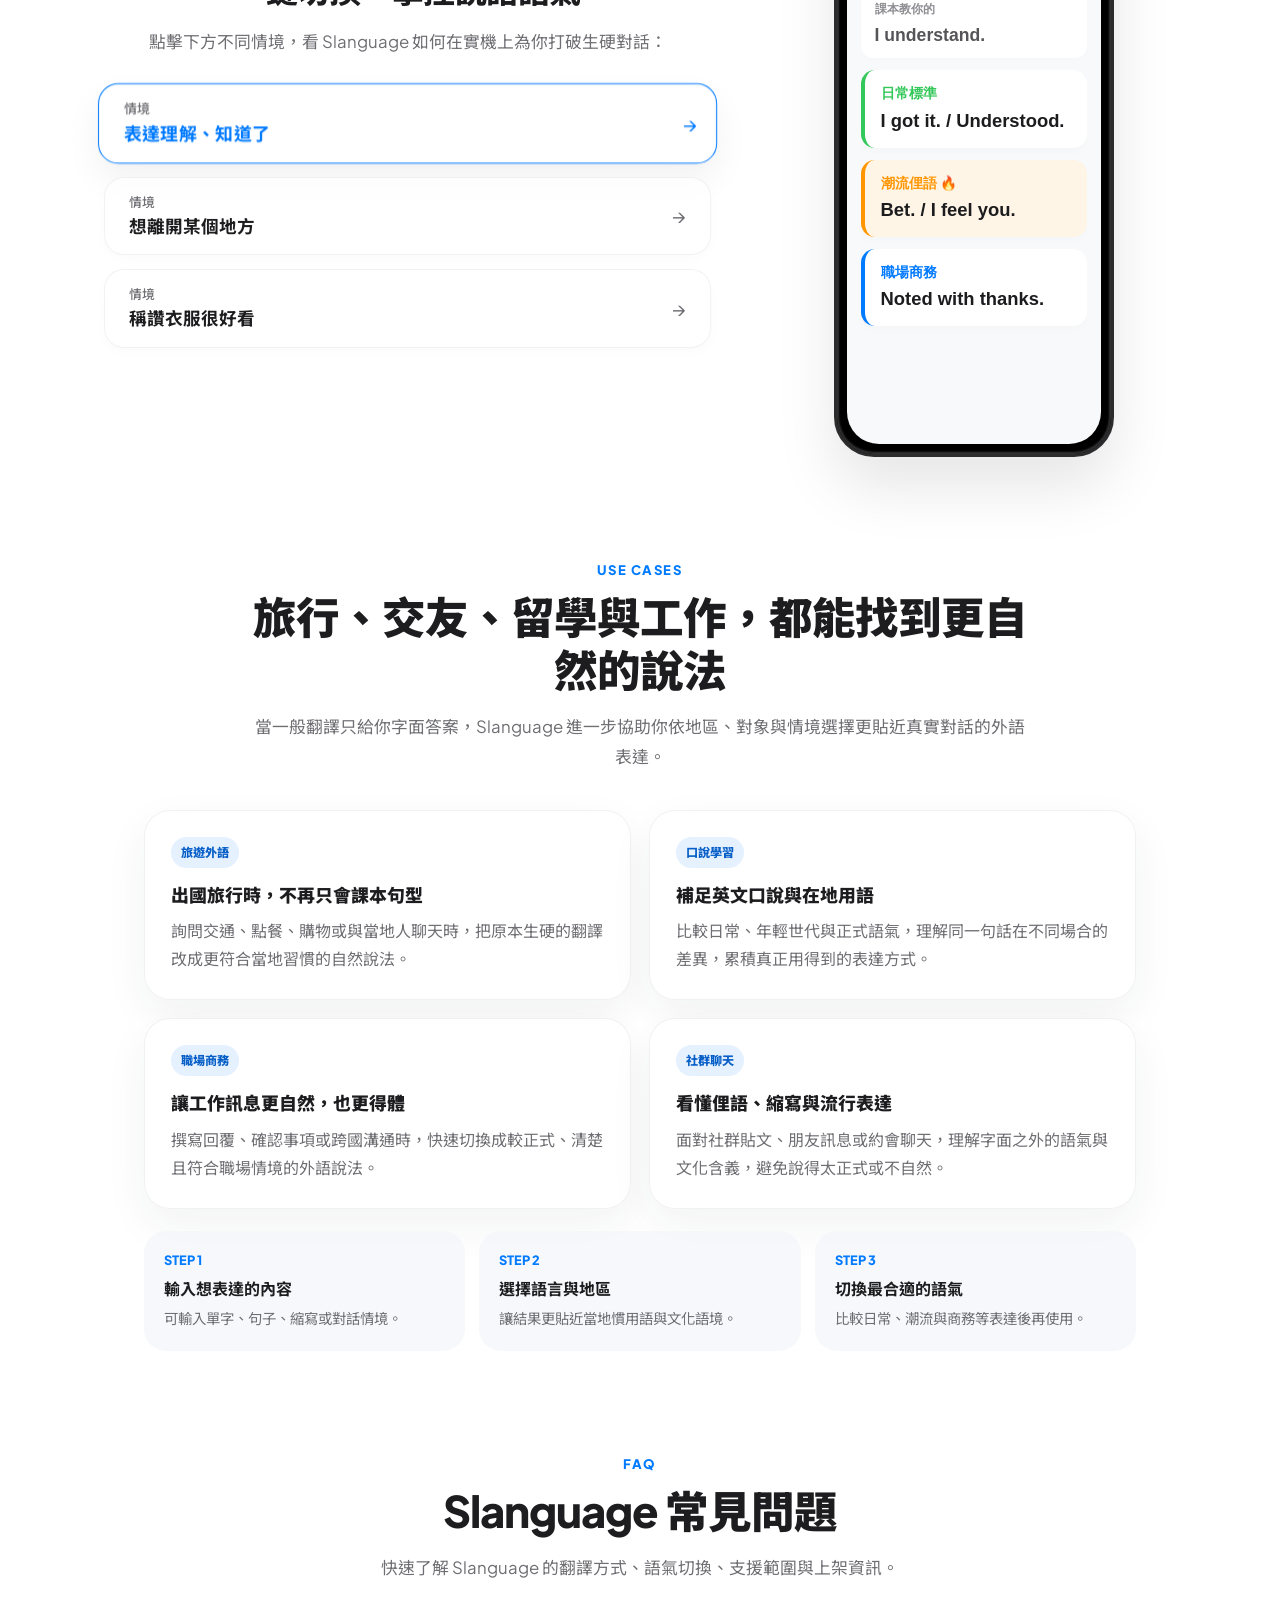
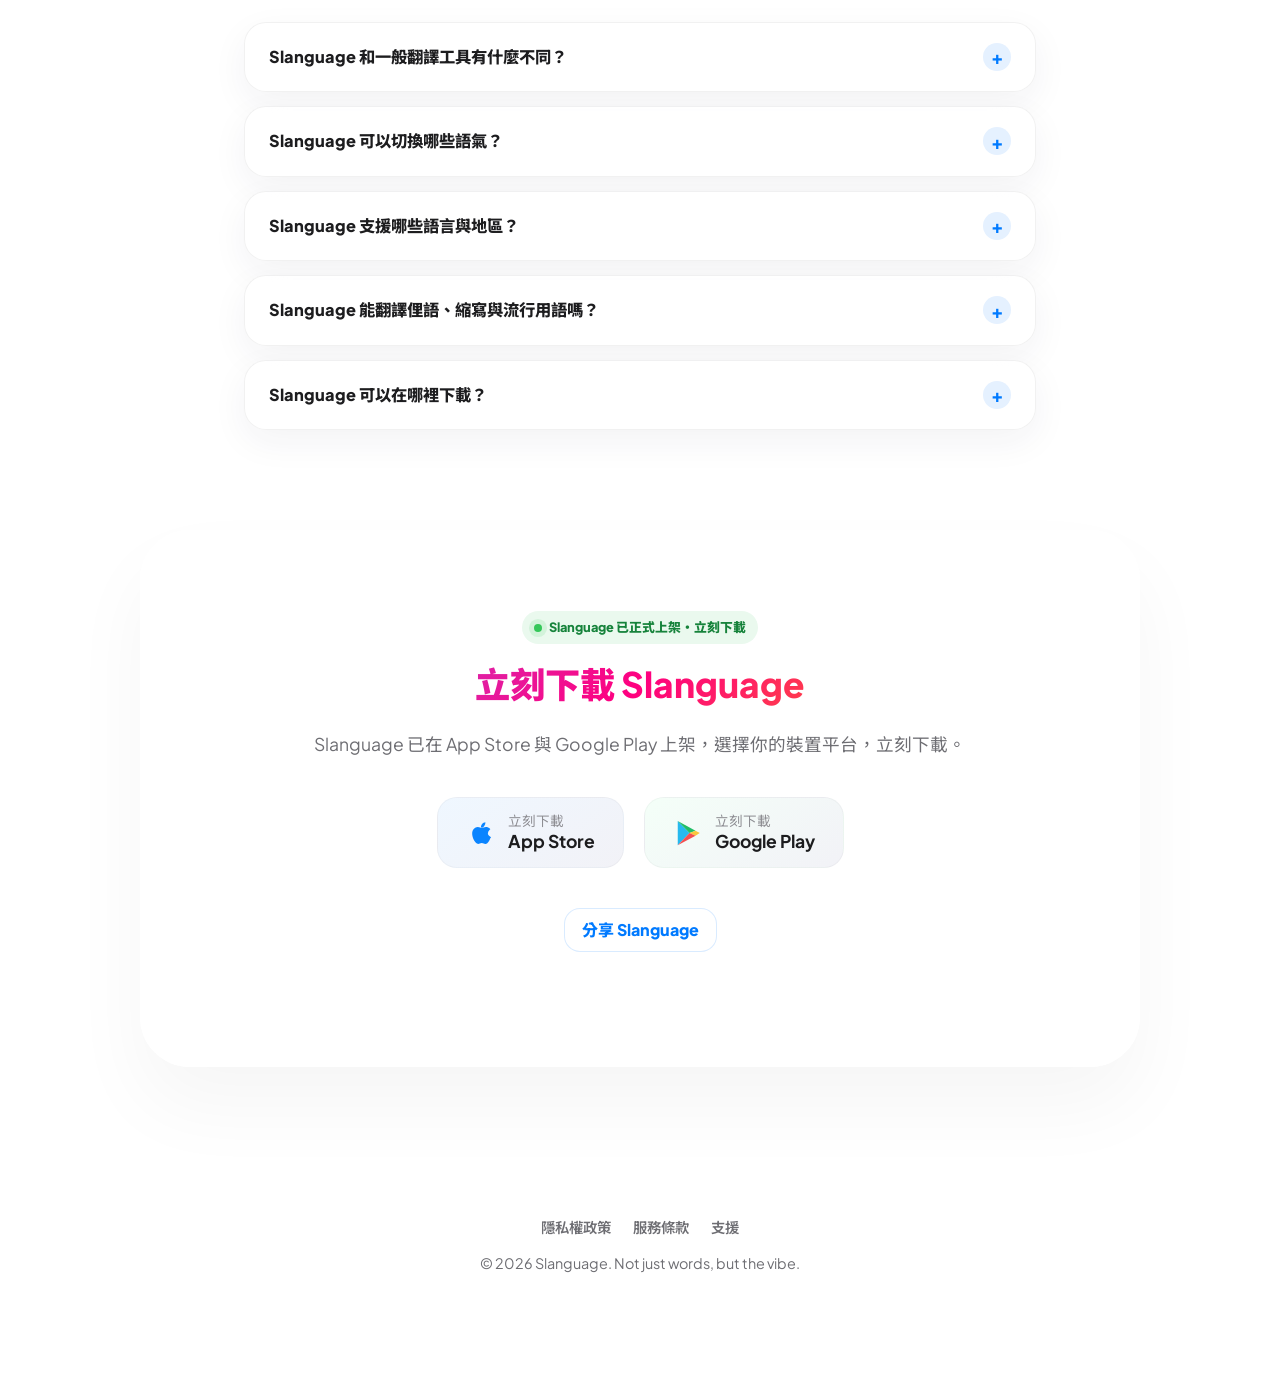
==== commit 786a641e: "Add files via upload" ====
--- a/index.html
+++ b/index.html
@@ -963,7 +963,7 @@
 
     <div class="download-actions">
         <div class="cta-utility">
-            <button type="button" class="share-button" id="share-button" data-track="share">↗ 分享 Slanguage</button>
+            <button type="button" class="share-button" id="share-button" data-track="share">分享 Slanguage</button>
         </div>
         <p id="form-status" class="form-status" role="status" aria-live="polite"></p>
     </div>
@@ -1089,7 +1089,7 @@
             ctaTitle: "立刻下載 Slanguage",
             ctaDescPending: "Slanguage 已在 App Store 與 Google Play 上架，選擇你的裝置平台，立刻下載。",
             ctaDescLive: "Slanguage 已在 App Store 與 Google Play 上架，選擇你的裝置平台，立刻下載。",
-            shareLabel: "↗ 分享 Slanguage",
+            shareLabel: "分享 Slanguage",
             shareSuccess: "網站連結已複製。",
             installPending: "查看下載方式",
             installDownload: "立刻下載",
@@ -1172,7 +1172,7 @@
             ctaTitle: "Download Slanguage Now",
             ctaDescPending: "Slanguage is available now. Choose the App Store for iOS or Google Play for Android and download now.",
             ctaDescLive: "Slanguage is available now. Choose the App Store for iOS or Google Play for Android and download now.",
-            shareLabel: "↗ Share Slanguage",
+            shareLabel: "Share Slanguage",
             shareSuccess: "Website link copied.",
             installPending: "View Stores",
             installDownload: "Download Now",
@@ -1381,13 +1381,11 @@
         const preferred = preferredStore();
         const preferredUrl = validStoreUrl(APP_LINKS[preferred]) ? APP_LINKS[preferred] : (appleLive ? APP_LINKS.appStore : (googleLive ? APP_LINKS.googlePlay : ''));
         const heroCta = document.getElementById('hero-primary-cta');
-        heroCta.href = preferredUrl || '#download';
+        // 首頁主 CTA 永遠帶使用者到站內下載區，由使用者自行選擇商店。
+        heroCta.href = '#download';
         heroCta.innerText = preferredUrl ? t.installDownload : t.heroPrimary;
-        if (preferredUrl) {
-            heroCta.target = '_blank'; heroCta.rel = 'noopener noreferrer';
-        } else {
-            heroCta.removeAttribute('target'); heroCta.removeAttribute('rel');
-        }
+        heroCta.removeAttribute('target');
+        heroCta.removeAttribute('rel');
         document.getElementById('install-primary').innerText = preferredUrl ? t.installDownload : t.installPending;
         document.getElementById('install-subtitle').innerText = anyLive
             ? (lang === 'zh' ? '選擇商店，立即下載' : 'Choose a store and download')
@@ -1446,14 +1444,9 @@
     });
 
     document.getElementById('install-primary').addEventListener('click', () => {
-        const key = preferredStore();
-        const preferredUrl = validStoreUrl(APP_LINKS[key]) ? APP_LINKS[key] : (validStoreUrl(APP_LINKS.appStore) ? APP_LINKS.appStore : APP_LINKS.googlePlay);
-        if (validStoreUrl(preferredUrl)) {
-            window.open(preferredUrl, '_blank', 'noopener,noreferrer');
-        } else {
-            document.getElementById('download').scrollIntoView({ behavior: 'smooth' });
-            // Waitlist removed after launch.
-        }
+        // 固定下載列只捲動到官網下載區；真正的商店選擇交由 iOS / Android 下載按鈕。
+        const behavior = window.matchMedia('(prefers-reduced-motion: reduce)').matches ? 'auto' : 'smooth';
+        document.getElementById('download').scrollIntoView({ behavior, block: 'start' });
     });
 
     document.getElementById('share-button').addEventListener('click', async () => {
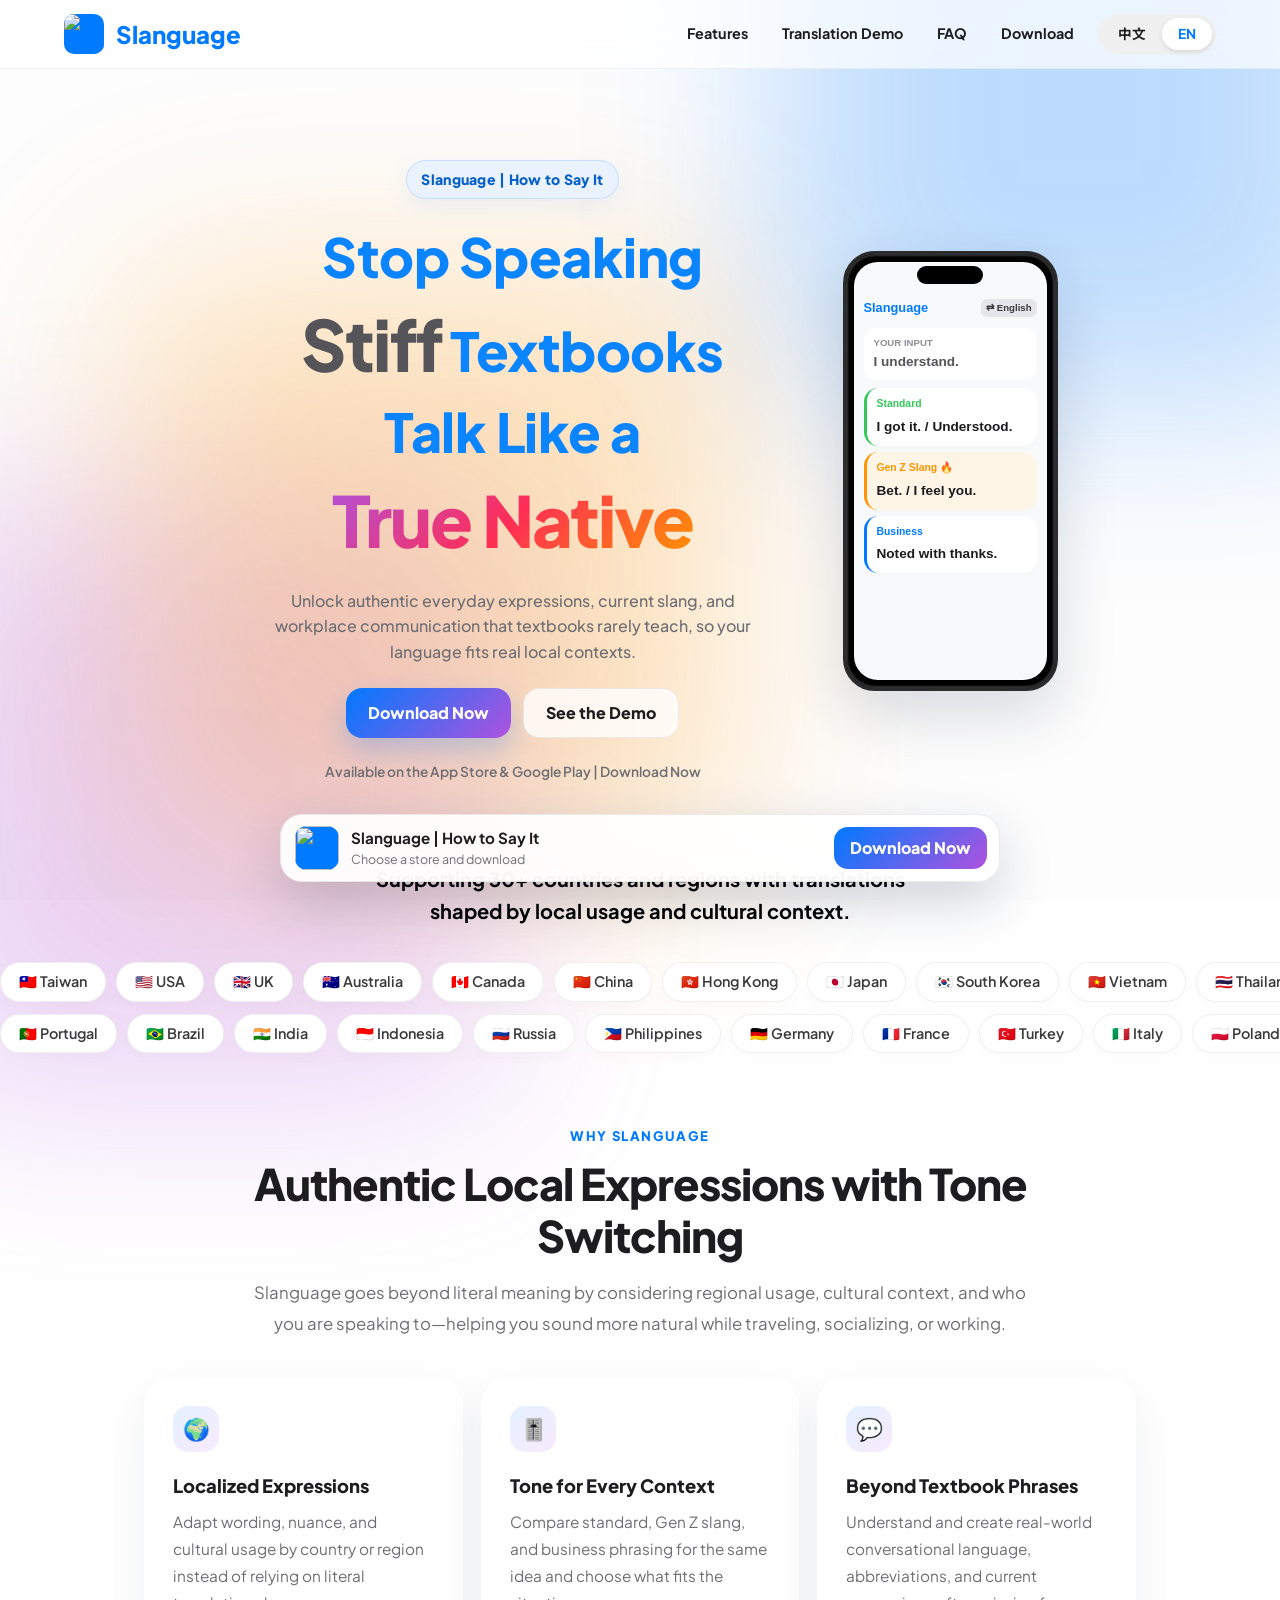
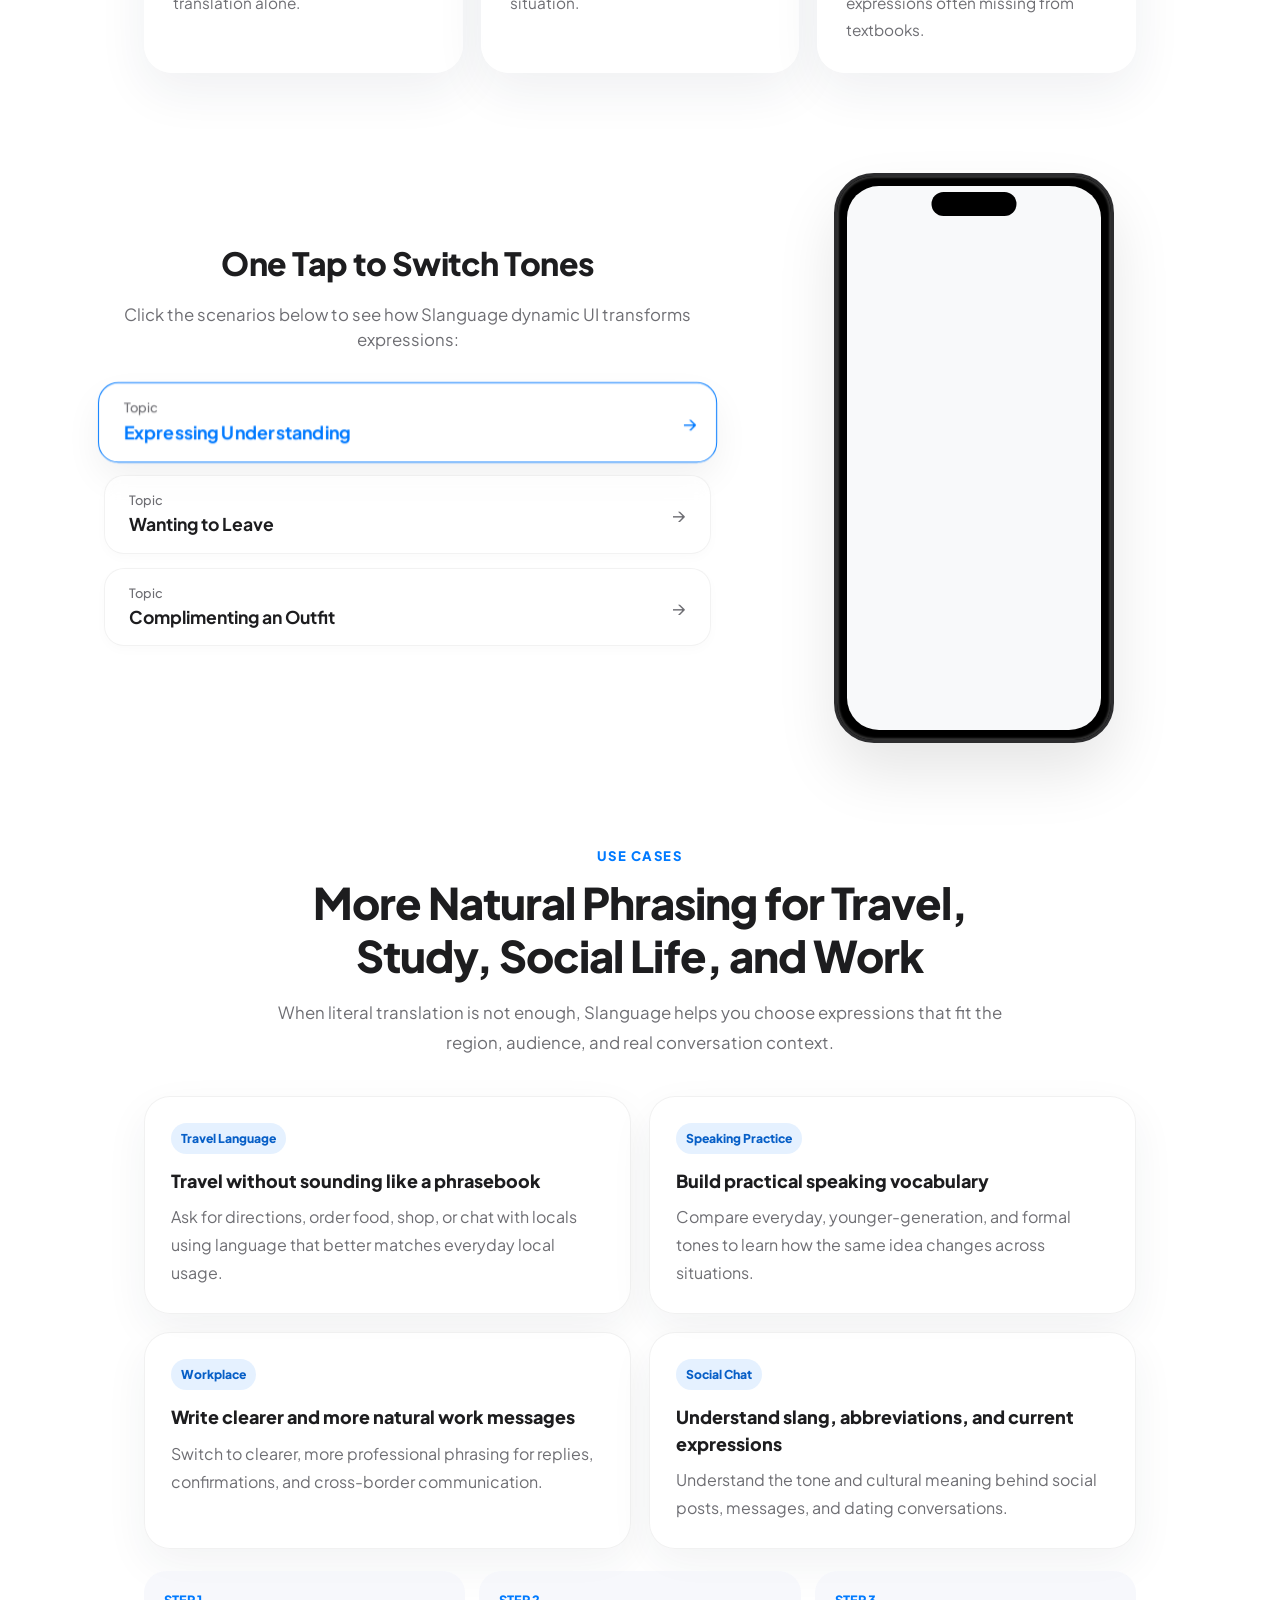
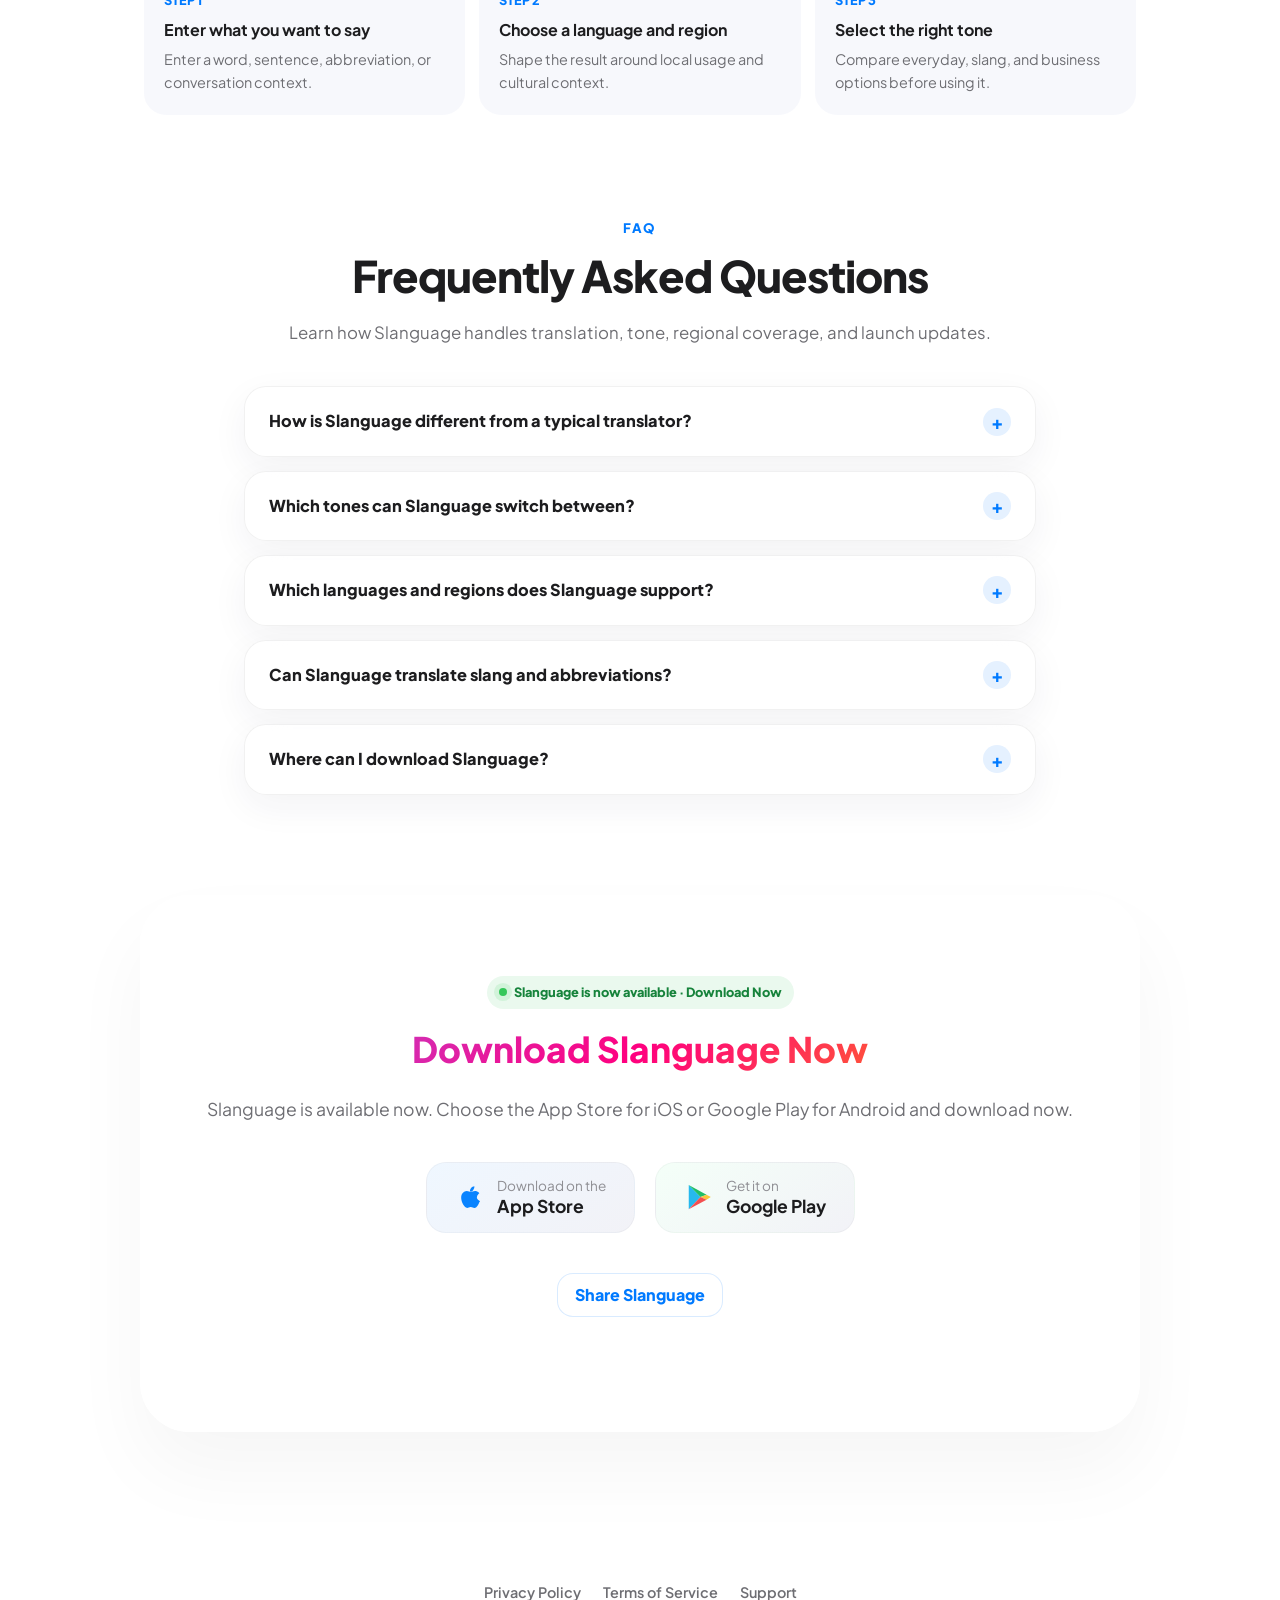
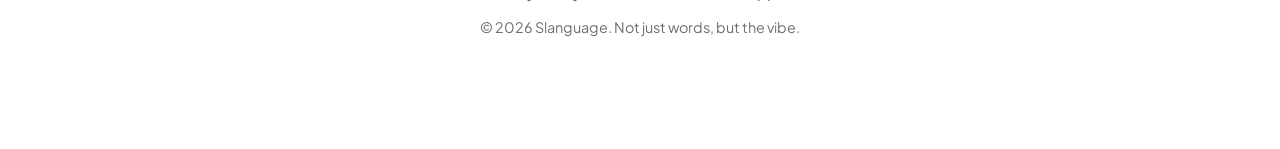
==== commit 98b1605f: "Add files via upload" ====
--- a/index.html
+++ b/index.html
@@ -1,130 +1,135 @@
 <!DOCTYPE html>
 
-<html lang="zh-TW">
+<html lang="en">
 <head>
-    <meta charset="UTF-8">
-    <meta name="viewport" content="width=device-width, initial-scale=1.0">
-
-    <!-- 核心 SEO：首頁名稱固定使用完整品牌關鍵字 -->
-    <title>Slanguage | 怎麼說 - 最道地的外語在地表達與語氣切換</title>
-    <meta name="description" content="Slanguage｜怎麼說，將生硬的課本翻譯轉換成更自然的外語在地表達，並依日常、潮流俚語與職場商務等情境切換語氣，支援 30+ 國家與地區。">
-    <meta name="robots" content="index, follow, max-image-preview:large, max-snippet:-1, max-video-preview:-1">
-    <meta name="googlebot" content="index, follow">
-    <meta name="author" content="SwipeUp Labs">
-    <meta name="application-name" content="Slanguage | 怎麼說">
-    <meta name="theme-color" content="#007AFF">
-    <meta name="format-detection" content="telephone=no">
-    <link rel="canonical" href="https://swipeuplabs.github.io/slanguage-web/">
-    <!-- Google Search Console 使用 HTML 檔案驗證：google5af7e96a235a4b26.html（檔案需放在網站根目錄） -->
-    <!-- App 上架後，JavaScript 會依 App Store 網址自動建立 Apple Smart App Banner。 -->
-
-    <!-- Open Graph / 社群分享 -->
-    <meta property="og:type" content="website">
-    <meta property="og:locale" content="zh_TW">
-    <meta property="og:site_name" content="Slanguage | 怎麼說">
-    <meta property="og:title" content="Slanguage | 怎麼說 - 最道地的外語在地表達與語氣切換">
-    <meta property="og:description" content="把課本式翻譯變成更自然的在地表達，並依日常、潮流俚語與職場商務等情境切換語氣。">
-    <meta property="og:url" content="https://swipeuplabs.github.io/slanguage-web/">
-    <meta property="og:image" content="https://swipeuplabs.github.io/slanguage-web/og-image.png">
-    <meta property="og:image:width" content="1200">
-    <meta property="og:image:height" content="630">
-    <meta property="og:image:alt" content="Slanguage｜怎麼說 — 最道地的外語在地表達與語氣切換">
-    <meta name="twitter:card" content="summary_large_image">
-    <meta name="twitter:title" content="Slanguage | 怎麼說 - 最道地的外語在地表達與語氣切換">
-    <meta name="twitter:description" content="支援 30+ 國家與地區，讓外語表達更自然、更貼近當地使用情境。">
-    <meta name="twitter:image" content="https://swipeuplabs.github.io/slanguage-web/og-image.png">
-
-    <link rel="icon" href="logo.png" type="image/png">
-    <link rel="preconnect" href="https://fonts.googleapis.com">
-    <link rel="preconnect" href="https://fonts.gstatic.com" crossorigin>
-    <link href="https://fonts.googleapis.com/css2?family=Plus+Jakarta+Sans:wght@400;600;700;800;900&family=Noto+Sans+TC:wght@400;500;700;900&display=swap" rel="stylesheet">
-
-    <!-- 搜尋引擎結構化資料：內容必須與頁面上看得到的文字一致 -->
-    <script type="application/ld+json">
+<meta charset="utf-8"/>
+<meta content="width=device-width, initial-scale=1.0" name="viewport"/>
+<!-- 核心 SEO：首頁名稱固定使用完整品牌關鍵字 -->
+<title>Slanguage | Speak Like a Native - Local Expressions &amp; Tone Switching</title>
+<meta content="Translate naturally with Slanguage. Explore local expressions, Gen Z slang, business tone and regional language usage. Download for iOS and Android." name="description"/>
+<meta content="index, follow, max-image-preview:large, max-snippet:-1, max-video-preview:-1" name="robots"/>
+<meta content="index, follow" name="googlebot"/>
+<meta content="SwipeUp Labs" name="author"/>
+<meta content="Slanguage" name="application-name"/>
+<meta content="#007AFF" name="theme-color"/>
+<meta content="telephone=no" name="format-detection"/>
+<link href="https://swipeuplabs.github.io/slanguage-web/" rel="canonical"/><link href="https://swipeuplabs.github.io/slanguage-web/" hreflang="x-default" rel="alternate"/><link href="https://swipeuplabs.github.io/slanguage-web/zh-tw/" hreflang="zh-TW" rel="alternate"/><link href="https://swipeuplabs.github.io/slanguage-web/" hreflang="en" rel="alternate"/>
+<!-- Google Search Console 使用 HTML 檔案驗證：google5af7e96a235a4b26.html（檔案需放在網站根目錄） -->
+<!-- App 上架後，JavaScript 會依 App Store 網址自動建立 Apple Smart App Banner。 -->
+<!-- Open Graph / 社群分享 -->
+<meta content="website" property="og:type"/>
+<meta content="en_US" property="og:locale"/>
+<meta content="Slanguage" property="og:site_name"/>
+<meta content="Slanguage | Speak Like a Native - Local Expressions &amp; Tone Switching" property="og:title"/>
+<meta content="Speak like a native with authentic local expressions, slang, and tone switching. Download Slanguage for iOS and Android." property="og:description"/>
+<meta content="https://swipeuplabs.github.io/slanguage-web/" property="og:url"/>
+<meta content="https://swipeuplabs.github.io/slanguage-web/og-image.png" property="og:image"/>
+<meta content="1200" property="og:image:width"/>
+<meta content="630" property="og:image:height"/>
+<meta content="Slanguage｜怎麼說 — 最道地的外語在地表達與語氣切換" property="og:image:alt"/>
+<meta content="summary_large_image" name="twitter:card"/>
+<meta content="Slanguage | Speak Like a Native - Local Expressions &amp; Tone Switching" name="twitter:title"/>
+<meta content="Speak like a native with authentic local expressions, slang, and tone switching. Download Slanguage for iOS and Android." name="twitter:description"/>
+<meta content="https://swipeuplabs.github.io/slanguage-web/og-image.png" name="twitter:image"/>
+<link href="/slanguage-web/logo.png" rel="icon" type="image/png"/>
+<link href="https://fonts.googleapis.com" rel="preconnect"/>
+<link crossorigin="" href="https://fonts.gstatic.com" rel="preconnect"/>
+<link href="https://fonts.googleapis.com/css2?family=Plus+Jakarta+Sans:wght@400;600;700;800;900&amp;family=Noto+Sans+TC:wght@400;500;700;900&amp;display=swap" rel="stylesheet"/>
+<!-- 搜尋引擎結構化資料：內容必須與頁面上看得到的文字一致 -->
+<script type="application/ld+json">{
+  "@context": "https://schema.org",
+  "@graph": [
     {
-      "@context": "https://schema.org",
-      "@graph": [
+      "@type": "Organization",
+      "@id": "https://swipeuplabs.github.io/slanguage-web/#organization",
+      "name": "SwipeUp Labs",
+      "brand": {
+        "@type": "Brand",
+        "name": "Slanguage | 怎麼說"
+      },
+      "logo": "https://swipeuplabs.github.io/slanguage-web/logo.png",
+      "url": "https://swipeuplabs.github.io/slanguage-web/"
+    },
+    {
+      "@type": "WebSite",
+      "@id": "https://swipeuplabs.github.io/slanguage-web/#website",
+      "name": "Slanguage | Speak Like a Native",
+      "alternateName": [
+        "Slanguage",
+        "怎麼說"
+      ],
+      "url": "https://swipeuplabs.github.io/slanguage-web/",
+      "inLanguage": "en",
+      "publisher": {
+        "@id": "https://swipeuplabs.github.io/slanguage-web/#organization"
+      }
+    },
+    {
+      "@type": "SoftwareApplication",
+      "@id": "https://swipeuplabs.github.io/slanguage-web/#slanguage-app",
+      "name": "Slanguage",
+      "alternateName": "Slanguage",
+      "applicationCategory": "UtilitiesApplication",
+      "operatingSystem": "iOS, Android",
+      "inLanguage": "en",
+      "description": "將生硬的課本翻譯轉換成更自然的外語在地表達，並依日常、潮流俚語與職場商務等情境切換語氣，支援 30+ 國家與地區。",
+      "url": "https://swipeuplabs.github.io/slanguage-web/",
+      "publisher": {
+        "@id": "https://swipeuplabs.github.io/slanguage-web/#organization"
+      },
+      "downloadUrl": [
+        "https://apps.apple.com/tw/app/slanguage-speak-like-a-native/id6783364234",
+        "https://play.google.com/store/apps/details?id=com.swipeuplabs.slanguage"
+      ]
+    },
+    {
+      "@type": "FAQPage",
+      "mainEntity": [
         {
-          "@type": "Organization",
-          "@id": "https://swipeuplabs.github.io/slanguage-web/#organization",
-          "name": "SwipeUp Labs",
-          "brand": {
-            "@type": "Brand",
-            "name": "Slanguage | 怎麼說"
-          },
-          "logo": "https://swipeuplabs.github.io/slanguage-web/logo.png",
-          "url": "https://swipeuplabs.github.io/slanguage-web/"
+          "@type": "Question",
+          "name": "How is Slanguage different from a typical translator?",
+          "acceptedAnswer": {
+            "@type": "Answer",
+            "text": "Typical translators focus mainly on literal accuracy. Slanguage also considers real usage, regional differences, and speaking tone to turn stiff sentences into more natural local expressions."
+          }
         },
         {
-          "@type": "WebSite",
-          "@id": "https://swipeuplabs.github.io/slanguage-web/#website",
-          "name": "Slanguage | 怎麼說",
-          "alternateName": ["Slanguage", "怎麼說"],
-          "url": "https://swipeuplabs.github.io/slanguage-web/",
-          "inLanguage": ["zh-TW", "en"],
-          "publisher": { "@id": "https://swipeuplabs.github.io/slanguage-web/#organization" }
+          "@type": "Question",
+          "name": "Which tones can Slanguage switch between?",
+          "acceptedAnswer": {
+            "@type": "Answer",
+            "text": "Depending on the context, you can compare standard everyday, Gen Z slang, and business expressions and choose wording that better fits the audience and situation."
+          }
         },
         {
-          "@type": "SoftwareApplication",
-          "@id": "https://swipeuplabs.github.io/slanguage-web/#slanguage-app",
-          "name": "Slanguage | 怎麼說",
-          "alternateName": "Slanguage",
-          "applicationCategory": "UtilitiesApplication",
-          "operatingSystem": "iOS, Android",
-          "inLanguage": ["zh-TW", "en"],
-          "description": "將生硬的課本翻譯轉換成更自然的外語在地表達，並依日常、潮流俚語與職場商務等情境切換語氣，支援 30+ 國家與地區。",
-          "url": "https://swipeuplabs.github.io/slanguage-web/",
-          "publisher": { "@id": "https://swipeuplabs.github.io/slanguage-web/#organization" }
+          "@type": "Question",
+          "name": "Which languages and regions does Slanguage support?",
+          "acceptedAnswer": {
+            "@type": "Answer",
+            "text": "Slanguage is planned to support 30+ countries and regions, with results adapted to regional usage, culture, and communication style."
+          }
         },
         {
-          "@type": "FAQPage",
-          "mainEntity": [
-            {
-              "@type": "Question",
-              "name": "Slanguage 和一般翻譯工具有什麼不同？",
-              "acceptedAnswer": {
-                "@type": "Answer",
-                "text": "一般翻譯工具多半著重字面正確，Slanguage 更重視實際使用情境、地區差異與說話語氣，協助你把生硬句子改成更自然的在地表達。"
-              }
-            },
-            {
-              "@type": "Question",
-              "name": "Slanguage 可以切換哪些語氣？",
-              "acceptedAnswer": {
-                "@type": "Answer",
-                "text": "你可以依情境查看日常標準、潮流俚語、職場商務等不同表達方式，選擇更符合對象與場合的說法。"
-              }
-            },
-            {
-              "@type": "Question",
-              "name": "Slanguage 支援哪些語言與地區？",
-              "acceptedAnswer": {
-                "@type": "Answer",
-                "text": "Slanguage 規劃支援 30+ 個國家與地區，並依不同地區的慣用語、文化與表達方式提供更貼近當地人的翻譯結果。"
-              }
-            },
-            {
-              "@type": "Question",
-              "name": "Slanguage 能翻譯俚語、縮寫與流行用語嗎？",
-              "acceptedAnswer": {
-                "@type": "Answer",
-                "text": "Slanguage 的目標正是協助理解與產生課本較少收錄的口語、俚語與流行表達；實際結果仍會依輸入內容、語境與支援範圍而異。"
-              }
-            },
-            {
-              "@type": "Question",
-              "name": "Slanguage 可以在哪裡下載？",
-              "acceptedAnswer": {
-                "@type": "Answer",
-                "text": "Slanguage 已正式在 App Store（iOS）與 Google Play（Android）上架。點擊本頁的商店按鈕即可立刻下載。"
-              }
-            }
-          ]
+          "@type": "Question",
+          "name": "Can Slanguage translate slang and abbreviations?",
+          "acceptedAnswer": {
+            "@type": "Answer",
+            "text": "Slanguage is designed to help with conversational language, slang, abbreviations, and current expressions that textbooks may not cover. Results can vary by input, context, and supported scope."
+          }
+        },
+        {
+          "@type": "Question",
+          "name": "Where can I download Slanguage?",
+          "acceptedAnswer": {
+            "@type": "Answer",
+            "text": "Slanguage is available on the App Store for iOS and Google Play for Android. Use the store links on this page to download it now."
+          }
         }
       ]
     }
-    </script>
-    <style>
+  ]
+}</script>
+<style>
         :root {
             --primary: #007AFF;
             --primary-light: #E5F1FF;
@@ -228,6 +233,7 @@
         padding: 6px 16px; border-radius: 50px; border: 0; background: transparent;
         font-size: 0.85rem; font-weight: 700; cursor: pointer; transition: 0.3s;
     }
+    .lang-btn { color: var(--text-main); text-decoration: none; display: inline-flex; align-items: center; justify-content: center; }
     .lang-btn.active { background: white; color: var(--primary); box-shadow: 0 2px 5px rgba(0,0,0,0.1); }
 
     /* --- Hero Section --- */
@@ -728,284 +734,248 @@
         *, *::before, *::after { animation-duration: 0.01ms !important; animation-iteration-count: 1 !important; transition-duration: 0.01ms !important; }
     }
 </style>
-
 </head>
 <body>
-
-<a class="skip-link" href="#main-content">跳到主要內容</a>
-
-<div class="bg-wrapper" aria-hidden="true">
-    <div class="blob blob-1"></div>
-    <div class="blob blob-2"></div>
-    <div class="blob blob-3"></div>
-</div>
-
-<nav class="site-nav" aria-label="主要導覽">
-    <div class="nav-inner">
-        <a href="#top" class="logo" aria-label="Slanguage 首頁">
-            <img src="logo.png" alt="Slanguage App 圖示" width="40" height="40" onerror="this.style.background='#007AFF'"> 
+<a class="skip-link" href="#main-content">Skip to main content</a>
+<div aria-hidden="true" class="bg-wrapper">
+<div class="blob blob-1"></div>
+<div class="blob blob-2"></div>
+<div class="blob blob-3"></div>
+</div>
+<nav aria-label="Main navigation" class="site-nav">
+<div class="nav-inner">
+<a aria-label="Slanguage home" class="logo" href="#top">
+<img alt="Slanguage app icon" height="40" onerror="this.style.background='#007AFF'" src="/slanguage-web/logo.png" width="40"/> 
             Slanguage
         </a>
-        <div class="nav-actions">
-            <a href="#features" class="nav-link" id="nav-features">功能特色</a>
-            <a href="#comparison" class="nav-link" id="nav-demo">查看翻譯示範</a>
-            <a href="#faq" class="nav-link" id="nav-faq">常見問題</a>
-            <a href="#download" class="nav-link" id="nav-download">下載 App</a>
-            <div class="lang-switch" role="group" aria-label="切換網站語言">
-                <button type="button" id="btn-zh" class="lang-btn active" onclick="setLang('zh')" aria-pressed="true">中文</button>
-                <button type="button" id="btn-en" class="lang-btn" onclick="setLang('en')" aria-pressed="false">EN</button>
-            </div>
-        </div>
-    </div>
+<div class="nav-actions">
+<a class="nav-link" href="#features" id="nav-features">Features</a>
+<a class="nav-link" href="#comparison" id="nav-demo">Translation Demo</a>
+<a class="nav-link" href="#faq" id="nav-faq">FAQ</a>
+<a class="nav-link" href="#download" id="nav-download">Download</a>
+<div aria-label="Language" class="lang-switch" role="group"><a class="lang-btn" href="https://swipeuplabs.github.io/slanguage-web/zh-tw/" lang="zh-TW">中文</a><a aria-current="page" class="lang-btn active" href="https://swipeuplabs.github.io/slanguage-web/" lang="en">EN</a></div>
+</div>
+</div>
 </nav>
-
 <main id="main-content">
 <section class="hero" id="top">
-    <div class="hero-left">
-        <p class="hero-kicker" id="hero-kicker">Slanguage | 怎麼說</p>
-        <h1 id="h-title">
-            <span class="title-line">不再說 <span class="text-stiff">死板</span> 的語言</span>
-            <span class="title-line">像個 <span class="text-native">母語者</span> 在對話</span>
-        </h1>
-        <p class="hero-subtitle" id="h-sub-elements">解鎖課本學不到的道地口語、潮流俚語與職場溝通，讓你的語言表達更貼近當地人的真實使用情境。</p>
-        <div class="hero-actions">
-            <a class="primary-cta" id="hero-primary-cta" href="#download" data-track="hero_primary">立刻下載 App</a>
-            <a class="secondary-cta" id="hero-secondary-cta" href="#comparison" data-track="hero_demo">看看翻譯示範</a>
-        </div>
-        <p class="hero-proof" id="hero-proof">已於 App Store 與 Google Play 上架｜立刻下載</p>
-    </div>
-    <div class="hero-right">
-        <div class="phone-mockup hero-phone">
-            <div class="dynamic-island"></div>
-            <div class="phone-screen">
-                <div class="app-header">
-                    <span class="app-logo-text">Slanguage</span>
-                    <span class="app-lang-badge">⇄ English</span>
-                </div>
-                <div class="app-input-card">
-                    <span class="app-input-tag" id="hero-input-tag" style="font-weight: 700; color: #8e8e93; text-transform: uppercase; display:block; font-size: 0.6rem; margin-bottom: 2px;">課本教你的</span>
-                    <div class="app-card-text">I understand.</div>
-                </div>
-                <div class="app-output-container">
-                    <div class="app-output-item" style="border-left-color: var(--color-standard)">
-                        <span class="app-out-title" style="color: var(--color-standard)" id="hero-lbl-standard">日常標準</span>
-                        <span class="app-out-phrase">I got it. / Understood.</span>
-                    </div>
-                    <div class="app-output-item" style="border-left-color: var(--color-genz); background: var(--color-genz-bg);">
-                        <span class="app-out-title" style="color: var(--color-genz)" id="hero-lbl-genz">潮流俚語 🔥</span>
-                        <span class="app-out-phrase">Bet. / I feel you.</span>
-                    </div>
-                    <div class="app-output-item" style="border-left-color: var(--color-business)">
-                        <span class="app-out-title" style="color: var(--color-business)" id="hero-lbl-business">職場商務</span>
-                        <span class="app-out-phrase">Noted with thanks.</span>
-                    </div>
-                </div>
-            </div>
-        </div>
-    </div>
+<div class="hero-left">
+<p class="hero-kicker" id="hero-kicker">Slanguage | How to Say It</p>
+<h1 id="h-title">
+<span class="title-line">Stop Speaking</span>
+<span class="title-line"><span class="text-stiff">Stiff</span> Textbooks</span>
+<span class="title-line">Talk Like a</span>
+<span class="title-line"><span class="text-native">True Native</span></span>
+</h1>
+<p class="hero-subtitle" id="h-sub-elements">Unlock authentic everyday expressions, current slang, and workplace communication that textbooks rarely teach, so your language fits real local contexts.</p>
+<div class="hero-actions">
+<a class="primary-cta" data-track="hero_primary" href="#download" id="hero-primary-cta">Download Now</a>
+<a class="secondary-cta" data-track="hero_demo" href="#comparison" id="hero-secondary-cta">See the Demo</a>
+</div>
+<p class="hero-proof" id="hero-proof">Available on the App Store &amp; Google Play | Download Now</p>
+</div>
+<div class="hero-right">
+<div class="phone-mockup hero-phone">
+<div class="dynamic-island"></div>
+<div class="phone-screen">
+<div class="app-header">
+<span class="app-logo-text">Slanguage</span>
+<span class="app-lang-badge">⇄ English</span>
+</div>
+<div class="app-input-card">
+<span class="app-input-tag" id="hero-input-tag" style="font-weight: 700; color: #8e8e93; text-transform: uppercase; display:block; font-size: 0.6rem; margin-bottom: 2px;">Your Input</span>
+<div class="app-card-text">I understand.</div>
+</div>
+<div class="app-output-container">
+<div class="app-output-item" style="border-left-color: var(--color-standard)">
+<span class="app-out-title" id="hero-lbl-standard" style="color: var(--color-standard)">Standard</span>
+<span class="app-out-phrase">I got it. / Understood.</span>
+</div>
+<div class="app-output-item" style="border-left-color: var(--color-genz); background: var(--color-genz-bg);">
+<span class="app-out-title" id="hero-lbl-genz" style="color: var(--color-genz)">Gen Z Slang 🔥</span>
+<span class="app-out-phrase">Bet. / I feel you.</span>
+</div>
+<div class="app-output-item" style="border-left-color: var(--color-business)">
+<span class="app-out-title" id="hero-lbl-business" style="color: var(--color-business)">Business</span>
+<span class="app-out-phrase">Noted with thanks.</span>
+</div>
+</div>
+</div>
+</div>
+</div>
 </section>
-
 <div class="lang-wall-wrapper">
-    <p class="lang-wall-desc" id="h-desc">支援 30+ 個國家與地區，依不同地區的慣用語與文化語境，提供更自然的翻譯表達。</p>
-    <div class="marquee-container" id="marquee-container">
-        </div>
-</div>
-
-<section class="content-section" id="features" aria-labelledby="about-title">
-    <div class="section-heading">
-        <span class="section-eyebrow" id="about-eyebrow">WHY SLANGUAGE</span>
-        <h2 id="about-title">最道地的外語在地表達與語氣切換</h2>
-        <p id="about-desc">Slanguage 不只翻譯字面意思，更把地區差異、文化語境與說話對象納入考量，讓你在旅行、交友與工作場合都能找到更自然的外語說法。</p>
-    </div>
-    <div class="feature-grid">
-        <article class="feature-card">
-            <div class="feature-icon" aria-hidden="true">🌍</div>
-            <h3 id="feature-title-1">貼近當地人的表達</h3>
-            <p id="feature-desc-1">依國家與地區調整慣用語、語感與文化差異，減少只看字面翻譯造成的不自然表達。</p>
-        </article>
-        <article class="feature-card">
-            <div class="feature-icon" aria-hidden="true">🎚️</div>
-            <h3 id="feature-title-2">依情境切換說話語氣</h3>
-            <p id="feature-desc-2">從日常標準、潮流俚語到職場商務，用同一句話快速比較不同場合更合適的說法。</p>
-        </article>
-        <article class="feature-card">
-            <div class="feature-icon" aria-hidden="true">💬</div>
-            <h3 id="feature-title-3">補足課本沒有教的用法</h3>
-            <p id="feature-desc-3">協助理解與產生真實對話常見的口語、縮寫與流行表達，不再只會生硬的教科書句型。</p>
-        </article>
-    </div>
+<p class="lang-wall-desc" id="h-desc">Supporting 30+ countries and regions with translations shaped by local usage and cultural context.</p>
+<div class="marquee-container" id="marquee-container"><div class="marquee-row to-left"><div class="marquee-content"><span class="lang-tag">🇹🇼 Taiwan</span><span class="lang-tag">🇺🇸 USA</span><span class="lang-tag">🇬🇧 UK</span><span class="lang-tag">🇦🇺 Australia</span><span class="lang-tag">🇨🇦 Canada</span><span class="lang-tag">🇨🇳 China</span><span class="lang-tag">🇭🇰 Hong Kong</span><span class="lang-tag">🇯🇵 Japan</span><span class="lang-tag">🇰🇷 South Korea</span><span class="lang-tag">🇻🇳 Vietnam</span><span class="lang-tag">🇹🇭 Thailand</span><span class="lang-tag">🇲🇾 Malaysia</span><span class="lang-tag">🇸🇬 Singapore</span><span class="lang-tag">🇪🇸 Spain</span><span class="lang-tag">🇲🇽 Mexico</span><span class="lang-tag">🇦🇪 UAE</span><span class="lang-tag">🇲🇦 Morocco</span></div><div aria-hidden="true" class="marquee-content"><span class="lang-tag">🇹🇼 Taiwan</span><span class="lang-tag">🇺🇸 USA</span><span class="lang-tag">🇬🇧 UK</span><span class="lang-tag">🇦🇺 Australia</span><span class="lang-tag">🇨🇦 Canada</span><span class="lang-tag">🇨🇳 China</span><span class="lang-tag">🇭🇰 Hong Kong</span><span class="lang-tag">🇯🇵 Japan</span><span class="lang-tag">🇰🇷 South Korea</span><span class="lang-tag">🇻🇳 Vietnam</span><span class="lang-tag">🇹🇭 Thailand</span><span class="lang-tag">🇲🇾 Malaysia</span><span class="lang-tag">🇸🇬 Singapore</span><span class="lang-tag">🇪🇸 Spain</span><span class="lang-tag">🇲🇽 Mexico</span><span class="lang-tag">🇦🇪 UAE</span><span class="lang-tag">🇲🇦 Morocco</span></div></div><div class="marquee-row to-right"><div class="marquee-content"><span class="lang-tag">🇵🇹 Portugal</span><span class="lang-tag">🇧🇷 Brazil</span><span class="lang-tag">🇮🇳 India</span><span class="lang-tag">🇮🇩 Indonesia</span><span class="lang-tag">🇷🇺 Russia</span><span class="lang-tag">🇵🇭 Philippines</span><span class="lang-tag">🇩🇪 Germany</span><span class="lang-tag">🇫🇷 France</span><span class="lang-tag">🇹🇷 Turkey</span><span class="lang-tag">🇮🇹 Italy</span><span class="lang-tag">🇵🇱 Poland</span><span class="lang-tag">🇳🇱 Netherlands</span><span class="lang-tag">🇬🇷 Greece</span><span class="lang-tag">🇨🇿 Czechia</span><span class="lang-tag">🇸🇪 Sweden</span><span class="lang-tag">🇳🇴 Norway</span></div><div aria-hidden="true" class="marquee-content"><span class="lang-tag">🇵🇹 Portugal</span><span class="lang-tag">🇧🇷 Brazil</span><span class="lang-tag">🇮🇳 India</span><span class="lang-tag">🇮🇩 Indonesia</span><span class="lang-tag">🇷🇺 Russia</span><span class="lang-tag">🇵🇭 Philippines</span><span class="lang-tag">🇩🇪 Germany</span><span class="lang-tag">🇫🇷 France</span><span class="lang-tag">🇹🇷 Turkey</span><span class="lang-tag">🇮🇹 Italy</span><span class="lang-tag">🇵🇱 Poland</span><span class="lang-tag">🇳🇱 Netherlands</span><span class="lang-tag">🇬🇷 Greece</span><span class="lang-tag">🇨🇿 Czechia</span><span class="lang-tag">🇸🇪 Sweden</span><span class="lang-tag">🇳🇴 Norway</span></div></div></div>
+</div>
+<section aria-labelledby="about-title" class="content-section" id="features">
+<div class="section-heading">
+<span class="section-eyebrow" id="about-eyebrow">WHY SLANGUAGE</span>
+<h2 id="about-title">Authentic Local Expressions with Tone Switching</h2>
+<p id="about-desc">Slanguage goes beyond literal meaning by considering regional usage, cultural context, and who you are speaking to—helping you sound more natural while traveling, socializing, or working.</p>
+</div>
+<div class="feature-grid">
+<article class="feature-card">
+<div aria-hidden="true" class="feature-icon">🌍</div>
+<h3 id="feature-title-1">Localized Expressions</h3>
+<p id="feature-desc-1">Adapt wording, nuance, and cultural usage by country or region instead of relying on literal translation alone.</p>
+</article>
+<article class="feature-card">
+<div aria-hidden="true" class="feature-icon">🎚️</div>
+<h3 id="feature-title-2">Tone for Every Context</h3>
+<p id="feature-desc-2">Compare standard, Gen Z slang, and business phrasing for the same idea and choose what fits the situation.</p>
+</article>
+<article class="feature-card">
+<div aria-hidden="true" class="feature-icon">💬</div>
+<h3 id="feature-title-3">Beyond Textbook Phrases</h3>
+<p id="feature-desc-3">Understand and create real-world conversational language, abbreviations, and current expressions often missing from textbooks.</p>
+</article>
+</div>
 </section>
-
 <section class="comparison-container" id="comparison">
-    <div class="comp-left">
-        <h2 id="comp-title">一鍵切換，掌控說話語氣</h2>
-        <p class="subtitle" id="comp-subtitle">點擊下方不同情境，看 Slanguage 如何在實機上為你打破生硬對話：</p>
-        
-        <div class="ex-selector">
-            <button class="ex-btn active" onclick="showEx(0, this)">
-                <div class="btn-content">
-                    <span class="prefix" id="p-1">情境</span>
-                    <span class="core-val" id="cv-1">表達理解、知道了</span>
-                </div>
-                <span class="arrow-icon">→</span>
-            </button>
-            <button class="ex-btn" onclick="showEx(1, this)">
-                <div class="btn-content">
-                    <span class="prefix" id="p-2">情境</span>
-                    <span class="core-val" id="cv-2">想離開某個地方</span>
-                </div>
-                <span class="arrow-icon">→</span>
-            </button>
-            <button class="ex-btn" onclick="showEx(2, this)">
-                <div class="btn-content">
-                    <span class="prefix" id="p-3">情境</span>
-                    <span class="core-val" id="cv-3">稱讚衣服很好看</span>
-                </div>
-                <span class="arrow-icon">→</span>
-            </button>
-        </div>
-    </div>
-    
-    <div class="comp-right">
-        <div class="phone-mockup comp-phone">
-            <div class="dynamic-island"></div>
-            <div class="phone-screen" id="interactive-phone-screen">
-                </div>
-        </div>
-    </div>
+<div class="comp-left">
+<h2 id="comp-title">One Tap to Switch Tones</h2>
+<p class="subtitle" id="comp-subtitle">Click the scenarios below to see how Slanguage dynamic UI transforms expressions:</p>
+<div class="ex-selector">
+<button class="ex-btn active" onclick="showEx(0, this)">
+<div class="btn-content">
+<span class="prefix" id="p-1">Topic</span>
+<span class="core-val" id="cv-1">Expressing Understanding</span>
+</div>
+<span class="arrow-icon">→</span>
+</button>
+<button class="ex-btn" onclick="showEx(1, this)">
+<div class="btn-content">
+<span class="prefix" id="p-2">Topic</span>
+<span class="core-val" id="cv-2">Wanting to Leave</span>
+</div>
+<span class="arrow-icon">→</span>
+</button>
+<button class="ex-btn" onclick="showEx(2, this)">
+<div class="btn-content">
+<span class="prefix" id="p-3">Topic</span>
+<span class="core-val" id="cv-3">Complimenting an Outfit</span>
+</div>
+<span class="arrow-icon">→</span>
+</button>
+</div>
+</div>
+<div class="comp-right">
+<div class="phone-mockup comp-phone">
+<div class="dynamic-island"></div>
+<div class="phone-screen" id="interactive-phone-screen">
+</div>
+</div>
+</div>
 </section>
-
-<section class="use-case-section" id="use-cases" aria-labelledby="use-case-title">
-    <div class="section-heading">
-        <span class="section-eyebrow" id="use-case-eyebrow">USE CASES</span>
-        <h2 id="use-case-title">旅行、交友、留學與工作，都能找到更自然的說法</h2>
-        <p id="use-case-intro">當一般翻譯只給你字面答案，Slanguage 進一步協助你依地區、對象與情境選擇更貼近真實對話的外語表達。</p>
-    </div>
-    <div class="use-case-grid">
-        <article class="use-case-card">
-            <span class="use-case-tag" id="use-tag-1">旅遊外語</span>
-            <h3 id="use-title-1">出國旅行時，不再只會課本句型</h3>
-            <p id="use-desc-1">詢問交通、點餐、購物或與當地人聊天時，把原本生硬的翻譯改成更符合當地習慣的自然說法。</p>
-        </article>
-        <article class="use-case-card">
-            <span class="use-case-tag" id="use-tag-2">口說學習</span>
-            <h3 id="use-title-2">補足英文口說與在地用語</h3>
-            <p id="use-desc-2">比較日常、年輕世代與正式語氣，理解同一句話在不同場合的差異，累積真正用得到的表達方式。</p>
-        </article>
-        <article class="use-case-card">
-            <span class="use-case-tag" id="use-tag-3">職場商務</span>
-            <h3 id="use-title-3">讓工作訊息更自然，也更得體</h3>
-            <p id="use-desc-3">撰寫回覆、確認事項或跨國溝通時，快速切換成較正式、清楚且符合職場情境的外語說法。</p>
-        </article>
-        <article class="use-case-card">
-            <span class="use-case-tag" id="use-tag-4">社群聊天</span>
-            <h3 id="use-title-4">看懂俚語、縮寫與流行表達</h3>
-            <p id="use-desc-4">面對社群貼文、朋友訊息或約會聊天，理解字面之外的語氣與文化含義，避免說得太正式或不自然。</p>
-        </article>
-    </div>
-    <div class="steps-grid" aria-label="Slanguage 使用步驟">
-        <article class="step-card"><span class="step-number">STEP 1</span><strong id="step-title-1">輸入想表達的內容</strong><p id="step-desc-1">可輸入單字、句子、縮寫或對話情境。</p></article>
-        <article class="step-card"><span class="step-number">STEP 2</span><strong id="step-title-2">選擇語言與地區</strong><p id="step-desc-2">讓結果更貼近當地慣用語與文化語境。</p></article>
-        <article class="step-card"><span class="step-number">STEP 3</span><strong id="step-title-3">切換最合適的語氣</strong><p id="step-desc-3">比較日常、潮流與商務等表達後再使用。</p></article>
-    </div>
+<section aria-labelledby="use-case-title" class="use-case-section" id="use-cases">
+<div class="section-heading">
+<span class="section-eyebrow" id="use-case-eyebrow">USE CASES</span>
+<h2 id="use-case-title">More Natural Phrasing for Travel, Study, Social Life, and Work</h2>
+<p id="use-case-intro">When literal translation is not enough, Slanguage helps you choose expressions that fit the region, audience, and real conversation context.</p>
+</div>
+<div class="use-case-grid">
+<article class="use-case-card">
+<span class="use-case-tag" id="use-tag-1">Travel Language</span>
+<h3 id="use-title-1">Travel without sounding like a phrasebook</h3>
+<p id="use-desc-1">Ask for directions, order food, shop, or chat with locals using language that better matches everyday local usage.</p>
+</article>
+<article class="use-case-card">
+<span class="use-case-tag" id="use-tag-2">Speaking Practice</span>
+<h3 id="use-title-2">Build practical speaking vocabulary</h3>
+<p id="use-desc-2">Compare everyday, younger-generation, and formal tones to learn how the same idea changes across situations.</p>
+</article>
+<article class="use-case-card">
+<span class="use-case-tag" id="use-tag-3">Workplace</span>
+<h3 id="use-title-3">Write clearer and more natural work messages</h3>
+<p id="use-desc-3">Switch to clearer, more professional phrasing for replies, confirmations, and cross-border communication.</p>
+</article>
+<article class="use-case-card">
+<span class="use-case-tag" id="use-tag-4">Social Chat</span>
+<h3 id="use-title-4">Understand slang, abbreviations, and current expressions</h3>
+<p id="use-desc-4">Understand the tone and cultural meaning behind social posts, messages, and dating conversations.</p>
+</article>
+</div>
+<div aria-label="Slanguage 使用步驟" class="steps-grid">
+<article class="step-card"><span class="step-number">STEP 1</span><strong id="step-title-1">Enter what you want to say</strong><p id="step-desc-1">Enter a word, sentence, abbreviation, or conversation context.</p></article>
+<article class="step-card"><span class="step-number">STEP 2</span><strong id="step-title-2">Choose a language and region</strong><p id="step-desc-2">Shape the result around local usage and cultural context.</p></article>
+<article class="step-card"><span class="step-number">STEP 3</span><strong id="step-title-3">Select the right tone</strong><p id="step-desc-3">Compare everyday, slang, and business options before using it.</p></article>
+</div>
 </section>
-
-<section class="faq-section" id="faq" aria-labelledby="faq-title">
-    <div class="section-heading">
-        <span class="section-eyebrow" id="faq-eyebrow">FAQ</span>
-        <h2 id="faq-title">Slanguage 常見問題</h2>
-        <p id="faq-intro">快速了解 Slanguage 的翻譯方式、語氣切換、支援範圍與上架資訊。</p>
-    </div>
-    <div class="faq-list">
-        <details class="faq-item">
-            <summary id="faq-q-1">Slanguage 和一般翻譯工具有什麼不同？</summary>
-            <div class="faq-answer" id="faq-a-1">一般翻譯工具多半著重字面正確，Slanguage 更重視實際使用情境、地區差異與說話語氣，協助你把生硬句子改成更自然的在地表達。</div>
-        </details>
-        <details class="faq-item">
-            <summary id="faq-q-2">Slanguage 可以切換哪些語氣？</summary>
-            <div class="faq-answer" id="faq-a-2">你可以依情境查看日常標準、潮流俚語、職場商務等不同表達方式，選擇更符合對象與場合的說法。</div>
-        </details>
-        <details class="faq-item">
-            <summary id="faq-q-3">Slanguage 支援哪些語言與地區？</summary>
-            <div class="faq-answer" id="faq-a-3">Slanguage 規劃支援 30+ 個國家與地區，並依不同地區的慣用語、文化與表達方式提供更貼近當地人的翻譯結果。</div>
-        </details>
-        <details class="faq-item">
-            <summary id="faq-q-4">Slanguage 能翻譯俚語、縮寫與流行用語嗎？</summary>
-            <div class="faq-answer" id="faq-a-4">Slanguage 的目標正是協助理解與產生課本較少收錄的口語、俚語與流行表達；實際結果仍會依輸入內容、語境與支援範圍而異。</div>
-        </details>
-        <details class="faq-item">
-            <summary id="faq-q-5">Slanguage 可以在哪裡下載？</summary>
-            <div class="faq-answer" id="faq-a-5">Slanguage 已正式在 App Store（iOS）與 Google Play（Android）上架。點擊本頁的商店按鈕即可立刻下載。</div>
-        </details>
-    </div>
+<section aria-labelledby="faq-title" class="faq-section" id="faq">
+<div class="section-heading">
+<span class="section-eyebrow" id="faq-eyebrow">FAQ</span>
+<h2 id="faq-title">Frequently Asked Questions</h2>
+<p id="faq-intro">Learn how Slanguage handles translation, tone, regional coverage, and launch updates.</p>
+</div>
+<div class="faq-list">
+<details class="faq-item">
+<summary id="faq-q-1">How is Slanguage different from a typical translator?</summary>
+<div class="faq-answer" id="faq-a-1">Typical translators focus mainly on literal accuracy. Slanguage also considers real usage, regional differences, and speaking tone to turn stiff sentences into more natural local expressions.</div>
+</details>
+<details class="faq-item">
+<summary id="faq-q-2">Which tones can Slanguage switch between?</summary>
+<div class="faq-answer" id="faq-a-2">Depending on the context, you can compare standard everyday, Gen Z slang, and business expressions and choose wording that better fits the audience and situation.</div>
+</details>
+<details class="faq-item">
+<summary id="faq-q-3">Which languages and regions does Slanguage support?</summary>
+<div class="faq-answer" id="faq-a-3">Slanguage is planned to support 30+ countries and regions, with results adapted to regional usage, culture, and communication style.</div>
+</details>
+<details class="faq-item">
+<summary id="faq-q-4">Can Slanguage translate slang and abbreviations?</summary>
+<div class="faq-answer" id="faq-a-4">Slanguage is designed to help with conversational language, slang, abbreviations, and current expressions that textbooks may not cover. Results can vary by input, context, and supported scope.</div>
+</details>
+<details class="faq-item">
+<summary id="faq-q-5">Where can I download Slanguage?</summary>
+<div class="faq-answer" id="faq-a-5">Slanguage is available on the App Store for iOS and Google Play for Android. Use the store links on this page to download it now.</div>
+</details>
+</div>
 </section>
-
-<section class="cta-section" id="download" aria-labelledby="cta-title">
-    <span class="launch-badge" id="launch-badge">Slanguage 已正式上架・立刻下載</span>
-    <h2 id="cta-title">立刻下載 Slanguage</h2>
-    <p id="cta-desc">Slanguage 已在 App Store 與 Google Play 上架，選擇你的裝置平台，立刻下載。</p>
-    
-    <div class="store-btns">
-        <a id="app-store-link" class="store-link" href="https://apps.apple.com/tw/app/slanguage-speak-like-a-native/id6783364234" target="_blank" rel="noopener noreferrer" data-store="apple" data-track="app_store">
-            <svg viewBox="0 0 24 24" aria-hidden="true"><path d="M17.5,12.5c0-2.3,1.9-3.4,2-3.5c-1.1-1.5-2.7-1.8-3.3-1.8c-1.4-0.1-2.8,0.8-3.6,0.8c-0.7,0-1.9-0.8-3.1-0.8c-1.5,0-3,0.9-3.8,2.2c-1.6,2.7-0.4,6.7,1.1,9c0.8,1.1,1.7,2.3,2.9,2.3c1.1,0,1.5-0.7,2.9-0.7c1.4,0,1.8,0.7,2.9,0.7c1.2,0,2-1.1,2.8-2.2c0.9-1.3,1.2-2.5,1.2-2.6C21.5,15.7,17.5,14.2,17.5,12.5z M14.6,6.3c0.6-0.8,1-1.9,0.9-2.9c-0.9,0-2,0.6-2.6,1.4c-0.6,0.7-1,1.8-0.9,2.8C13,7.7,14,7.1,14.6,6.3z"/></svg>
-            <span id="store-apple">立刻下載<b>App Store</b></span>
-        </a>
-        <a id="google-play-link" class="store-link" href="https://play.google.com/store/apps/details?id=com.swipeuplabs.slanguage" target="_blank" rel="noopener noreferrer" data-store="google" data-track="google_play">
-            <svg viewBox="0 0 24 24" aria-hidden="true" focusable="false">
-                <path fill="#26B9EE" d="M3.8 2.3V21.7L13.2 12Z"/>
-                <path fill="#20BD66" d="M3.8 2.3L18 10.1L13.2 12Z"/>
-                <path fill="#F9C63C" d="M13.2 12L18 10.1L21.1 11.8Q21.5 12 21.1 12.2L18 14.1Z"/>
-                <path fill="#F34F50" d="M3.8 21.7L13.2 12L18 14.1Z"/>
-            </svg>
-            <span id="store-google">立刻下載<b>Google Play</b></span>
-        </a>
-    </div>
-
-    <div class="download-actions">
-        <div class="cta-utility">
-            <button type="button" class="share-button" id="share-button" data-track="share">分享 Slanguage</button>
-        </div>
-        <p id="form-status" class="form-status" role="status" aria-live="polite"></p>
-    </div>
+<section aria-labelledby="cta-title" class="cta-section" id="download">
+<span class="launch-badge" id="launch-badge">Slanguage is now available · Download Now</span>
+<h2 id="cta-title">Download Slanguage Now</h2>
+<p id="cta-desc">Slanguage is available now. Choose the App Store for iOS or Google Play for Android and download now.</p>
+<div class="store-btns">
+<a class="store-link" data-store="apple" data-track="app_store" href="https://apps.apple.com/tw/app/slanguage-speak-like-a-native/id6783364234" id="app-store-link" rel="noopener noreferrer" target="_blank">
+<svg aria-hidden="true" viewbox="0 0 24 24"><path d="M17.5,12.5c0-2.3,1.9-3.4,2-3.5c-1.1-1.5-2.7-1.8-3.3-1.8c-1.4-0.1-2.8,0.8-3.6,0.8c-0.7,0-1.9-0.8-3.1-0.8c-1.5,0-3,0.9-3.8,2.2c-1.6,2.7-0.4,6.7,1.1,9c0.8,1.1,1.7,2.3,2.9,2.3c1.1,0,1.5-0.7,2.9-0.7c1.4,0,1.8,0.7,2.9,0.7c1.2,0,2-1.1,2.8-2.2c0.9-1.3,1.2-2.5,1.2-2.6C21.5,15.7,17.5,14.2,17.5,12.5z M14.6,6.3c0.6-0.8,1-1.9,0.9-2.9c-0.9,0-2,0.6-2.6,1.4c-0.6,0.7-1,1.8-0.9,2.8C13,7.7,14,7.1,14.6,6.3z"></path></svg>
+<span id="store-apple">Download on the<b>App Store</b></span>
+</a>
+<a class="store-link" data-store="google" data-track="google_play" href="https://play.google.com/store/apps/details?id=com.swipeuplabs.slanguage" id="google-play-link" rel="noopener noreferrer" target="_blank">
+<svg aria-hidden="true" focusable="false" viewbox="0 0 24 24">
+<path d="M3.8 2.3V21.7L13.2 12Z" fill="#26B9EE"></path>
+<path d="M3.8 2.3L18 10.1L13.2 12Z" fill="#20BD66"></path>
+<path d="M13.2 12L18 10.1L21.1 11.8Q21.5 12 21.1 12.2L18 14.1Z" fill="#F9C63C"></path>
+<path d="M3.8 21.7L13.2 12L18 14.1Z" fill="#F34F50"></path>
+</svg>
+<span id="store-google">Get it on<b>Google Play</b></span>
+</a>
+</div>
+<div class="download-actions">
+<div class="cta-utility">
+<button class="share-button" data-track="share" id="share-button" type="button">Share Slanguage</button>
+</div>
+<p aria-live="polite" class="form-status" id="form-status" role="status"></p>
+</div>
 </section>
 </main>
-
-<div class="install-bar" id="install-bar" role="region" aria-label="下載 Slanguage">
-    <img class="install-icon" src="logo.png" alt="" width="44" height="44" onerror="this.style.background='#007AFF'">
-    <div class="install-copy">
-        <strong id="install-title">Slanguage | 怎麼說</strong>
-        <span id="install-subtitle">道地外語表達與語氣切換</span>
-    </div>
-    <button type="button" class="install-button" id="install-primary" data-track="sticky_download">立刻下載</button>
-</div>
-
+<div aria-label="Download Slanguage" class="install-bar" id="install-bar" role="region">
+<img alt="" class="install-icon" height="44" onerror="this.style.background='#007AFF'" src="/slanguage-web/logo.png" width="44"/>
+<div class="install-copy">
+<strong id="install-title">Slanguage | How to Say It</strong>
+<span id="install-subtitle">Choose a store and download</span>
+</div>
+<button class="install-button" data-track="sticky_download" id="install-primary" type="button">Download Now</button>
+</div>
 <footer>
-    <nav class="footer-legal"
-         id="footer-legal"
-         aria-label="網站政策與支援">
-
-        <a id="footer-privacy"
-           href="/slanguage-web/privacy/?lang=zh-TW">
-            隱私權政策
-        </a>
-
-        <a id="footer-terms"
-           href="/slanguage-web/terms/?lang=zh-TW">
-            服務條款
-        </a>
-
-        <a id="footer-support"
-           href="/slanguage-web/support.html">
-            支援
-        </a>
-
-    </nav>
-
-    <p>&copy; 2026 Slanguage. Not just words, but the vibe.</p>
+<nav aria-label="Legal and support links" class="footer-legal" id="footer-legal">
+<a href="/slanguage-web/privacy/?lang=en" id="footer-privacy">Privacy Policy</a>
+<a href="/slanguage-web/terms/?lang=en" id="footer-terms">Terms of Service</a>
+<a href="/slanguage-web/support.html" id="footer-support">Support</a>
+</nav>
+<p>© 2026 Slanguage. Not just words, but the vibe.</p>
 </footer>
-
 <script>
-    let lang = 'zh';
+    let lang = 'en';
 
     /*
      * App 上架後，只需要把下列兩個網址貼上。
@@ -1191,8 +1161,8 @@
     };
 
     function setLang(nextLang) {
-        lang = nextLang === 'en' ? 'en' : 'zh';
-        updateUI();
+        const target = nextLang === 'en' ? '/slanguage-web/' : '/slanguage-web/zh-tw/';
+        if (location.pathname !== target) location.assign(target);
     }
 
     function toggleLang() {
@@ -1350,7 +1320,7 @@
         script.textContent = JSON.stringify({
             '@context': 'https://schema.org',
             '@type': 'SoftwareApplication',
-            name: 'Slanguage | 怎麼說',
+            name: 'Slanguage',
             applicationCategory: 'UtilitiesApplication',
             operatingSystem: 'iOS, Android',
             downloadUrl: urls
@@ -1480,6 +1450,6 @@
 
     updateUI();
 </script>
-
 </body>
 </html>
+
